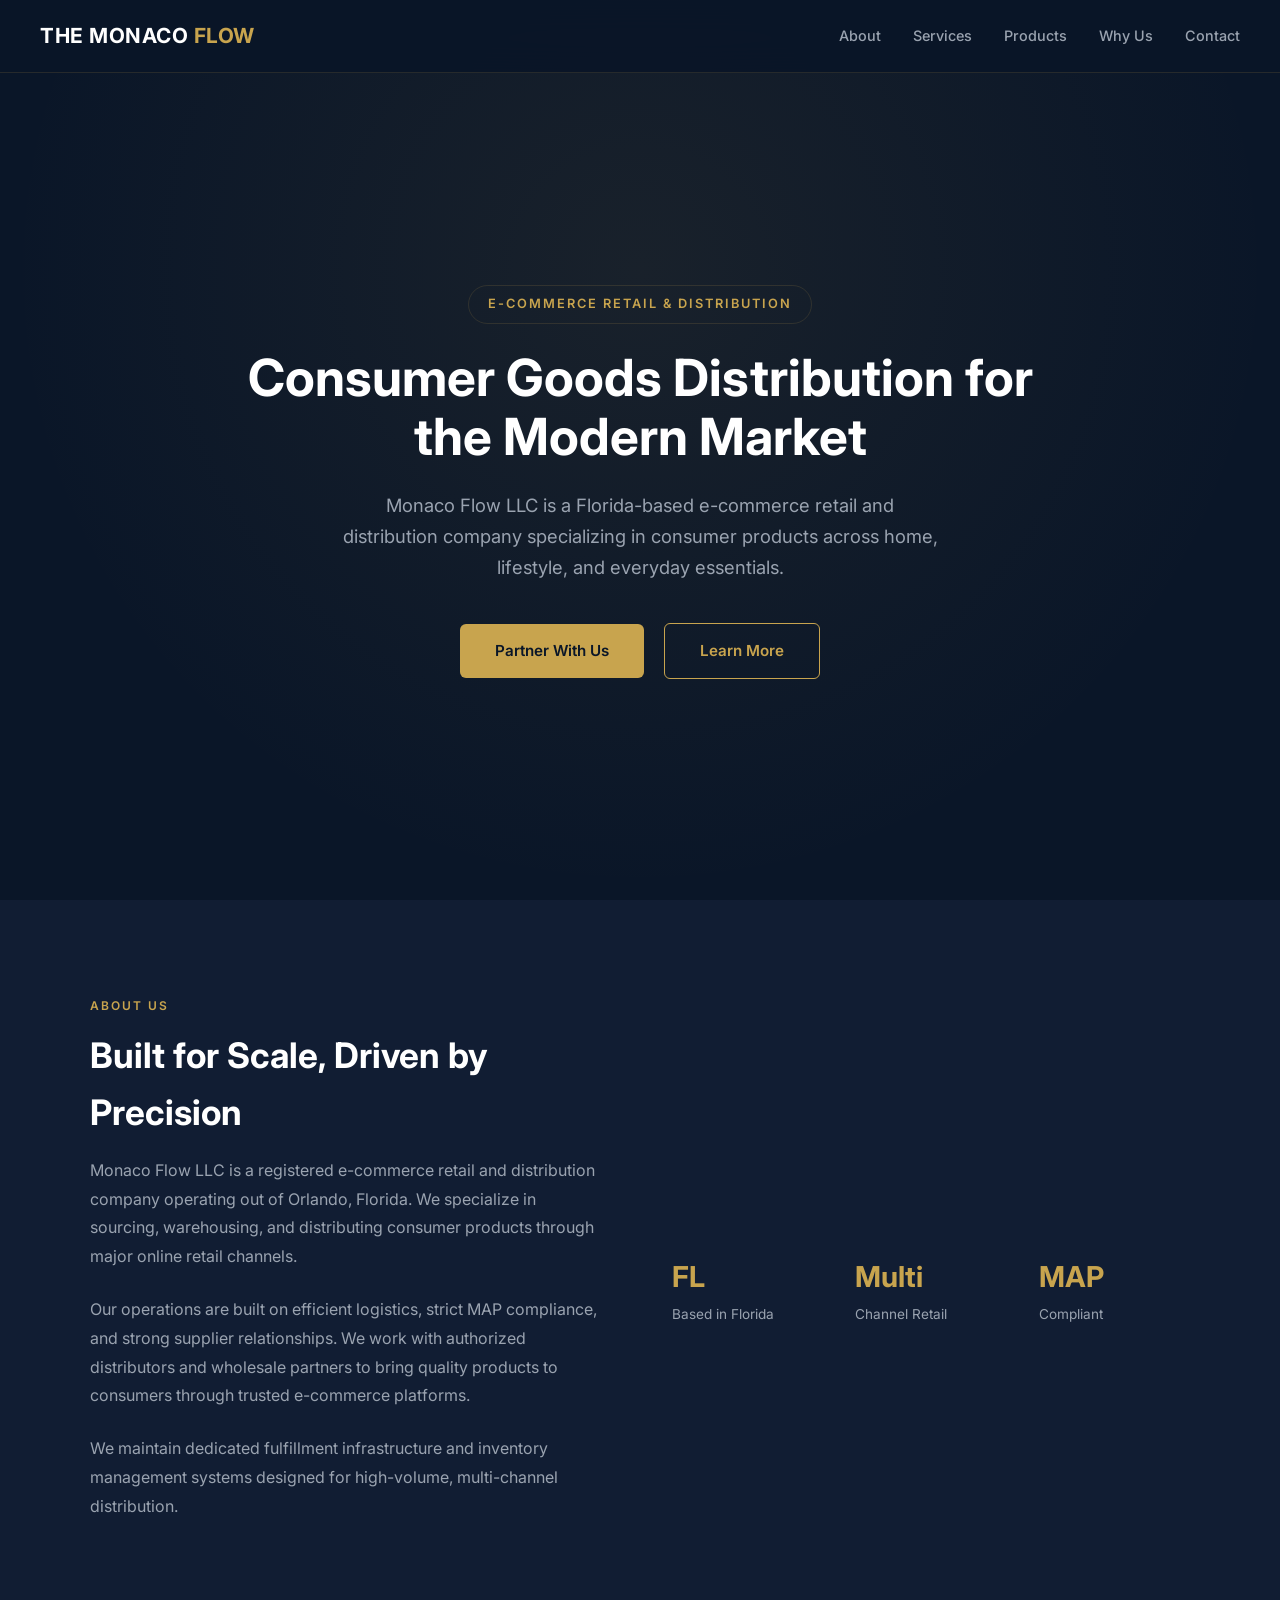
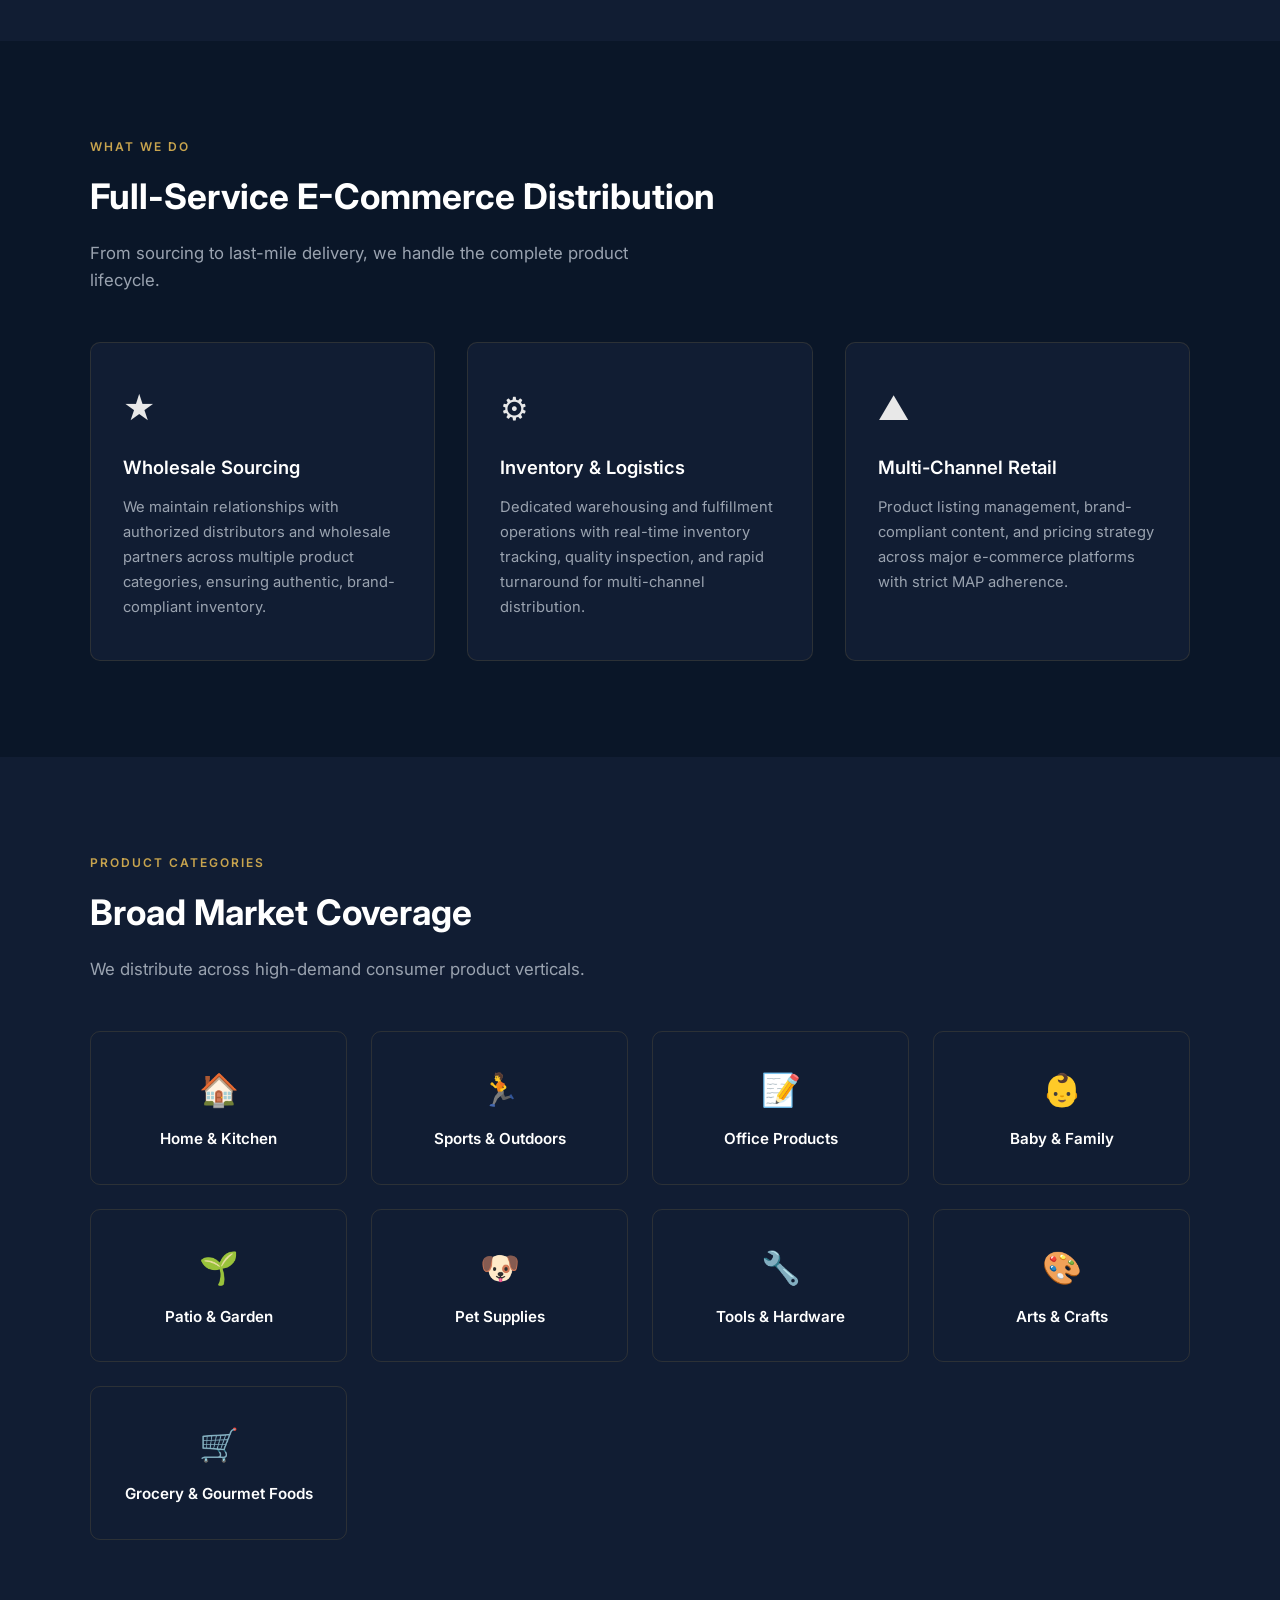
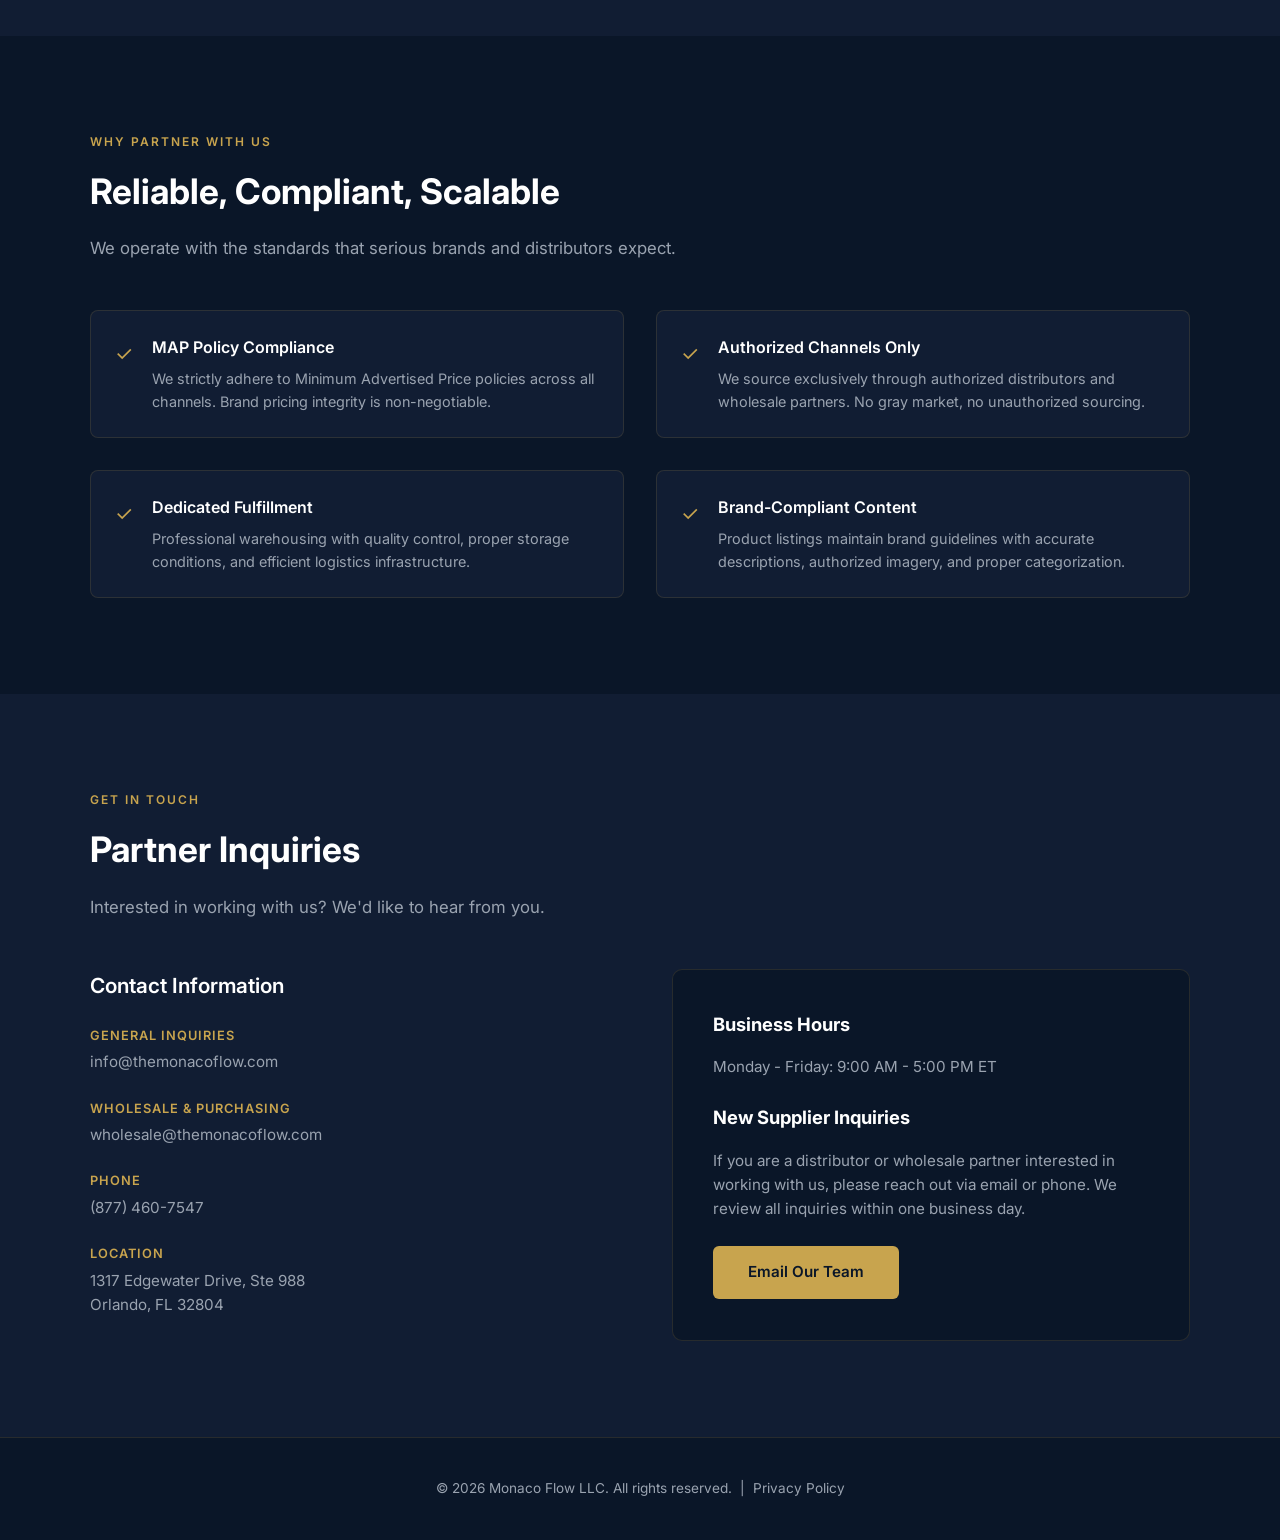
==== index.html @ a870e6dc "Remove entity block from contact section" ====
<!DOCTYPE html>
<html lang="en">
<head>
    <meta charset="UTF-8">
    <meta name="viewport" content="width=device-width, initial-scale=1.0">
    <title>The Monaco Flow | E-Commerce Retail & Distribution</title>
    <meta name="description" content="Monaco Flow LLC - Authorized e-commerce retail and distribution of consumer goods. Based in Florida.">
    <link rel="icon" type="image/svg+xml" href="favicon.svg">
    <meta property="og:title" content="The Monaco Flow | E-Commerce Retail & Distribution">
    <meta property="og:description" content="Monaco Flow LLC - Authorized e-commerce retail and distribution of consumer goods across home, lifestyle, and everyday essentials.">
    <meta property="og:type" content="website">
    <meta property="og:url" content="https://themonacoflow.com">
    <meta property="og:image" content="https://themonacoflow.com/hero.jpg">
    <link rel="preconnect" href="https://fonts.googleapis.com">
    <link rel="preconnect" href="https://fonts.gstatic.com" crossorigin>
    <link href="https://fonts.googleapis.com/css2?family=Inter:wght@300;400;500;600;700&display=swap" rel="stylesheet">
    <style>
        *, *::before, *::after { margin: 0; padding: 0; box-sizing: border-box; }

        :root {
            --navy: #0a1628;
            --dark-blue: #111d33;
            --accent: #c8a44e;
            --accent-light: #d4b86a;
            --text: #e8e8e8;
            --text-muted: #9aa3b0;
            --white: #ffffff;
            --border: rgba(200, 164, 78, 0.15);
        }

        body {
            font-family: 'Inter', -apple-system, BlinkMacSystemFont, sans-serif;
            background: var(--navy);
            color: var(--text);
            line-height: 1.6;
            -webkit-font-smoothing: antialiased;
        }

        /* Navigation */
        nav {
            position: fixed;
            top: 0;
            width: 100%;
            background: rgba(10, 22, 40, 0.95);
            backdrop-filter: blur(20px);
            border-bottom: 1px solid var(--border);
            z-index: 100;
            padding: 0 2rem;
        }

        .nav-inner {
            max-width: 1200px;
            margin: 0 auto;
            display: flex;
            justify-content: space-between;
            align-items: center;
            height: 72px;
        }

        .logo {
            font-size: 1.3rem;
            font-weight: 700;
            color: var(--white);
            text-decoration: none;
            letter-spacing: 0.5px;
        }

        .logo span {
            color: var(--accent);
        }

        .nav-links {
            display: flex;
            gap: 2rem;
            list-style: none;
        }

        .nav-links a {
            color: var(--text-muted);
            text-decoration: none;
            font-size: 0.9rem;
            font-weight: 500;
            transition: color 0.2s;
        }

        .nav-links a:hover {
            color: var(--accent);
        }

        .nav-toggle {
            display: none;
            background: none;
            border: none;
            color: var(--white);
            font-size: 1.5rem;
            cursor: pointer;
        }

        /* Hero */
        .hero {
            min-height: 100vh;
            display: flex;
            align-items: center;
            justify-content: center;
            text-align: center;
            padding: 8rem 2rem 4rem;
            background: linear-gradient(rgba(10, 22, 40, 0.7), rgba(10, 22, 40, 0.85)),
                        url('hero.jpg') center/cover no-repeat;
            position: relative;
        }

        .hero::before {
            content: '';
            position: absolute;
            top: 0;
            left: 0;
            right: 0;
            bottom: 0;
            background: radial-gradient(ellipse at 50% 30%, rgba(200, 164, 78, 0.08) 0%, transparent 70%);
        }

        .hero-content {
            position: relative;
            max-width: 800px;
        }

        .hero-tag {
            display: inline-block;
            font-size: 0.8rem;
            font-weight: 600;
            letter-spacing: 2px;
            text-transform: uppercase;
            color: var(--accent);
            margin-bottom: 1.5rem;
            border: 1px solid var(--border);
            padding: 0.5rem 1.2rem;
            border-radius: 50px;
        }

        .hero h1 {
            font-size: 3.2rem;
            font-weight: 700;
            line-height: 1.15;
            margin-bottom: 1.5rem;
            color: var(--white);
        }

        .hero p {
            font-size: 1.15rem;
            color: var(--text-muted);
            max-width: 600px;
            margin: 0 auto 2.5rem;
            line-height: 1.7;
        }

        .btn {
            display: inline-block;
            padding: 0.9rem 2.2rem;
            background: var(--accent);
            color: var(--navy);
            text-decoration: none;
            font-weight: 600;
            font-size: 0.95rem;
            border-radius: 6px;
            transition: all 0.2s;
        }

        .btn:hover {
            background: var(--accent-light);
            transform: translateY(-1px);
        }

        .btn-outline {
            background: transparent;
            color: var(--accent);
            border: 1px solid var(--accent);
            margin-left: 1rem;
        }

        .btn-outline:hover {
            background: rgba(200, 164, 78, 0.1);
        }

        /* Sections */
        section {
            padding: 6rem 2rem;
        }

        .section-inner {
            max-width: 1100px;
            margin: 0 auto;
        }

        .section-label {
            font-size: 0.75rem;
            font-weight: 600;
            letter-spacing: 2px;
            text-transform: uppercase;
            color: var(--accent);
            margin-bottom: 0.75rem;
        }

        .section-title {
            font-size: 2.2rem;
            font-weight: 700;
            color: var(--white);
            margin-bottom: 1rem;
        }

        .section-subtitle {
            font-size: 1.05rem;
            color: var(--text-muted);
            max-width: 600px;
            margin-bottom: 3rem;
        }

        /* About */
        .about {
            background: var(--dark-blue);
        }

        .about-grid {
            display: grid;
            grid-template-columns: 1fr 1fr;
            gap: 4rem;
            align-items: center;
        }

        .about-text p {
            color: var(--text-muted);
            margin-bottom: 1.5rem;
            line-height: 1.8;
        }

        .stats-row {
            display: grid;
            grid-template-columns: repeat(3, 1fr);
            gap: 2rem;
            margin-top: 2.5rem;
        }

        .stat h3 {
            font-size: 1.8rem;
            font-weight: 700;
            color: var(--accent);
        }

        .stat p {
            font-size: 0.85rem;
            color: var(--text-muted);
            margin-top: 0.25rem;
        }

        /* Services / What We Do */
        .services-grid {
            display: grid;
            grid-template-columns: repeat(3, 1fr);
            gap: 2rem;
        }

        .service-card {
            background: var(--dark-blue);
            border: 1px solid var(--border);
            border-radius: 10px;
            padding: 2.5rem 2rem;
            transition: border-color 0.3s;
        }

        .service-card:hover {
            border-color: var(--accent);
        }

        .service-icon {
            font-size: 2rem;
            margin-bottom: 1.2rem;
        }

        .service-card h3 {
            font-size: 1.15rem;
            font-weight: 600;
            color: var(--white);
            margin-bottom: 0.75rem;
        }

        .service-card p {
            font-size: 0.92rem;
            color: var(--text-muted);
            line-height: 1.7;
        }

        /* Categories */
        .categories {
            background: var(--dark-blue);
        }

        .cat-grid {
            display: grid;
            grid-template-columns: repeat(4, 1fr);
            gap: 1.5rem;
        }

        .cat-item {
            text-align: center;
            padding: 2rem 1.5rem;
            border: 1px solid var(--border);
            border-radius: 10px;
            transition: all 0.3s;
        }

        .cat-item:hover {
            border-color: var(--accent);
            background: rgba(200, 164, 78, 0.03);
        }

        .cat-item .icon {
            font-size: 2rem;
            margin-bottom: 0.75rem;
        }

        .cat-item h4 {
            font-size: 0.95rem;
            font-weight: 600;
            color: var(--white);
        }

        /* Why Us */
        .why-grid {
            display: grid;
            grid-template-columns: repeat(2, 1fr);
            gap: 2rem;
        }

        .why-item {
            display: flex;
            gap: 1.2rem;
            padding: 1.5rem;
            border-radius: 8px;
            background: var(--dark-blue);
            border: 1px solid var(--border);
        }

        .why-item .check {
            color: var(--accent);
            font-size: 1.3rem;
            flex-shrink: 0;
            margin-top: 2px;
        }

        .why-item h4 {
            font-size: 1rem;
            font-weight: 600;
            color: var(--white);
            margin-bottom: 0.4rem;
        }

        .why-item p {
            font-size: 0.9rem;
            color: var(--text-muted);
            line-height: 1.6;
        }

        /* Contact */
        .contact {
            background: var(--dark-blue);
        }

        .contact-grid {
            display: grid;
            grid-template-columns: 1fr 1fr;
            gap: 4rem;
        }

        .contact-info h3 {
            font-size: 1.3rem;
            font-weight: 600;
            color: var(--white);
            margin-bottom: 1.5rem;
        }

        .contact-item {
            display: flex;
            align-items: flex-start;
            gap: 1rem;
            margin-bottom: 1.5rem;
        }

        .contact-item .label {
            font-size: 0.8rem;
            font-weight: 600;
            text-transform: uppercase;
            letter-spacing: 1px;
            color: var(--accent);
            margin-bottom: 0.25rem;
        }

        .contact-item .value {
            color: var(--text-muted);
            font-size: 0.95rem;
        }

        .contact-item .value a {
            color: var(--text-muted);
            text-decoration: none;
        }

        .contact-item .value a:hover {
            color: var(--accent);
        }

        /* Footer */
        footer {
            padding: 2.5rem 2rem;
            border-top: 1px solid var(--border);
            text-align: center;
        }

        footer p {
            font-size: 0.85rem;
            color: var(--text-muted);
        }

        /* Responsive */
        @media (max-width: 768px) {
            .nav-links { display: none; }
            .nav-toggle { display: block; }
            .nav-links.active {
                display: flex;
                flex-direction: column;
                position: absolute;
                top: 72px;
                left: 0;
                right: 0;
                background: rgba(10, 22, 40, 0.98);
                padding: 2rem;
                gap: 1.2rem;
                border-bottom: 1px solid var(--border);
            }
            .hero h1 { font-size: 2.2rem; }
            .hero { padding: 6rem 1.5rem 3rem; }
            .about-grid { grid-template-columns: 1fr; gap: 2rem; }
            .services-grid { grid-template-columns: 1fr; }
            .cat-grid { grid-template-columns: repeat(2, 1fr); }
            .why-grid { grid-template-columns: 1fr; }
            .contact-grid { grid-template-columns: 1fr; gap: 2rem; }
            .stats-row { grid-template-columns: repeat(3, 1fr); gap: 1rem; }
            .stat h3 { font-size: 1.4rem; }
            .btn-outline { margin-left: 0; margin-top: 0.75rem; }
        }
    </style>
</head>
<body>

    <!-- Navigation -->
    <nav>
        <div class="nav-inner">
            <a href="#" class="logo">THE MONACO <span>FLOW</span></a>
            <button class="nav-toggle" onclick="document.querySelector('.nav-links').classList.toggle('active')">&#9776;</button>
            <ul class="nav-links">
                <li><a href="#about">About</a></li>
                <li><a href="#services">Services</a></li>
                <li><a href="#categories">Products</a></li>
                <li><a href="#why">Why Us</a></li>
                <li><a href="#contact">Contact</a></li>
            </ul>
        </div>
    </nav>

    <!-- Hero -->
    <section class="hero">
        <div class="hero-content">
            <div class="hero-tag">E-Commerce Retail & Distribution</div>
            <h1>Consumer Goods Distribution for the Modern Market</h1>
            <p>Monaco Flow LLC is a Florida-based e-commerce retail and distribution company specializing in consumer products across home, lifestyle, and everyday essentials.</p>
            <a href="#contact" class="btn">Partner With Us</a>
            <a href="#about" class="btn btn-outline">Learn More</a>
        </div>
    </section>

    <!-- About -->
    <section class="about" id="about">
        <div class="section-inner">
            <div class="about-grid">
                <div class="about-text">
                    <div class="section-label">About Us</div>
                    <h2 class="section-title">Built for Scale, Driven by Precision</h2>
                    <p>Monaco Flow LLC is a registered e-commerce retail and distribution company operating out of Orlando, Florida. We specialize in sourcing, warehousing, and distributing consumer products through major online retail channels.</p>
                    <p>Our operations are built on efficient logistics, strict MAP compliance, and strong supplier relationships. We work with authorized distributors and wholesale partners to bring quality products to consumers through trusted e-commerce platforms.</p>
                    <p>We maintain dedicated fulfillment infrastructure and inventory management systems designed for high-volume, multi-channel distribution.</p>
                </div>
                <div>
                    <div class="stats-row">
                        <div class="stat">
                            <h3>FL</h3>
                            <p>Based in Florida</p>
                        </div>
                        <div class="stat">
                            <h3>Multi</h3>
                            <p>Channel Retail</p>
                        </div>
                        <div class="stat">
                            <h3>MAP</h3>
                            <p>Compliant</p>
                        </div>
                    </div>
                </div>
            </div>
        </div>
    </section>

    <!-- Services -->
    <section id="services">
        <div class="section-inner">
            <div class="section-label">What We Do</div>
            <h2 class="section-title">Full-Service E-Commerce Distribution</h2>
            <p class="section-subtitle">From sourcing to last-mile delivery, we handle the complete product lifecycle.</p>
            <div class="services-grid">
                <div class="service-card">
                    <div class="service-icon">&#9733;</div>
                    <h3>Wholesale Sourcing</h3>
                    <p>We maintain relationships with authorized distributors and wholesale partners across multiple product categories, ensuring authentic, brand-compliant inventory.</p>
                </div>
                <div class="service-card">
                    <div class="service-icon">&#9881;</div>
                    <h3>Inventory & Logistics</h3>
                    <p>Dedicated warehousing and fulfillment operations with real-time inventory tracking, quality inspection, and rapid turnaround for multi-channel distribution.</p>
                </div>
                <div class="service-card">
                    <div class="service-icon">&#9650;</div>
                    <h3>Multi-Channel Retail</h3>
                    <p>Product listing management, brand-compliant content, and pricing strategy across major e-commerce platforms with strict MAP adherence.</p>
                </div>
            </div>
        </div>
    </section>

    <!-- Categories -->
    <section class="categories" id="categories">
        <div class="section-inner">
            <div class="section-label">Product Categories</div>
            <h2 class="section-title">Broad Market Coverage</h2>
            <p class="section-subtitle">We distribute across high-demand consumer product verticals.</p>
            <div class="cat-grid">
                <div class="cat-item">
                    <div class="icon">&#127968;</div>
                    <h4>Home & Kitchen</h4>
                </div>
                <div class="cat-item">
                    <div class="icon">&#127939;</div>
                    <h4>Sports & Outdoors</h4>
                </div>
                <div class="cat-item">
                    <div class="icon">&#128221;</div>
                    <h4>Office Products</h4>
                </div>
                <div class="cat-item">
                    <div class="icon">&#128118;</div>
                    <h4>Baby & Family</h4>
                </div>
                <div class="cat-item">
                    <div class="icon">&#127793;</div>
                    <h4>Patio & Garden</h4>
                </div>
                <div class="cat-item">
                    <div class="icon">&#128054;</div>
                    <h4>Pet Supplies</h4>
                </div>
                <div class="cat-item">
                    <div class="icon">&#128295;</div>
                    <h4>Tools & Hardware</h4>
                </div>
                <div class="cat-item">
                    <div class="icon">&#127912;</div>
                    <h4>Arts & Crafts</h4>
                </div>
                <div class="cat-item">
                    <div class="icon">&#128722;</div>
                    <h4>Grocery & Gourmet Foods</h4>
                </div>
            </div>
        </div>
    </section>

    <!-- Why Us -->
    <section id="why">
        <div class="section-inner">
            <div class="section-label">Why Partner With Us</div>
            <h2 class="section-title">Reliable, Compliant, Scalable</h2>
            <p class="section-subtitle">We operate with the standards that serious brands and distributors expect.</p>
            <div class="why-grid">
                <div class="why-item">
                    <div class="check">&#10003;</div>
                    <div>
                        <h4>MAP Policy Compliance</h4>
                        <p>We strictly adhere to Minimum Advertised Price policies across all channels. Brand pricing integrity is non-negotiable.</p>
                    </div>
                </div>
                <div class="why-item">
                    <div class="check">&#10003;</div>
                    <div>
                        <h4>Authorized Channels Only</h4>
                        <p>We source exclusively through authorized distributors and wholesale partners. No gray market, no unauthorized sourcing.</p>
                    </div>
                </div>
                <div class="why-item">
                    <div class="check">&#10003;</div>
                    <div>
                        <h4>Dedicated Fulfillment</h4>
                        <p>Professional warehousing with quality control, proper storage conditions, and efficient logistics infrastructure.</p>
                    </div>
                </div>
                <div class="why-item">
                    <div class="check">&#10003;</div>
                    <div>
                        <h4>Brand-Compliant Content</h4>
                        <p>Product listings maintain brand guidelines with accurate descriptions, authorized imagery, and proper categorization.</p>
                    </div>
                </div>
            </div>
        </div>
    </section>

    <!-- Contact -->
    <section class="contact" id="contact">
        <div class="section-inner">
            <div class="section-label">Get In Touch</div>
            <h2 class="section-title">Partner Inquiries</h2>
            <p class="section-subtitle">Interested in working with us? We'd like to hear from you.</p>
            <div class="contact-grid">
                <div class="contact-info">
                    <h3>Contact Information</h3>
                    <div class="contact-item">
                        <div>
                            <div class="label">General Inquiries</div>
                            <div class="value"><a href="mailto:info@themonacoflow.com">info@themonacoflow.com</a></div>
                        </div>
                    </div>
                    <div class="contact-item">
                        <div>
                            <div class="label">Wholesale & Purchasing</div>
                            <div class="value"><a href="mailto:wholesale@themonacoflow.com">wholesale@themonacoflow.com</a></div>
                        </div>
                    </div>
                    <div class="contact-item">
                        <div>
                            <div class="label">Phone</div>
                            <div class="value"><a href="tel:+18774607547">(877) 460-7547</a></div>
                        </div>
                    </div>
                    <div class="contact-item">
                        <div>
                            <div class="label">Location</div>
                            <div class="value">1317 Edgewater Drive, Ste 988<br>Orlando, FL 32804</div>
                        </div>
                    </div>
                </div>
                <div style="border: 1px solid var(--border); border-radius: 10px; padding: 2.5rem; background: var(--navy);">
                    <h3 style="color: var(--white); font-size: 1.15rem; margin-bottom: 1rem;">Business Hours</h3>
                    <p style="color: var(--text-muted); font-size: 0.95rem; margin-bottom: 1.5rem;">Monday - Friday: 9:00 AM - 5:00 PM ET</p>
                    <h3 style="color: var(--white); font-size: 1.15rem; margin-bottom: 1rem;">New Supplier Inquiries</h3>
                    <p style="color: var(--text-muted); font-size: 0.95rem; margin-bottom: 1.5rem;">If you are a distributor or wholesale partner interested in working with us, please reach out via email or phone. We review all inquiries within one business day.</p>
                    <a href="mailto:wholesale@themonacoflow.com" class="btn">Email Our Team</a>
                </div>
            </div>
        </div>
    </section>

    <!-- Footer -->
    <footer>
        <p>&copy; 2026 Monaco Flow LLC. All rights reserved. &nbsp;|&nbsp; <a href="privacy.html" style="color: var(--text-muted); text-decoration: none;">Privacy Policy</a></p>
    </footer>

</body>
</html>
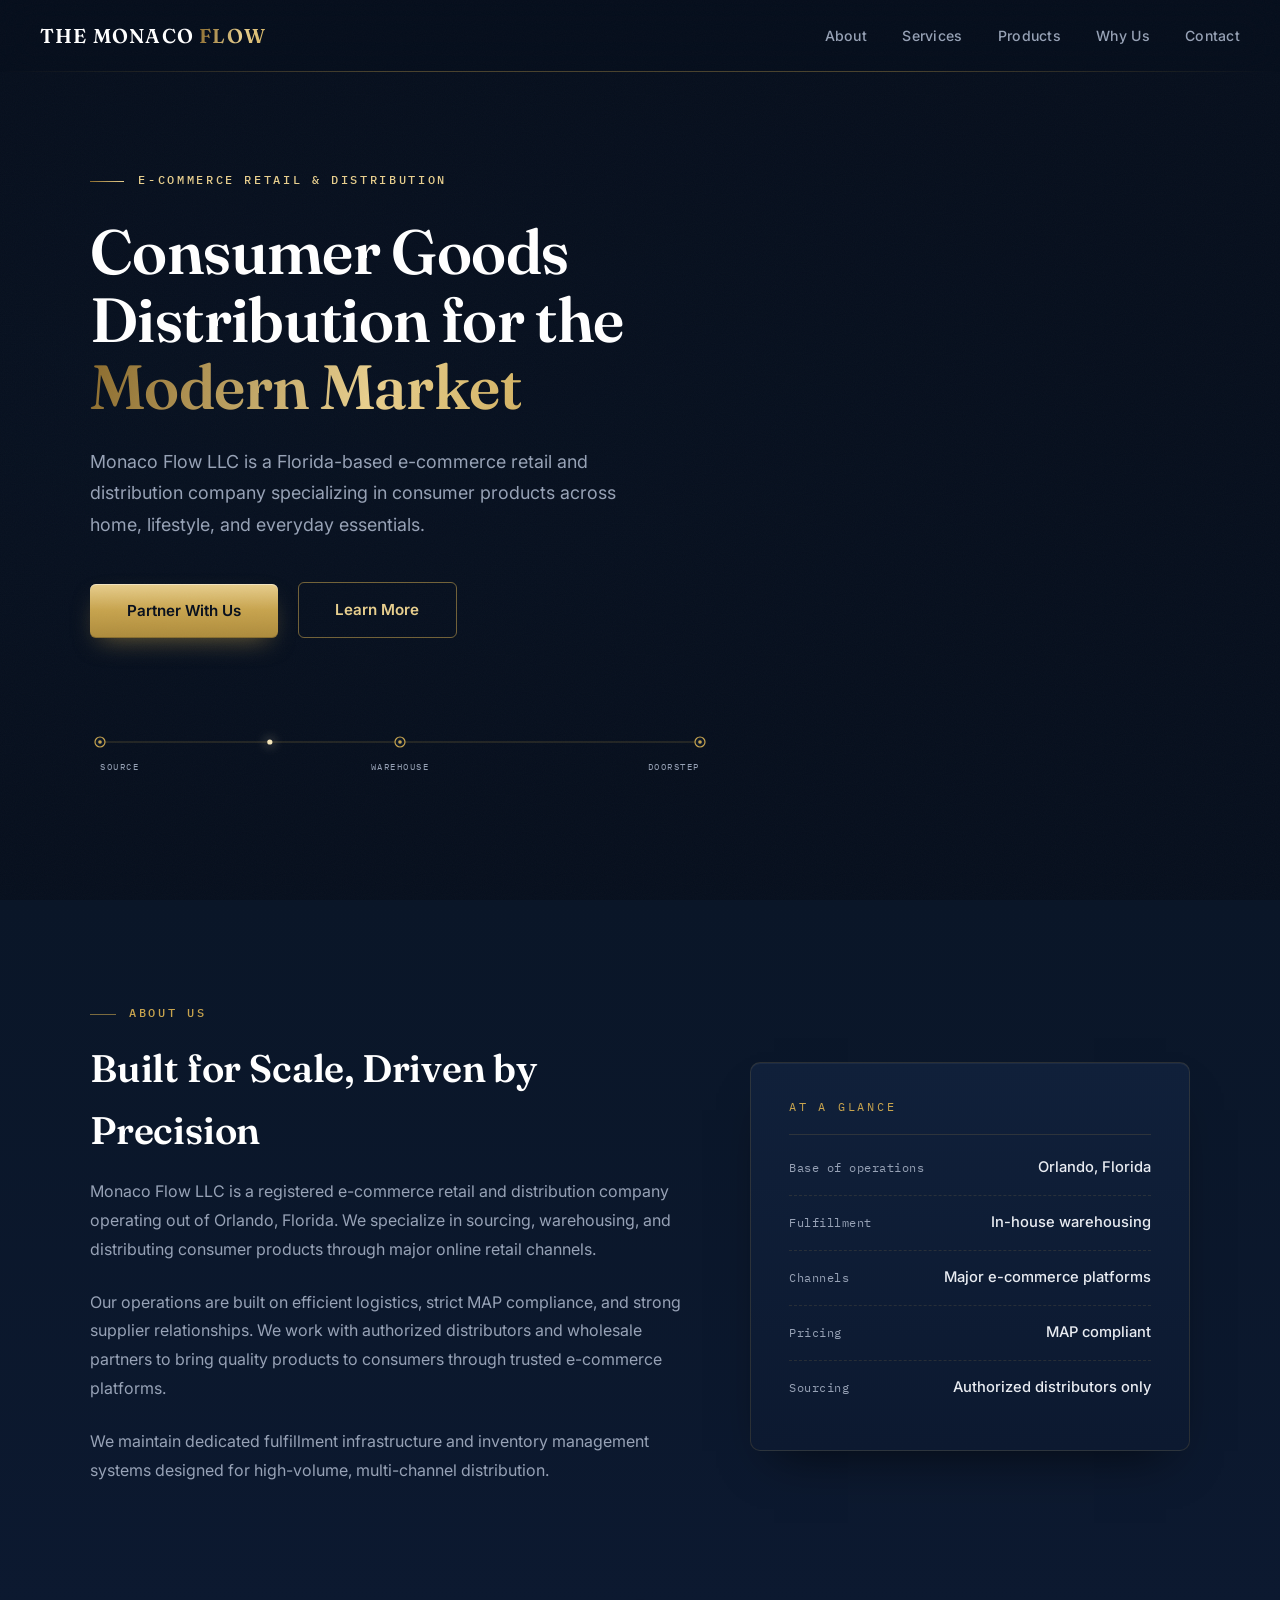
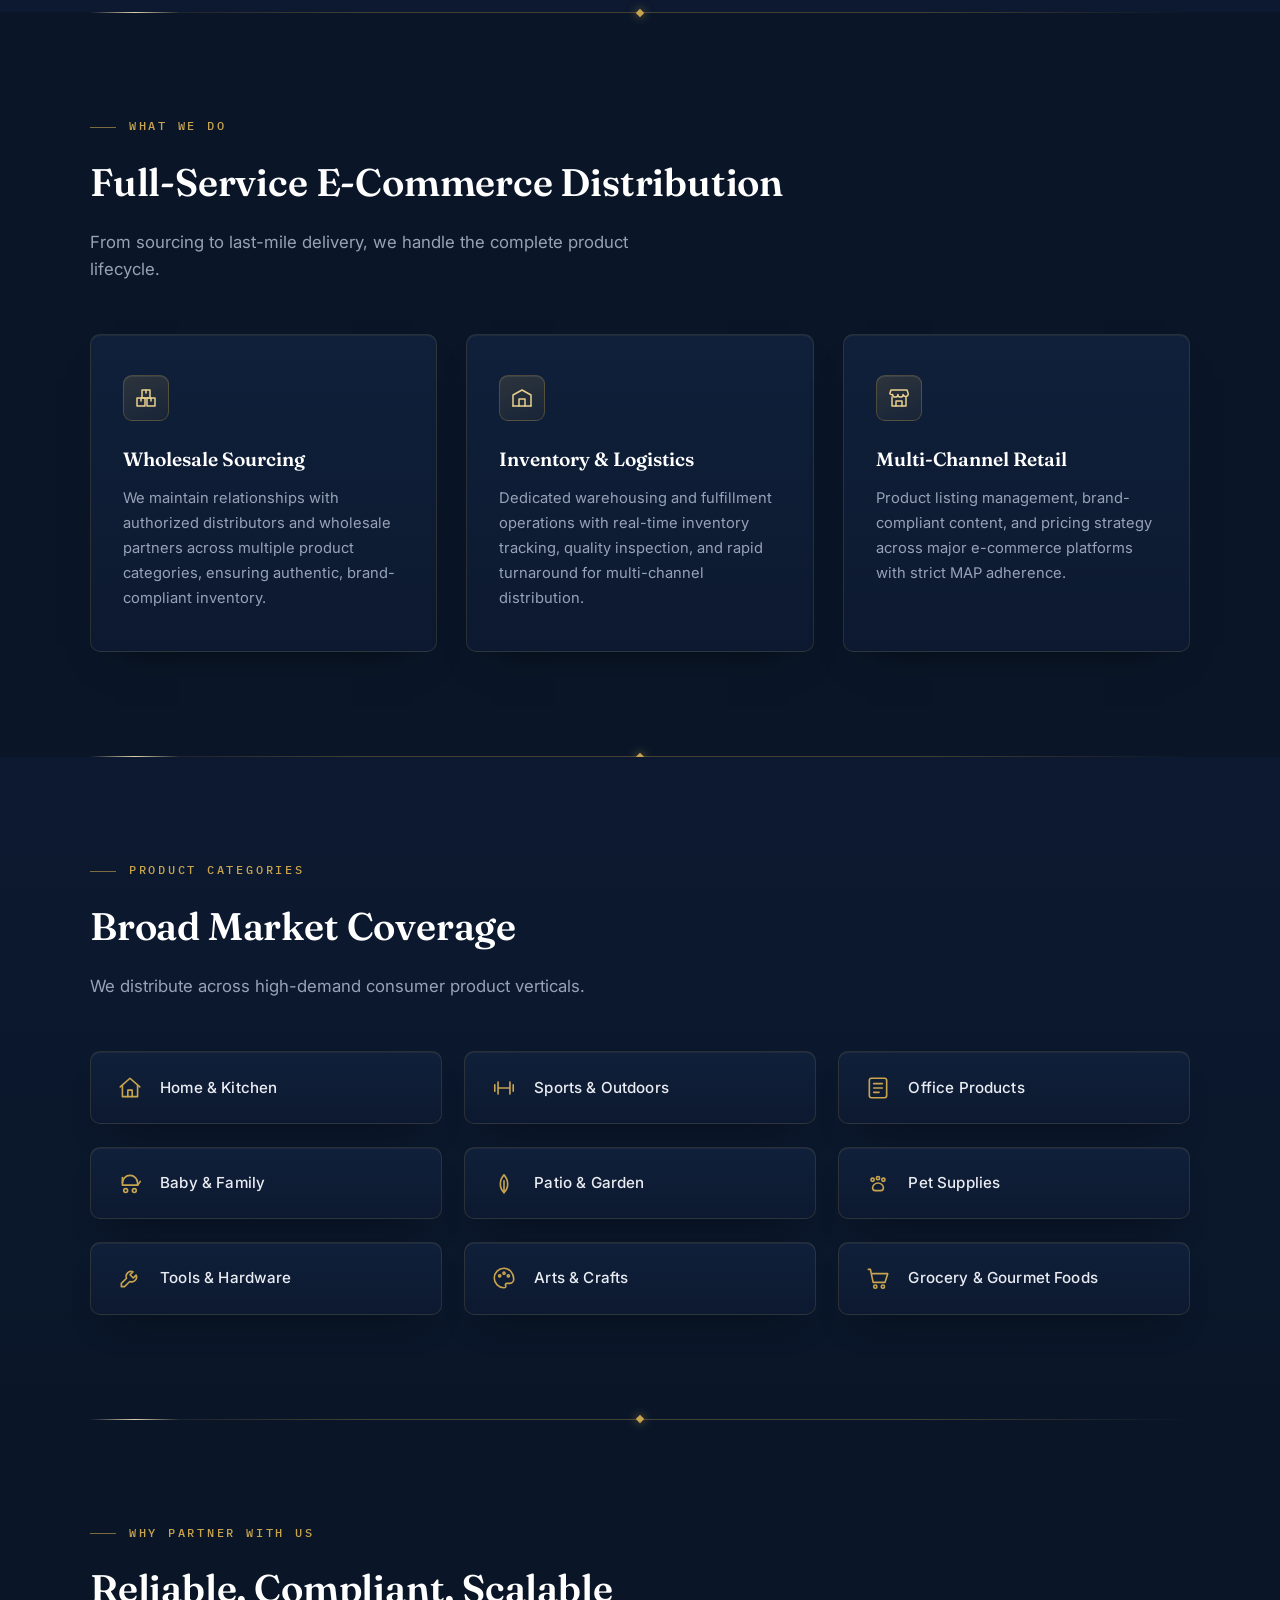
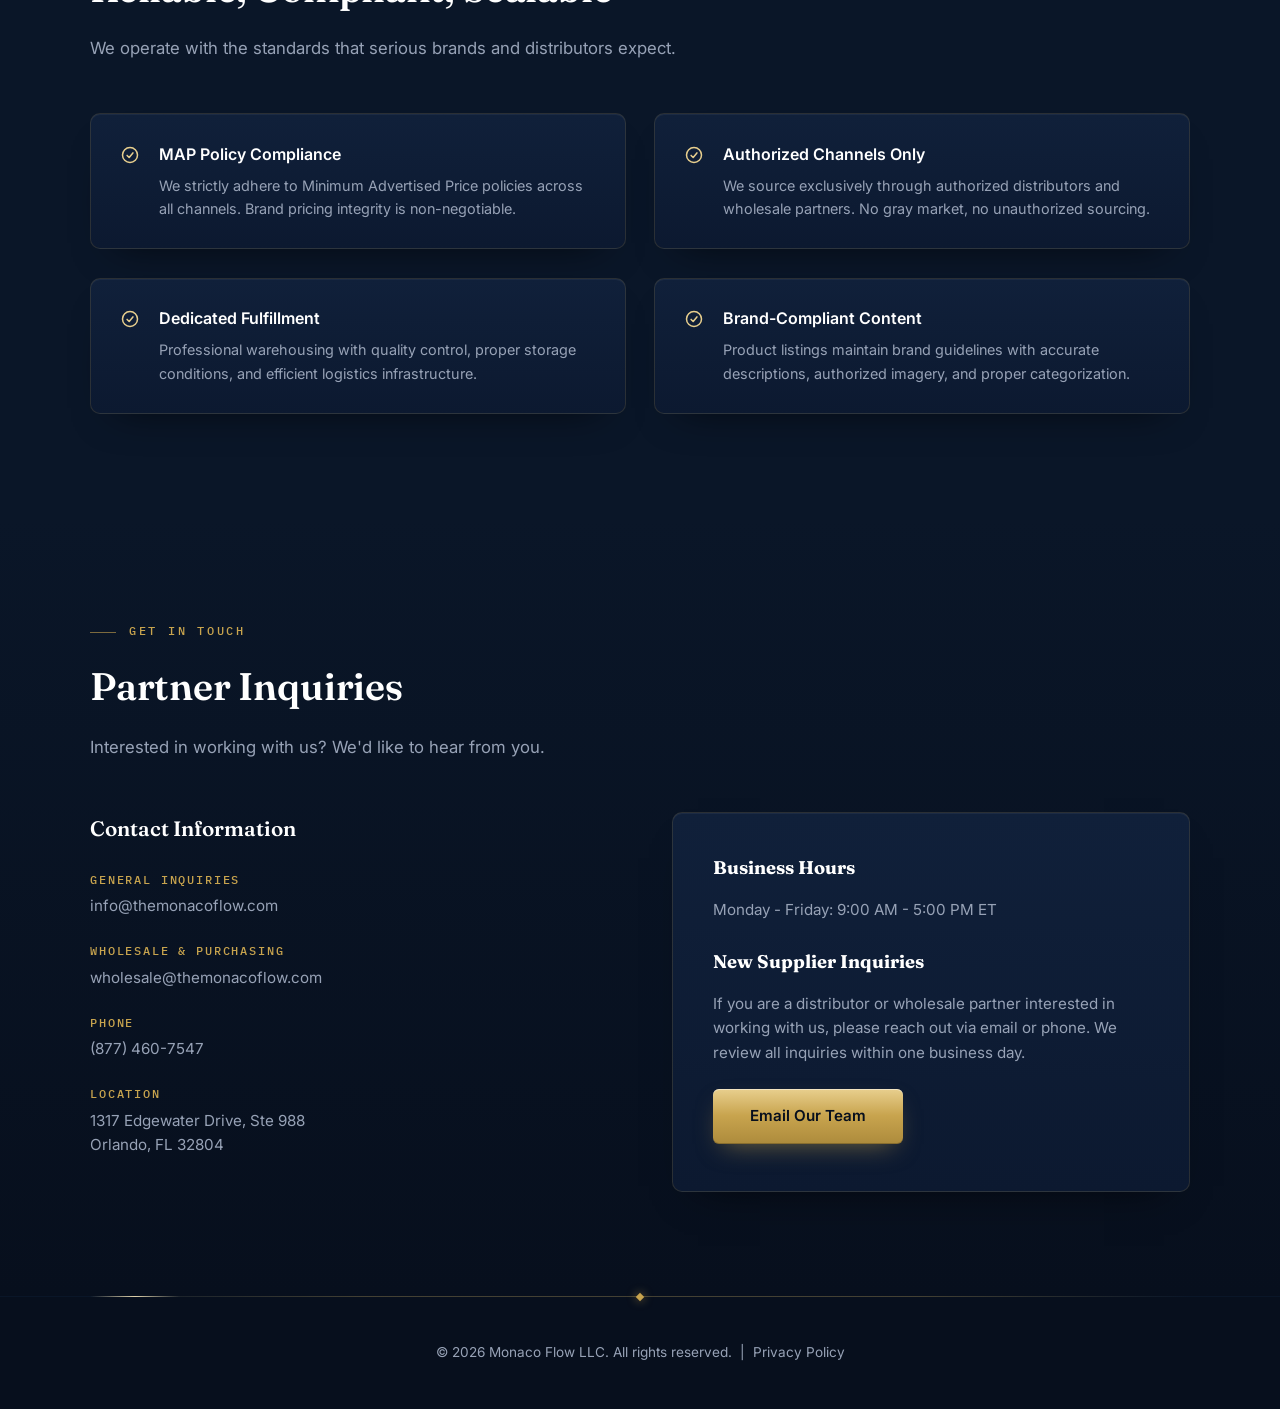
==== commit efbce7c1: "Design pass: metallic gold, Fraunces display, route-line signature, depth and motion" ====
--- a/index.html
+++ b/index.html
@@ -13,27 +13,64 @@
     <meta property="og:image" content="https://themonacoflow.com/hero.jpg">
     <link rel="preconnect" href="https://fonts.googleapis.com">
     <link rel="preconnect" href="https://fonts.gstatic.com" crossorigin>
-    <link href="https://fonts.googleapis.com/css2?family=Inter:wght@300;400;500;600;700&display=swap" rel="stylesheet">
+    <link href="https://fonts.googleapis.com/css2?family=Fraunces:opsz,wght@9..144,500;9..144,600&family=Inter:wght@400;500;600&family=IBM+Plex+Mono:wght@400;500&display=swap" rel="stylesheet">
     <style>
         *, *::before, *::after { margin: 0; padding: 0; box-sizing: border-box; }
 
         :root {
+            --ink: #070f1d;
             --navy: #0a1628;
-            --dark-blue: #111d33;
-            --accent: #c8a44e;
-            --accent-light: #d4b86a;
-            --text: #e8e8e8;
-            --text-muted: #9aa3b0;
+            --navy-2: #10203a;
+            --navy-3: #0c1930;
+            --gold-deep: #8a6a2c;
+            --gold: #c8a44e;
+            --gold-bright: #e8cf8e;
+            --gold-glint: #f6e7bb;
+            --text: #e9ecf2;
+            --text-muted: #97a2b6;
             --white: #ffffff;
-            --border: rgba(200, 164, 78, 0.15);
-        }
+            --border: rgba(200, 164, 78, 0.16);
+            --font-display: 'Fraunces', Georgia, serif;
+            --font-body: 'Inter', -apple-system, BlinkMacSystemFont, sans-serif;
+            --font-mono: 'IBM Plex Mono', ui-monospace, SFMono-Regular, monospace;
+        }
+
+        html { scroll-behavior: smooth; }
 
         body {
-            font-family: 'Inter', -apple-system, BlinkMacSystemFont, sans-serif;
+            font-family: var(--font-body);
             background: var(--navy);
             color: var(--text);
             line-height: 1.6;
             -webkit-font-smoothing: antialiased;
+        }
+
+        /* Film grain — kills the flat digital feel */
+        body::after {
+            content: '';
+            position: fixed;
+            inset: 0;
+            background-image: url("data:image/svg+xml,%3Csvg xmlns='http://www.w3.org/2000/svg' width='140' height='140'%3E%3Cfilter id='n'%3E%3CfeTurbulence type='fractalNoise' baseFrequency='0.9' numOctaves='2'/%3E%3C/filter%3E%3Crect width='140' height='140' filter='url(%23n)' opacity='0.5'/%3E%3C/svg%3E");
+            opacity: 0.05;
+            pointer-events: none;
+            z-index: 9999;
+        }
+
+        ::selection { background: rgba(200, 164, 78, 0.35); color: var(--white); }
+
+        /* Gilded text — gold as light, not paint */
+        .gilt {
+            background: linear-gradient(105deg, var(--gold-deep) 0%, var(--gold-bright) 30%, var(--gold) 55%, var(--gold-glint) 80%, var(--gold) 100%);
+            background-size: 220% 100%;
+            -webkit-background-clip: text;
+            background-clip: text;
+            color: transparent;
+            animation: gilt-drift 7s ease-in-out infinite alternate;
+        }
+
+        @keyframes gilt-drift {
+            from { background-position: 0% 50%; }
+            to   { background-position: 100% 50%; }
         }
 
         /* Navigation */
@@ -41,11 +78,19 @@
             position: fixed;
             top: 0;
             width: 100%;
-            background: rgba(10, 22, 40, 0.95);
+            background: rgba(7, 15, 29, 0.85);
             backdrop-filter: blur(20px);
-            border-bottom: 1px solid var(--border);
+            -webkit-backdrop-filter: blur(20px);
             z-index: 100;
             padding: 0 2rem;
+        }
+
+        nav::after {
+            content: '';
+            position: absolute;
+            left: 0; right: 0; bottom: 0;
+            height: 1px;
+            background: linear-gradient(90deg, transparent, rgba(200,164,78,0.35) 30%, rgba(200,164,78,0.35) 70%, transparent);
         }
 
         .nav-inner {
@@ -58,34 +103,30 @@
         }
 
         .logo {
-            font-size: 1.3rem;
-            font-weight: 700;
+            font-family: var(--font-display);
+            font-size: 1.25rem;
+            font-weight: 600;
             color: var(--white);
             text-decoration: none;
-            letter-spacing: 0.5px;
-        }
-
-        .logo span {
-            color: var(--accent);
+            letter-spacing: 0.06em;
         }
 
         .nav-links {
             display: flex;
-            gap: 2rem;
+            gap: 2.2rem;
             list-style: none;
         }
 
         .nav-links a {
             color: var(--text-muted);
             text-decoration: none;
-            font-size: 0.9rem;
+            font-size: 0.88rem;
             font-weight: 500;
+            letter-spacing: 0.02em;
             transition: color 0.2s;
         }
 
-        .nav-links a:hover {
-            color: var(--accent);
-        }
+        .nav-links a:hover, .nav-links a:focus-visible { color: var(--gold-bright); }
 
         .nav-toggle {
             display: none;
@@ -101,127 +142,247 @@
             min-height: 100vh;
             display: flex;
             align-items: center;
-            justify-content: center;
-            text-align: center;
-            padding: 8rem 2rem 4rem;
-            background: linear-gradient(rgba(10, 22, 40, 0.7), rgba(10, 22, 40, 0.85)),
-                        url('hero.jpg') center/cover no-repeat;
+            padding: 8rem 2rem 5rem;
             position: relative;
+            overflow: hidden;
+            isolation: isolate;
         }
 
         .hero::before {
+            content: '';
+            position: absolute;
+            inset: 0;
+            background: url('hero.jpg') center/cover no-repeat;
+            filter: saturate(0.45) contrast(1.05) brightness(0.9);
+            z-index: -2;
+        }
+
+        .hero::after {
+            content: '';
+            position: absolute;
+            inset: 0;
+            background:
+                radial-gradient(ellipse 90% 70% at 20% 40%, rgba(7, 15, 29, 0.55) 0%, rgba(7, 15, 29, 0.92) 75%),
+                linear-gradient(180deg, rgba(7, 15, 29, 0.72) 0%, rgba(10, 22, 40, 0.88) 60%, var(--navy) 100%);
+            z-index: -1;
+        }
+
+        .hero-inner {
+            max-width: 1100px;
+            margin: 0 auto;
+            width: 100%;
+        }
+
+        .hero-content { max-width: 680px; }
+
+        .hero-tag {
+            font-family: var(--font-mono);
+            display: inline-block;
+            font-size: 0.75rem;
+            font-weight: 500;
+            letter-spacing: 0.22em;
+            text-transform: uppercase;
+            color: var(--gold-bright);
+            margin-bottom: 1.8rem;
+        }
+
+        .hero-tag::before {
+            content: '';
+            display: inline-block;
+            width: 34px;
+            height: 1px;
+            background: linear-gradient(90deg, var(--gold-deep), var(--gold-bright));
+            vertical-align: middle;
+            margin-right: 0.9rem;
+        }
+
+        .hero h1 {
+            font-family: var(--font-display);
+            font-size: clamp(2.5rem, 5.4vw, 3.9rem);
+            font-weight: 600;
+            line-height: 1.08;
+            letter-spacing: -0.01em;
+            margin-bottom: 1.6rem;
+            color: var(--white);
+        }
+
+        .hero p {
+            font-size: 1.12rem;
+            color: var(--text-muted);
+            max-width: 560px;
+            margin-bottom: 2.6rem;
+            line-height: 1.75;
+        }
+
+        /* Buttons — gold as material */
+        .btn {
+            position: relative;
+            display: inline-block;
+            padding: 0.95rem 2.3rem;
+            background: linear-gradient(180deg, var(--gold-bright) 0%, var(--gold) 48%, #ad8b3c 100%);
+            color: var(--ink);
+            text-decoration: none;
+            font-weight: 600;
+            font-size: 0.95rem;
+            border-radius: 6px;
+            overflow: hidden;
+            box-shadow:
+                inset 0 1px 0 rgba(255, 255, 255, 0.45),
+                inset 0 -1px 0 rgba(0, 0, 0, 0.22),
+                0 10px 26px -10px rgba(200, 164, 78, 0.55);
+            transition: transform 0.2s, box-shadow 0.2s;
+        }
+
+        .btn::after {
+            content: '';
+            position: absolute;
+            top: 0; bottom: 0;
+            left: -70%;
+            width: 45%;
+            background: linear-gradient(100deg, transparent, rgba(255, 255, 255, 0.5), transparent);
+            transform: skewX(-18deg);
+            transition: left 0.55s ease;
+        }
+
+        .btn:hover, .btn:focus-visible {
+            transform: translateY(-2px);
+            box-shadow:
+                inset 0 1px 0 rgba(255, 255, 255, 0.45),
+                inset 0 -1px 0 rgba(0, 0, 0, 0.22),
+                0 16px 34px -12px rgba(200, 164, 78, 0.7);
+        }
+
+        .btn:hover::after { left: 125%; }
+
+        .btn-outline {
+            background: transparent;
+            color: var(--gold-bright);
+            border: 1px solid rgba(200, 164, 78, 0.55);
+            box-shadow: none;
+            margin-left: 1rem;
+        }
+
+        .btn-outline::after { display: none; }
+
+        .btn-outline:hover, .btn-outline:focus-visible {
+            background: rgba(200, 164, 78, 0.09);
+            border-color: var(--gold-bright);
+            box-shadow: 0 0 24px -8px rgba(200, 164, 78, 0.45);
+        }
+
+        /* Signature: the route line */
+        .route {
+            margin-top: 4.5rem;
+            max-width: 620px;
+        }
+
+        .route svg { width: 100%; height: auto; display: block; overflow: visible; }
+
+        .route .track { stroke: rgba(200, 164, 78, 0.28); stroke-width: 1; }
+        .route .node { fill: var(--navy); stroke: var(--gold); stroke-width: 1.2; }
+        .route .node-core { fill: var(--gold); }
+
+        .route .pulse {
+            fill: var(--gold-glint);
+            filter: drop-shadow(0 0 6px rgba(246, 231, 187, 0.9));
+        }
+
+        .route text {
+            font-family: var(--font-mono);
+            font-size: 8.5px;
+            letter-spacing: 0.18em;
+            fill: var(--text-muted);
+        }
+
+        /* Sections */
+        section { padding: 6.5rem 2rem; position: relative; }
+
+        .section-inner { max-width: 1100px; margin: 0 auto; }
+
+        .section-label {
+            font-family: var(--font-mono);
+            font-size: 0.72rem;
+            font-weight: 500;
+            letter-spacing: 0.24em;
+            text-transform: uppercase;
+            color: var(--gold);
+            margin-bottom: 1rem;
+        }
+
+        .section-label::before {
+            content: '';
+            display: inline-block;
+            width: 26px;
+            height: 1px;
+            background: var(--gold);
+            opacity: 0.6;
+            vertical-align: middle;
+            margin-right: 0.8rem;
+        }
+
+        .section-title {
+            font-family: var(--font-display);
+            font-size: clamp(1.8rem, 3.2vw, 2.4rem);
+            font-weight: 600;
+            letter-spacing: -0.005em;
+            color: var(--white);
+            margin-bottom: 1rem;
+        }
+
+        .section-subtitle {
+            font-size: 1.05rem;
+            color: var(--text-muted);
+            max-width: 600px;
+            margin-bottom: 3.2rem;
+        }
+
+        /* Flow divider between sections */
+        .flowline {
+            position: relative;
+            height: 1px;
+            max-width: 1100px;
+            margin: 0 auto;
+            background: linear-gradient(90deg, transparent, rgba(200, 164, 78, 0.3) 25%, rgba(200, 164, 78, 0.3) 75%, transparent);
+            overflow: visible;
+        }
+
+        .flowline::before {
+            content: '';
+            position: absolute;
+            top: -2.5px;
+            left: 50%;
+            width: 6px;
+            height: 6px;
+            transform: translateX(-50%) rotate(45deg);
+            background: var(--gold);
+            box-shadow: 0 0 10px rgba(200, 164, 78, 0.7);
+        }
+
+        .flowline::after {
             content: '';
             position: absolute;
             top: 0;
             left: 0;
-            right: 0;
-            bottom: 0;
-            background: radial-gradient(ellipse at 50% 30%, rgba(200, 164, 78, 0.08) 0%, transparent 70%);
-        }
-
-        .hero-content {
-            position: relative;
-            max-width: 800px;
-        }
-
-        .hero-tag {
-            display: inline-block;
-            font-size: 0.8rem;
-            font-weight: 600;
-            letter-spacing: 2px;
-            text-transform: uppercase;
-            color: var(--accent);
-            margin-bottom: 1.5rem;
-            border: 1px solid var(--border);
-            padding: 0.5rem 1.2rem;
-            border-radius: 50px;
-        }
-
-        .hero h1 {
-            font-size: 3.2rem;
-            font-weight: 700;
-            line-height: 1.15;
-            margin-bottom: 1.5rem;
-            color: var(--white);
-        }
-
-        .hero p {
-            font-size: 1.15rem;
-            color: var(--text-muted);
-            max-width: 600px;
-            margin: 0 auto 2.5rem;
-            line-height: 1.7;
-        }
-
-        .btn {
-            display: inline-block;
-            padding: 0.9rem 2.2rem;
-            background: var(--accent);
-            color: var(--navy);
-            text-decoration: none;
-            font-weight: 600;
-            font-size: 0.95rem;
-            border-radius: 6px;
-            transition: all 0.2s;
-        }
-
-        .btn:hover {
-            background: var(--accent-light);
-            transform: translateY(-1px);
-        }
-
-        .btn-outline {
-            background: transparent;
-            color: var(--accent);
-            border: 1px solid var(--accent);
-            margin-left: 1rem;
-        }
-
-        .btn-outline:hover {
-            background: rgba(200, 164, 78, 0.1);
-        }
-
-        /* Sections */
-        section {
-            padding: 6rem 2rem;
-        }
-
-        .section-inner {
-            max-width: 1100px;
-            margin: 0 auto;
-        }
-
-        .section-label {
-            font-size: 0.75rem;
-            font-weight: 600;
-            letter-spacing: 2px;
-            text-transform: uppercase;
-            color: var(--accent);
-            margin-bottom: 0.75rem;
-        }
-
-        .section-title {
-            font-size: 2.2rem;
-            font-weight: 700;
-            color: var(--white);
-            margin-bottom: 1rem;
-        }
-
-        .section-subtitle {
-            font-size: 1.05rem;
-            color: var(--text-muted);
-            max-width: 600px;
-            margin-bottom: 3rem;
+            height: 1px;
+            width: 90px;
+            background: linear-gradient(90deg, transparent, var(--gold-glint), transparent);
+            animation: glint-travel 6s linear infinite;
+            opacity: 0.9;
+        }
+
+        @keyframes glint-travel {
+            0%   { left: -10%; opacity: 0; }
+            12%  { opacity: 0.9; }
+            88%  { opacity: 0.9; }
+            100% { left: 100%; opacity: 0; }
         }
 
         /* About */
-        .about {
-            background: var(--dark-blue);
-        }
+        .about { background: linear-gradient(180deg, var(--navy) 0%, var(--navy-3) 100%); }
 
         .about-grid {
             display: grid;
-            grid-template-columns: 1fr 1fr;
+            grid-template-columns: 1.15fr 0.85fr;
             gap: 4rem;
             align-items: center;
         }
@@ -232,51 +393,101 @@
             line-height: 1.8;
         }
 
-        .stats-row {
-            display: grid;
-            grid-template-columns: repeat(3, 1fr);
-            gap: 2rem;
-            margin-top: 2.5rem;
-        }
-
-        .stat h3 {
-            font-size: 1.8rem;
-            font-weight: 700;
-            color: var(--accent);
-        }
-
-        .stat p {
-            font-size: 0.85rem;
+        /* Manifest panel */
+        .manifest {
+            background: linear-gradient(180deg, var(--navy-2) 0%, var(--navy-3) 100%);
+            border: 1px solid var(--border);
+            border-radius: 10px;
+            padding: 2.2rem 2.4rem;
+            box-shadow:
+                inset 0 1px 0 rgba(255, 255, 255, 0.05),
+                0 24px 48px -24px rgba(0, 0, 0, 0.65);
+        }
+
+        .manifest-title {
+            font-family: var(--font-mono);
+            font-size: 0.72rem;
+            letter-spacing: 0.24em;
+            text-transform: uppercase;
+            color: var(--gold);
+            padding-bottom: 1.1rem;
+            margin-bottom: 0.4rem;
+            border-bottom: 1px solid var(--border);
+        }
+
+        .manifest-row {
+            display: flex;
+            justify-content: space-between;
+            align-items: baseline;
+            gap: 1.5rem;
+            padding: 0.95rem 0;
+            border-bottom: 1px dashed rgba(200, 164, 78, 0.14);
+        }
+
+        .manifest-row:last-child { border-bottom: none; }
+
+        .manifest-row .k {
+            font-family: var(--font-mono);
+            font-size: 0.78rem;
             color: var(--text-muted);
-            margin-top: 0.25rem;
-        }
-
-        /* Services / What We Do */
+            letter-spacing: 0.04em;
+            white-space: nowrap;
+        }
+
+        .manifest-row .v {
+            font-size: 0.92rem;
+            font-weight: 500;
+            color: var(--text);
+            text-align: right;
+        }
+
+        /* Services */
         .services-grid {
             display: grid;
             grid-template-columns: repeat(3, 1fr);
-            gap: 2rem;
-        }
-
-        .service-card {
-            background: var(--dark-blue);
+            gap: 1.8rem;
+        }
+
+        .card {
+            background: linear-gradient(180deg, var(--navy-2) 0%, var(--navy-3) 100%);
             border: 1px solid var(--border);
             border-radius: 10px;
-            padding: 2.5rem 2rem;
-            transition: border-color 0.3s;
-        }
-
-        .service-card:hover {
-            border-color: var(--accent);
-        }
+            box-shadow:
+                inset 0 1px 0 rgba(255, 255, 255, 0.05),
+                0 20px 40px -26px rgba(0, 0, 0, 0.7);
+            transition: transform 0.3s ease, border-color 0.3s ease, box-shadow 0.3s ease;
+        }
+
+        .card:hover {
+            transform: translateY(-4px);
+            border-color: rgba(200, 164, 78, 0.45);
+            box-shadow:
+                inset 0 1px 0 rgba(255, 255, 255, 0.05),
+                0 26px 52px -26px rgba(0, 0, 0, 0.8),
+                0 0 40px -18px rgba(200, 164, 78, 0.4);
+        }
+
+        .service-card { padding: 2.5rem 2rem; }
 
         .service-icon {
-            font-size: 2rem;
-            margin-bottom: 1.2rem;
-        }
+            width: 46px;
+            height: 46px;
+            display: flex;
+            align-items: center;
+            justify-content: center;
+            border-radius: 9px;
+            margin-bottom: 1.4rem;
+            color: var(--gold-bright);
+            background: linear-gradient(160deg, rgba(200, 164, 78, 0.16), rgba(200, 164, 78, 0.05));
+            border: 1px solid rgba(200, 164, 78, 0.28);
+            box-shadow: inset 0 1px 0 rgba(255, 255, 255, 0.08);
+        }
+
+        .service-icon svg { width: 24px; height: 24px; }
 
         .service-card h3 {
-            font-size: 1.15rem;
+            font-family: var(--font-display);
+            font-size: 1.2rem;
             font-weight: 600;
             color: var(--white);
             margin-bottom: 0.75rem;
@@ -289,62 +500,59 @@
         }
 
         /* Categories */
-        .categories {
-            background: var(--dark-blue);
-        }
+        .categories { background: linear-gradient(180deg, var(--navy-3) 0%, var(--navy) 100%); }
 
         .cat-grid {
             display: grid;
-            grid-template-columns: repeat(4, 1fr);
-            gap: 1.5rem;
+            grid-template-columns: repeat(3, 1fr);
+            gap: 1.4rem;
         }
 
         .cat-item {
-            text-align: center;
-            padding: 2rem 1.5rem;
-            border: 1px solid var(--border);
-            border-radius: 10px;
-            transition: all 0.3s;
-        }
-
-        .cat-item:hover {
-            border-color: var(--accent);
-            background: rgba(200, 164, 78, 0.03);
+            display: flex;
+            align-items: center;
+            gap: 1.1rem;
+            padding: 1.4rem 1.6rem;
         }
 
         .cat-item .icon {
-            font-size: 2rem;
-            margin-bottom: 0.75rem;
-        }
+            flex-shrink: 0;
+            color: var(--gold);
+            display: flex;
+            transition: color 0.3s;
+        }
+
+        .cat-item .icon svg { width: 26px; height: 26px; }
+
+        .cat-item:hover .icon { color: var(--gold-glint); }
 
         .cat-item h4 {
             font-size: 0.95rem;
-            font-weight: 600;
-            color: var(--white);
+            font-weight: 500;
+            letter-spacing: 0.01em;
+            color: var(--text);
         }
 
         /* Why Us */
         .why-grid {
             display: grid;
             grid-template-columns: repeat(2, 1fr);
-            gap: 2rem;
+            gap: 1.8rem;
         }
 
         .why-item {
             display: flex;
             gap: 1.2rem;
-            padding: 1.5rem;
-            border-radius: 8px;
-            background: var(--dark-blue);
-            border: 1px solid var(--border);
+            padding: 1.7rem 1.8rem;
         }
 
         .why-item .check {
-            color: var(--accent);
-            font-size: 1.3rem;
+            color: var(--gold-bright);
             flex-shrink: 0;
-            margin-top: 2px;
-        }
+            margin-top: 3px;
+        }
+
+        .why-item .check svg { width: 20px; height: 20px; }
 
         .why-item h4 {
             font-size: 1rem;
@@ -356,13 +564,11 @@
         .why-item p {
             font-size: 0.9rem;
             color: var(--text-muted);
-            line-height: 1.6;
+            line-height: 1.65;
         }
 
         /* Contact */
-        .contact {
-            background: var(--dark-blue);
-        }
+        .contact { background: linear-gradient(180deg, var(--navy) 0%, var(--ink) 100%); }
 
         .contact-grid {
             display: grid;
@@ -371,55 +577,92 @@
         }
 
         .contact-info h3 {
+            font-family: var(--font-display);
             font-size: 1.3rem;
             font-weight: 600;
             color: var(--white);
-            margin-bottom: 1.5rem;
-        }
-
-        .contact-item {
-            display: flex;
-            align-items: flex-start;
-            gap: 1rem;
-            margin-bottom: 1.5rem;
-        }
+            margin-bottom: 1.6rem;
+        }
+
+        .contact-item { margin-bottom: 1.5rem; }
 
         .contact-item .label {
-            font-size: 0.8rem;
-            font-weight: 600;
+            font-family: var(--font-mono);
+            font-size: 0.72rem;
+            font-weight: 500;
             text-transform: uppercase;
-            letter-spacing: 1px;
-            color: var(--accent);
-            margin-bottom: 0.25rem;
-        }
-
-        .contact-item .value {
-            color: var(--text-muted);
-            font-size: 0.95rem;
-        }
+            letter-spacing: 0.16em;
+            color: var(--gold);
+            margin-bottom: 0.3rem;
+        }
+
+        .contact-item .value { color: var(--text-muted); font-size: 0.95rem; }
 
         .contact-item .value a {
             color: var(--text-muted);
             text-decoration: none;
-        }
-
-        .contact-item .value a:hover {
-            color: var(--accent);
+            transition: color 0.2s;
+        }
+
+        .contact-item .value a:hover { color: var(--gold-bright); }
+
+        .contact-panel { padding: 2.5rem; }
+
+        .contact-panel h3 {
+            font-family: var(--font-display);
+            color: var(--white);
+            font-size: 1.15rem;
+            margin-bottom: 1rem;
+        }
+
+        .contact-panel p {
+            color: var(--text-muted);
+            font-size: 0.95rem;
+            margin-bottom: 1.5rem;
         }
 
         /* Footer */
         footer {
-            padding: 2.5rem 2rem;
-            border-top: 1px solid var(--border);
+            padding: 2.8rem 2rem;
             text-align: center;
-        }
-
-        footer p {
-            font-size: 0.85rem;
-            color: var(--text-muted);
+            background: var(--ink);
+        }
+
+        footer p { font-size: 0.85rem; color: var(--text-muted); }
+
+        footer a { color: var(--text-muted); text-decoration: none; transition: color 0.2s; }
+        footer a:hover { color: var(--gold-bright); }
+
+        /* Scroll reveal */
+        .reveal {
+            opacity: 0;
+            transform: translateY(20px);
+            transition: opacity 0.7s cubic-bezier(0.2, 0.6, 0.2, 1), transform 0.7s cubic-bezier(0.2, 0.6, 0.2, 1);
+        }
+
+        .reveal.in { opacity: 1; transform: none; }
+
+        .services-grid > .reveal:nth-child(2), .why-grid > .reveal:nth-child(2) { transition-delay: 0.08s; }
+        .services-grid > .reveal:nth-child(3), .why-grid > .reveal:nth-child(3) { transition-delay: 0.16s; }
+        .why-grid > .reveal:nth-child(4) { transition-delay: 0.24s; }
+        .cat-grid > .reveal:nth-child(3n+2) { transition-delay: 0.07s; }
+        .cat-grid > .reveal:nth-child(3n) { transition-delay: 0.14s; }
+
+        @media (prefers-reduced-motion: reduce) {
+            html { scroll-behavior: auto; }
+            .reveal { opacity: 1; transform: none; transition: none; }
+            .gilt { animation: none; }
+            .flowline::after { animation: none; opacity: 0; }
+            .btn::after { display: none; }
+            .route .pulse { display: none; }
         }
 
         /* Responsive */
+        @media (max-width: 900px) {
+            .cat-grid { grid-template-columns: repeat(2, 1fr); }
+            .services-grid { grid-template-columns: 1fr; }
+        }
+
         @media (max-width: 768px) {
             .nav-links { display: none; }
             .nav-toggle { display: block; }
@@ -430,21 +673,20 @@
                 top: 72px;
                 left: 0;
                 right: 0;
-                background: rgba(10, 22, 40, 0.98);
+                background: rgba(7, 15, 29, 0.98);
                 padding: 2rem;
                 gap: 1.2rem;
                 border-bottom: 1px solid var(--border);
             }
-            .hero h1 { font-size: 2.2rem; }
-            .hero { padding: 6rem 1.5rem 3rem; }
-            .about-grid { grid-template-columns: 1fr; gap: 2rem; }
-            .services-grid { grid-template-columns: 1fr; }
-            .cat-grid { grid-template-columns: repeat(2, 1fr); }
+            .hero { padding: 7rem 1.5rem 4rem; }
+            .about-grid { grid-template-columns: 1fr; gap: 2.5rem; }
+            .cat-grid { grid-template-columns: 1fr; }
             .why-grid { grid-template-columns: 1fr; }
-            .contact-grid { grid-template-columns: 1fr; gap: 2rem; }
-            .stats-row { grid-template-columns: repeat(3, 1fr); gap: 1rem; }
-            .stat h3 { font-size: 1.4rem; }
-            .btn-outline { margin-left: 0; margin-top: 0.75rem; }
+            .contact-grid { grid-template-columns: 1fr; gap: 2.5rem; }
+            .btn-outline { margin-left: 0.6rem; }
+            .manifest { padding: 1.8rem 1.6rem; }
+            .manifest-row { flex-direction: column; gap: 0.15rem; }
+            .manifest-row .v { text-align: left; }
         }
     </style>
 </head>
@@ -453,8 +695,8 @@
     <!-- Navigation -->
     <nav>
         <div class="nav-inner">
-            <a href="#" class="logo">THE MONACO <span>FLOW</span></a>
-            <button class="nav-toggle" onclick="document.querySelector('.nav-links').classList.toggle('active')">&#9776;</button>
+            <a href="#" class="logo">THE MONACO <span class="gilt">FLOW</span></a>
+            <button class="nav-toggle" aria-label="Toggle navigation" onclick="document.querySelector('.nav-links').classList.toggle('active')">&#9776;</button>
             <ul class="nav-links">
                 <li><a href="#about">About</a></li>
                 <li><a href="#services">Services</a></li>
@@ -467,12 +709,31 @@
 
     <!-- Hero -->
     <section class="hero">
-        <div class="hero-content">
-            <div class="hero-tag">E-Commerce Retail & Distribution</div>
-            <h1>Consumer Goods Distribution for the Modern Market</h1>
-            <p>Monaco Flow LLC is a Florida-based e-commerce retail and distribution company specializing in consumer products across home, lifestyle, and everyday essentials.</p>
-            <a href="#contact" class="btn">Partner With Us</a>
-            <a href="#about" class="btn btn-outline">Learn More</a>
+        <div class="hero-inner">
+            <div class="hero-content">
+                <div class="hero-tag">E-Commerce Retail &amp; Distribution</div>
+                <h1>Consumer Goods Distribution for the <span class="gilt">Modern Market</span></h1>
+                <p>Monaco Flow LLC is a Florida-based e-commerce retail and distribution company specializing in consumer products across home, lifestyle, and everyday essentials.</p>
+                <a href="#contact" class="btn">Partner With Us</a>
+                <a href="#about" class="btn btn-outline">Learn More</a>
+            </div>
+            <div class="route" aria-hidden="true">
+                <svg viewBox="0 0 620 64">
+                    <line class="track" x1="10" y1="24" x2="610" y2="24"/>
+                    <circle class="node" cx="10" cy="24" r="5"/>
+                    <circle class="node-core" cx="10" cy="24" r="1.8"/>
+                    <circle class="node" cx="310" cy="24" r="5"/>
+                    <circle class="node-core" cx="310" cy="24" r="1.8"/>
+                    <circle class="node" cx="610" cy="24" r="5"/>
+                    <circle class="node-core" cx="610" cy="24" r="1.8"/>
+                    <circle class="pulse" r="2.6" cy="24">
+                        <animate attributeName="cx" values="10;310;310;610" keyTimes="0;0.45;0.55;1" dur="7s" repeatCount="indefinite"/>
+                    </circle>
+                    <text x="10" y="52" text-anchor="start">SOURCE</text>
+                    <text x="310" y="52" text-anchor="middle">WAREHOUSE</text>
+                    <text x="610" y="52" text-anchor="end">DOORSTEP</text>
+                </svg>
+            </div>
         </div>
     </section>
 
@@ -480,32 +741,43 @@
     <section class="about" id="about">
         <div class="section-inner">
             <div class="about-grid">
-                <div class="about-text">
+                <div class="about-text reveal">
                     <div class="section-label">About Us</div>
                     <h2 class="section-title">Built for Scale, Driven by Precision</h2>
                     <p>Monaco Flow LLC is a registered e-commerce retail and distribution company operating out of Orlando, Florida. We specialize in sourcing, warehousing, and distributing consumer products through major online retail channels.</p>
                     <p>Our operations are built on efficient logistics, strict MAP compliance, and strong supplier relationships. We work with authorized distributors and wholesale partners to bring quality products to consumers through trusted e-commerce platforms.</p>
                     <p>We maintain dedicated fulfillment infrastructure and inventory management systems designed for high-volume, multi-channel distribution.</p>
                 </div>
-                <div>
-                    <div class="stats-row">
-                        <div class="stat">
-                            <h3>FL</h3>
-                            <p>Based in Florida</p>
+                <div class="reveal">
+                    <div class="manifest">
+                        <div class="manifest-title">At a Glance</div>
+                        <div class="manifest-row">
+                            <span class="k">Base of operations</span>
+                            <span class="v">Orlando, Florida</span>
                         </div>
-                        <div class="stat">
-                            <h3>Multi</h3>
-                            <p>Channel Retail</p>
+                        <div class="manifest-row">
+                            <span class="k">Fulfillment</span>
+                            <span class="v">In-house warehousing</span>
                         </div>
-                        <div class="stat">
-                            <h3>MAP</h3>
-                            <p>Compliant</p>
+                        <div class="manifest-row">
+                            <span class="k">Channels</span>
+                            <span class="v">Major e-commerce platforms</span>
+                        </div>
+                        <div class="manifest-row">
+                            <span class="k">Pricing</span>
+                            <span class="v">MAP compliant</span>
+                        </div>
+                        <div class="manifest-row">
+                            <span class="k">Sourcing</span>
+                            <span class="v">Authorized distributors only</span>
                         </div>
                     </div>
                 </div>
             </div>
         </div>
     </section>
+
+    <div class="flowline" aria-hidden="true"></div>
 
     <!-- Services -->
     <section id="services">
@@ -514,24 +786,32 @@
             <h2 class="section-title">Full-Service E-Commerce Distribution</h2>
             <p class="section-subtitle">From sourcing to last-mile delivery, we handle the complete product lifecycle.</p>
             <div class="services-grid">
-                <div class="service-card">
-                    <div class="service-icon">&#9733;</div>
+                <div class="card service-card reveal">
+                    <div class="service-icon">
+                        <svg viewBox="0 0 24 24" fill="none" stroke="currentColor" stroke-width="1.5" stroke-linecap="round" stroke-linejoin="round"><path d="M8 4h8v8H8z"/><path d="M3 12h8v8H3z"/><path d="M13 12h8v8h-8z"/><path d="M12 4v3M7 12v3M17 12v3"/></svg>
+                    </div>
                     <h3>Wholesale Sourcing</h3>
                     <p>We maintain relationships with authorized distributors and wholesale partners across multiple product categories, ensuring authentic, brand-compliant inventory.</p>
                 </div>
-                <div class="service-card">
-                    <div class="service-icon">&#9881;</div>
-                    <h3>Inventory & Logistics</h3>
+                <div class="card service-card reveal">
+                    <div class="service-icon">
+                        <svg viewBox="0 0 24 24" fill="none" stroke="currentColor" stroke-width="1.5" stroke-linecap="round" stroke-linejoin="round"><path d="M3 20V9l9-5 9 5v11"/><path d="M9 20v-7h6v7"/><path d="M3 20h18"/></svg>
+                    </div>
+                    <h3>Inventory &amp; Logistics</h3>
                     <p>Dedicated warehousing and fulfillment operations with real-time inventory tracking, quality inspection, and rapid turnaround for multi-channel distribution.</p>
                 </div>
-                <div class="service-card">
-                    <div class="service-icon">&#9650;</div>
+                <div class="card service-card reveal">
+                    <div class="service-icon">
+                        <svg viewBox="0 0 24 24" fill="none" stroke="currentColor" stroke-width="1.5" stroke-linecap="round" stroke-linejoin="round"><path d="M4 4h16l1.2 3.6a2.6 2.6 0 0 1-5.1.9 2.6 2.6 0 0 1-5.2 0 2.6 2.6 0 0 1-5.2 0A2.6 2.6 0 0 1 2.8 7.6L4 4z"/><path d="M5 11v9h14v-9"/><path d="M9 20v-5h6v5"/></svg>
+                    </div>
                     <h3>Multi-Channel Retail</h3>
                     <p>Product listing management, brand-compliant content, and pricing strategy across major e-commerce platforms with strict MAP adherence.</p>
                 </div>
             </div>
         </div>
     </section>
+
+    <div class="flowline" aria-hidden="true"></div>
 
     <!-- Categories -->
     <section class="categories" id="categories">
@@ -540,45 +820,47 @@
             <h2 class="section-title">Broad Market Coverage</h2>
             <p class="section-subtitle">We distribute across high-demand consumer product verticals.</p>
             <div class="cat-grid">
-                <div class="cat-item">
-                    <div class="icon">&#127968;</div>
-                    <h4>Home & Kitchen</h4>
-                </div>
-                <div class="cat-item">
-                    <div class="icon">&#127939;</div>
-                    <h4>Sports & Outdoors</h4>
-                </div>
-                <div class="cat-item">
-                    <div class="icon">&#128221;</div>
+                <div class="card cat-item reveal">
+                    <div class="icon"><svg viewBox="0 0 24 24" fill="none" stroke="currentColor" stroke-width="1.5" stroke-linecap="round" stroke-linejoin="round"><path d="M3 11l9-8 9 8"/><path d="M5 9.5V20h14V9.5"/><path d="M10 20v-6h4v6"/></svg></div>
+                    <h4>Home &amp; Kitchen</h4>
+                </div>
+                <div class="card cat-item reveal">
+                    <div class="icon"><svg viewBox="0 0 24 24" fill="none" stroke="currentColor" stroke-width="1.5" stroke-linecap="round" stroke-linejoin="round"><path d="M6.5 6.5v11M17.5 6.5v11M3.5 9v6M20.5 9v6M6.5 12h11"/></svg></div>
+                    <h4>Sports &amp; Outdoors</h4>
+                </div>
+                <div class="card cat-item reveal">
+                    <div class="icon"><svg viewBox="0 0 24 24" fill="none" stroke="currentColor" stroke-width="1.5" stroke-linecap="round" stroke-linejoin="round"><rect x="4" y="3" width="16" height="18" rx="2"/><path d="M8 8h8M8 12h8M8 16h5"/></svg></div>
                     <h4>Office Products</h4>
                 </div>
-                <div class="cat-item">
-                    <div class="icon">&#128118;</div>
-                    <h4>Baby & Family</h4>
-                </div>
-                <div class="cat-item">
-                    <div class="icon">&#127793;</div>
-                    <h4>Patio & Garden</h4>
-                </div>
-                <div class="cat-item">
-                    <div class="icon">&#128054;</div>
+                <div class="card cat-item reveal">
+                    <div class="icon"><svg viewBox="0 0 24 24" fill="none" stroke="currentColor" stroke-width="1.5" stroke-linecap="round" stroke-linejoin="round"><path d="M5 12a7 7 0 0 1 14 0v2H5v-2z"/><path d="M5 12V7M19 14l2.5-3.5"/><circle cx="8" cy="19" r="1.8"/><circle cx="16" cy="19" r="1.8"/></svg></div>
+                    <h4>Baby &amp; Family</h4>
+                </div>
+                <div class="card cat-item reveal">
+                    <div class="icon"><svg viewBox="0 0 24 24" fill="none" stroke="currentColor" stroke-width="1.5" stroke-linecap="round" stroke-linejoin="round"><path d="M12 21c-4.5-4.5-4.5-11.5 0-16.5 4.5 5 4.5 12 0 16.5z"/><path d="M12 21V10"/></svg></div>
+                    <h4>Patio &amp; Garden</h4>
+                </div>
+                <div class="card cat-item reveal">
+                    <div class="icon"><svg viewBox="0 0 24 24" fill="none" stroke="currentColor" stroke-width="1.5" stroke-linecap="round" stroke-linejoin="round"><circle cx="7" cy="9" r="1.5"/><circle cx="12" cy="7.5" r="1.5"/><circle cx="17" cy="9" r="1.5"/><path d="M12 12c-2.8 0-5 2.2-5 4.4 0 1.4 1.1 2.6 2.5 2.6h5c1.4 0 2.5-1.2 2.5-2.6 0-2.2-2.2-4.4-5-4.4z"/></svg></div>
                     <h4>Pet Supplies</h4>
                 </div>
-                <div class="cat-item">
-                    <div class="icon">&#128295;</div>
-                    <h4>Tools & Hardware</h4>
-                </div>
-                <div class="cat-item">
-                    <div class="icon">&#127912;</div>
-                    <h4>Arts & Crafts</h4>
-                </div>
-                <div class="cat-item">
-                    <div class="icon">&#128722;</div>
-                    <h4>Grocery & Gourmet Foods</h4>
+                <div class="card cat-item reveal">
+                    <div class="icon"><svg viewBox="0 0 24 24" fill="none" stroke="currentColor" stroke-width="1.5" stroke-linecap="round" stroke-linejoin="round"><path d="M14.7 6.3a4.5 4.5 0 0 0-5.9 5.9L4 17v3h3l4.8-4.8a4.5 4.5 0 0 0 5.9-5.9L15 12l-3-3 2.7-2.7z"/></svg></div>
+                    <h4>Tools &amp; Hardware</h4>
+                </div>
+                <div class="card cat-item reveal">
+                    <div class="icon"><svg viewBox="0 0 24 24" fill="none" stroke="currentColor" stroke-width="1.5" stroke-linecap="round" stroke-linejoin="round"><path d="M12 3a9 9 0 1 0 0 18c1.4 0 2-.9 1.5-1.9s-.1-2.1 1.4-2.1H17a4 4 0 0 0 4-4c0-5.5-4-10-9-10z"/><circle cx="8" cy="10" r="1"/><circle cx="12" cy="7.5" r="1"/><circle cx="16" cy="10" r="1"/></svg></div>
+                    <h4>Arts &amp; Crafts</h4>
+                </div>
+                <div class="card cat-item reveal">
+                    <div class="icon"><svg viewBox="0 0 24 24" fill="none" stroke="currentColor" stroke-width="1.5" stroke-linecap="round" stroke-linejoin="round"><path d="M3 4h2l2.5 12h11L21 8H7"/><circle cx="9.5" cy="20" r="1.5"/><circle cx="16.5" cy="20" r="1.5"/></svg></div>
+                    <h4>Grocery &amp; Gourmet Foods</h4>
                 </div>
             </div>
         </div>
     </section>
+
+    <div class="flowline" aria-hidden="true"></div>
 
     <!-- Why Us -->
     <section id="why">
@@ -587,29 +869,29 @@
             <h2 class="section-title">Reliable, Compliant, Scalable</h2>
             <p class="section-subtitle">We operate with the standards that serious brands and distributors expect.</p>
             <div class="why-grid">
-                <div class="why-item">
-                    <div class="check">&#10003;</div>
+                <div class="card why-item reveal">
+                    <div class="check"><svg viewBox="0 0 24 24" fill="none" stroke="currentColor" stroke-width="1.8" stroke-linecap="round" stroke-linejoin="round"><circle cx="12" cy="12" r="9"/><path d="M8.5 12.5l2.5 2.5 4.5-5.5"/></svg></div>
                     <div>
                         <h4>MAP Policy Compliance</h4>
                         <p>We strictly adhere to Minimum Advertised Price policies across all channels. Brand pricing integrity is non-negotiable.</p>
                     </div>
                 </div>
-                <div class="why-item">
-                    <div class="check">&#10003;</div>
+                <div class="card why-item reveal">
+                    <div class="check"><svg viewBox="0 0 24 24" fill="none" stroke="currentColor" stroke-width="1.8" stroke-linecap="round" stroke-linejoin="round"><circle cx="12" cy="12" r="9"/><path d="M8.5 12.5l2.5 2.5 4.5-5.5"/></svg></div>
                     <div>
                         <h4>Authorized Channels Only</h4>
                         <p>We source exclusively through authorized distributors and wholesale partners. No gray market, no unauthorized sourcing.</p>
                     </div>
                 </div>
-                <div class="why-item">
-                    <div class="check">&#10003;</div>
+                <div class="card why-item reveal">
+                    <div class="check"><svg viewBox="0 0 24 24" fill="none" stroke="currentColor" stroke-width="1.8" stroke-linecap="round" stroke-linejoin="round"><circle cx="12" cy="12" r="9"/><path d="M8.5 12.5l2.5 2.5 4.5-5.5"/></svg></div>
                     <div>
                         <h4>Dedicated Fulfillment</h4>
                         <p>Professional warehousing with quality control, proper storage conditions, and efficient logistics infrastructure.</p>
                     </div>
                 </div>
-                <div class="why-item">
-                    <div class="check">&#10003;</div>
+                <div class="card why-item reveal">
+                    <div class="check"><svg viewBox="0 0 24 24" fill="none" stroke="currentColor" stroke-width="1.8" stroke-linecap="round" stroke-linejoin="round"><circle cx="12" cy="12" r="9"/><path d="M8.5 12.5l2.5 2.5 4.5-5.5"/></svg></div>
                     <div>
                         <h4>Brand-Compliant Content</h4>
                         <p>Product listings maintain brand guidelines with accurate descriptions, authorized imagery, and proper categorization.</p>
@@ -626,7 +908,7 @@
             <h2 class="section-title">Partner Inquiries</h2>
             <p class="section-subtitle">Interested in working with us? We'd like to hear from you.</p>
             <div class="contact-grid">
-                <div class="contact-info">
+                <div class="contact-info reveal">
                     <h3>Contact Information</h3>
                     <div class="contact-item">
                         <div>
@@ -636,7 +918,7 @@
                     </div>
                     <div class="contact-item">
                         <div>
-                            <div class="label">Wholesale & Purchasing</div>
+                            <div class="label">Wholesale &amp; Purchasing</div>
                             <div class="value"><a href="mailto:wholesale@themonacoflow.com">wholesale@themonacoflow.com</a></div>
                         </div>
                     </div>
@@ -653,11 +935,11 @@
                         </div>
                     </div>
                 </div>
-                <div style="border: 1px solid var(--border); border-radius: 10px; padding: 2.5rem; background: var(--navy);">
-                    <h3 style="color: var(--white); font-size: 1.15rem; margin-bottom: 1rem;">Business Hours</h3>
-                    <p style="color: var(--text-muted); font-size: 0.95rem; margin-bottom: 1.5rem;">Monday - Friday: 9:00 AM - 5:00 PM ET</p>
-                    <h3 style="color: var(--white); font-size: 1.15rem; margin-bottom: 1rem;">New Supplier Inquiries</h3>
-                    <p style="color: var(--text-muted); font-size: 0.95rem; margin-bottom: 1.5rem;">If you are a distributor or wholesale partner interested in working with us, please reach out via email or phone. We review all inquiries within one business day.</p>
+                <div class="card contact-panel reveal">
+                    <h3>Business Hours</h3>
+                    <p>Monday - Friday: 9:00 AM - 5:00 PM ET</p>
+                    <h3>New Supplier Inquiries</h3>
+                    <p>If you are a distributor or wholesale partner interested in working with us, please reach out via email or phone. We review all inquiries within one business day.</p>
                     <a href="mailto:wholesale@themonacoflow.com" class="btn">Email Our Team</a>
                 </div>
             </div>
@@ -665,9 +947,30 @@
     </section>
 
     <!-- Footer -->
+    <div class="flowline" aria-hidden="true"></div>
     <footer>
-        <p>&copy; 2026 Monaco Flow LLC. All rights reserved. &nbsp;|&nbsp; <a href="privacy.html" style="color: var(--text-muted); text-decoration: none;">Privacy Policy</a></p>
+        <p>&copy; 2026 Monaco Flow LLC. All rights reserved. &nbsp;|&nbsp; <a href="privacy.html">Privacy Policy</a></p>
     </footer>
+
+    <script>
+        (function () {
+            var reduced = window.matchMedia('(prefers-reduced-motion: reduce)').matches;
+            var items = document.querySelectorAll('.reveal');
+            if (reduced || !('IntersectionObserver' in window)) {
+                items.forEach(function (el) { el.classList.add('in'); });
+                return;
+            }
+            var io = new IntersectionObserver(function (entries) {
+                entries.forEach(function (entry) {
+                    if (entry.isIntersecting) {
+                        entry.target.classList.add('in');
+                        io.unobserve(entry.target);
+                    }
+                });
+            }, { threshold: 0.15, rootMargin: '0px 0px -40px 0px' });
+            items.forEach(function (el) { io.observe(el); });
+        })();
+    </script>
 
 </body>
 </html>
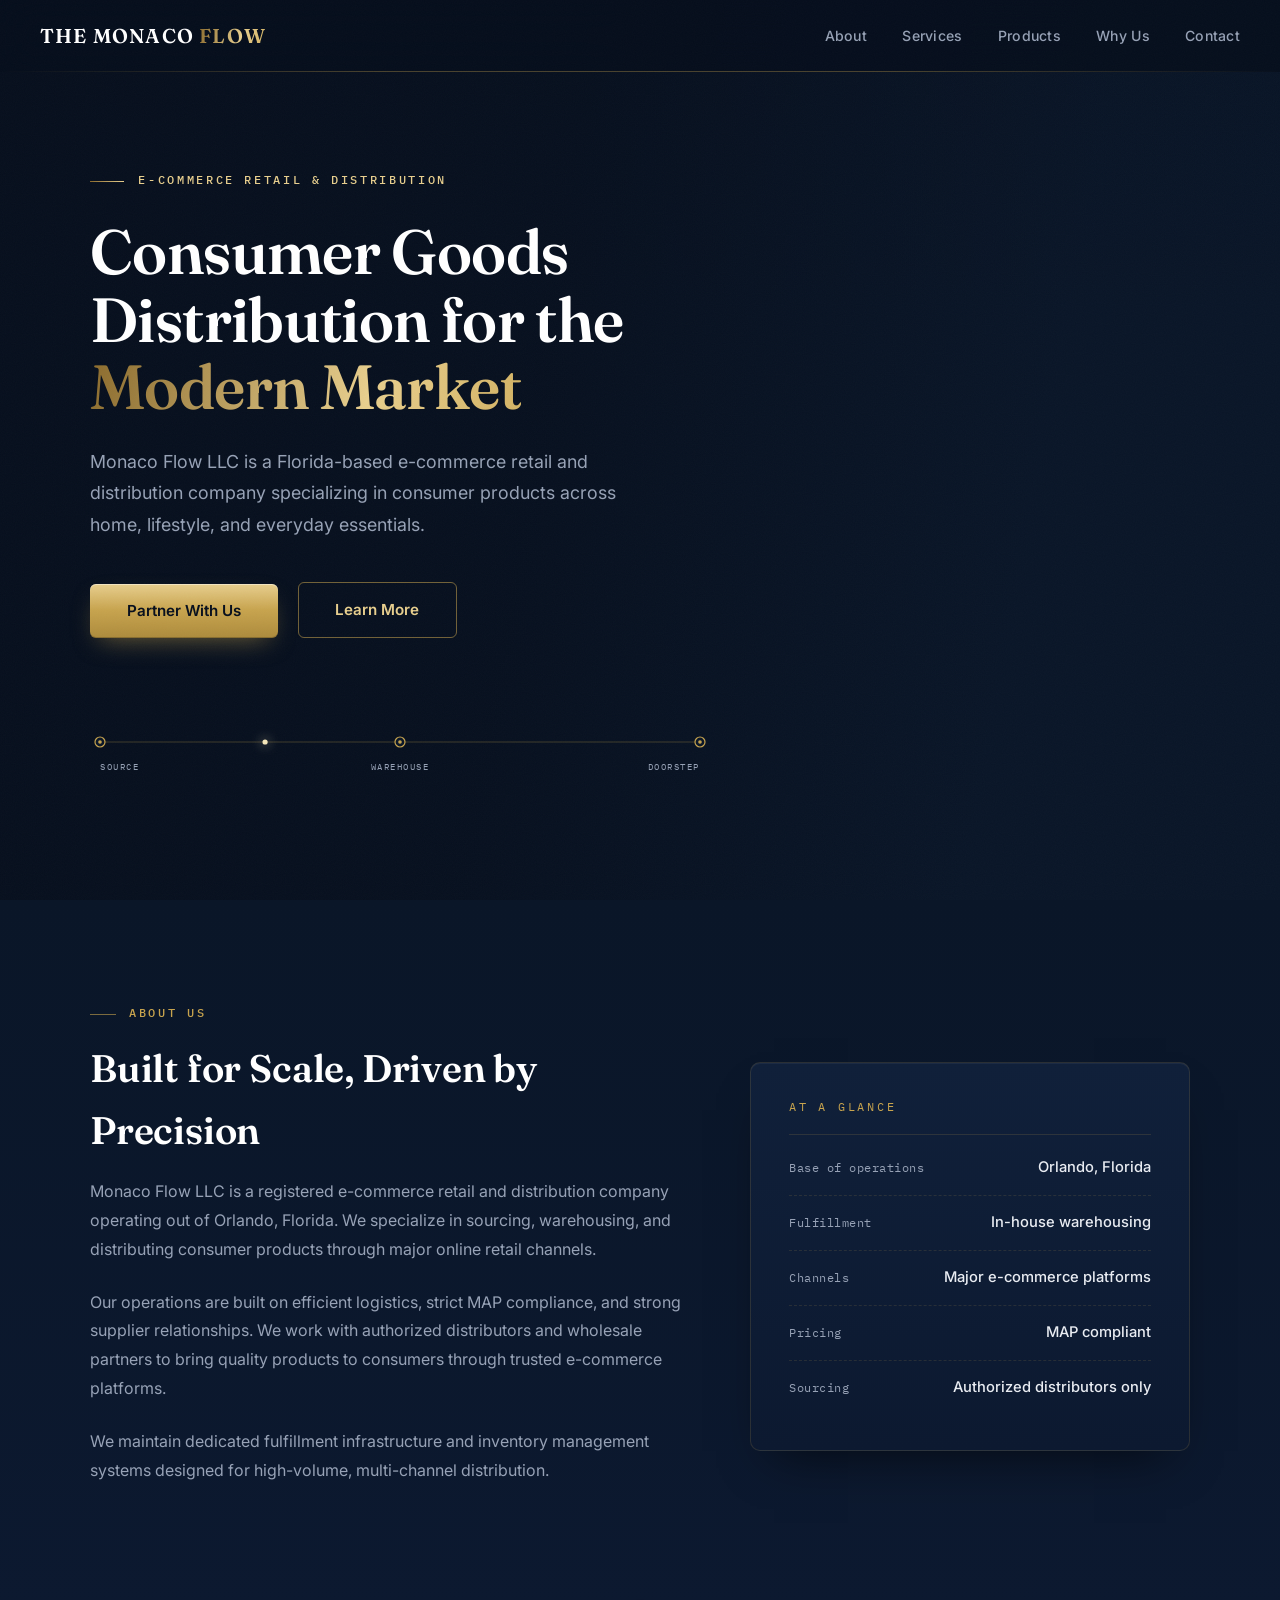
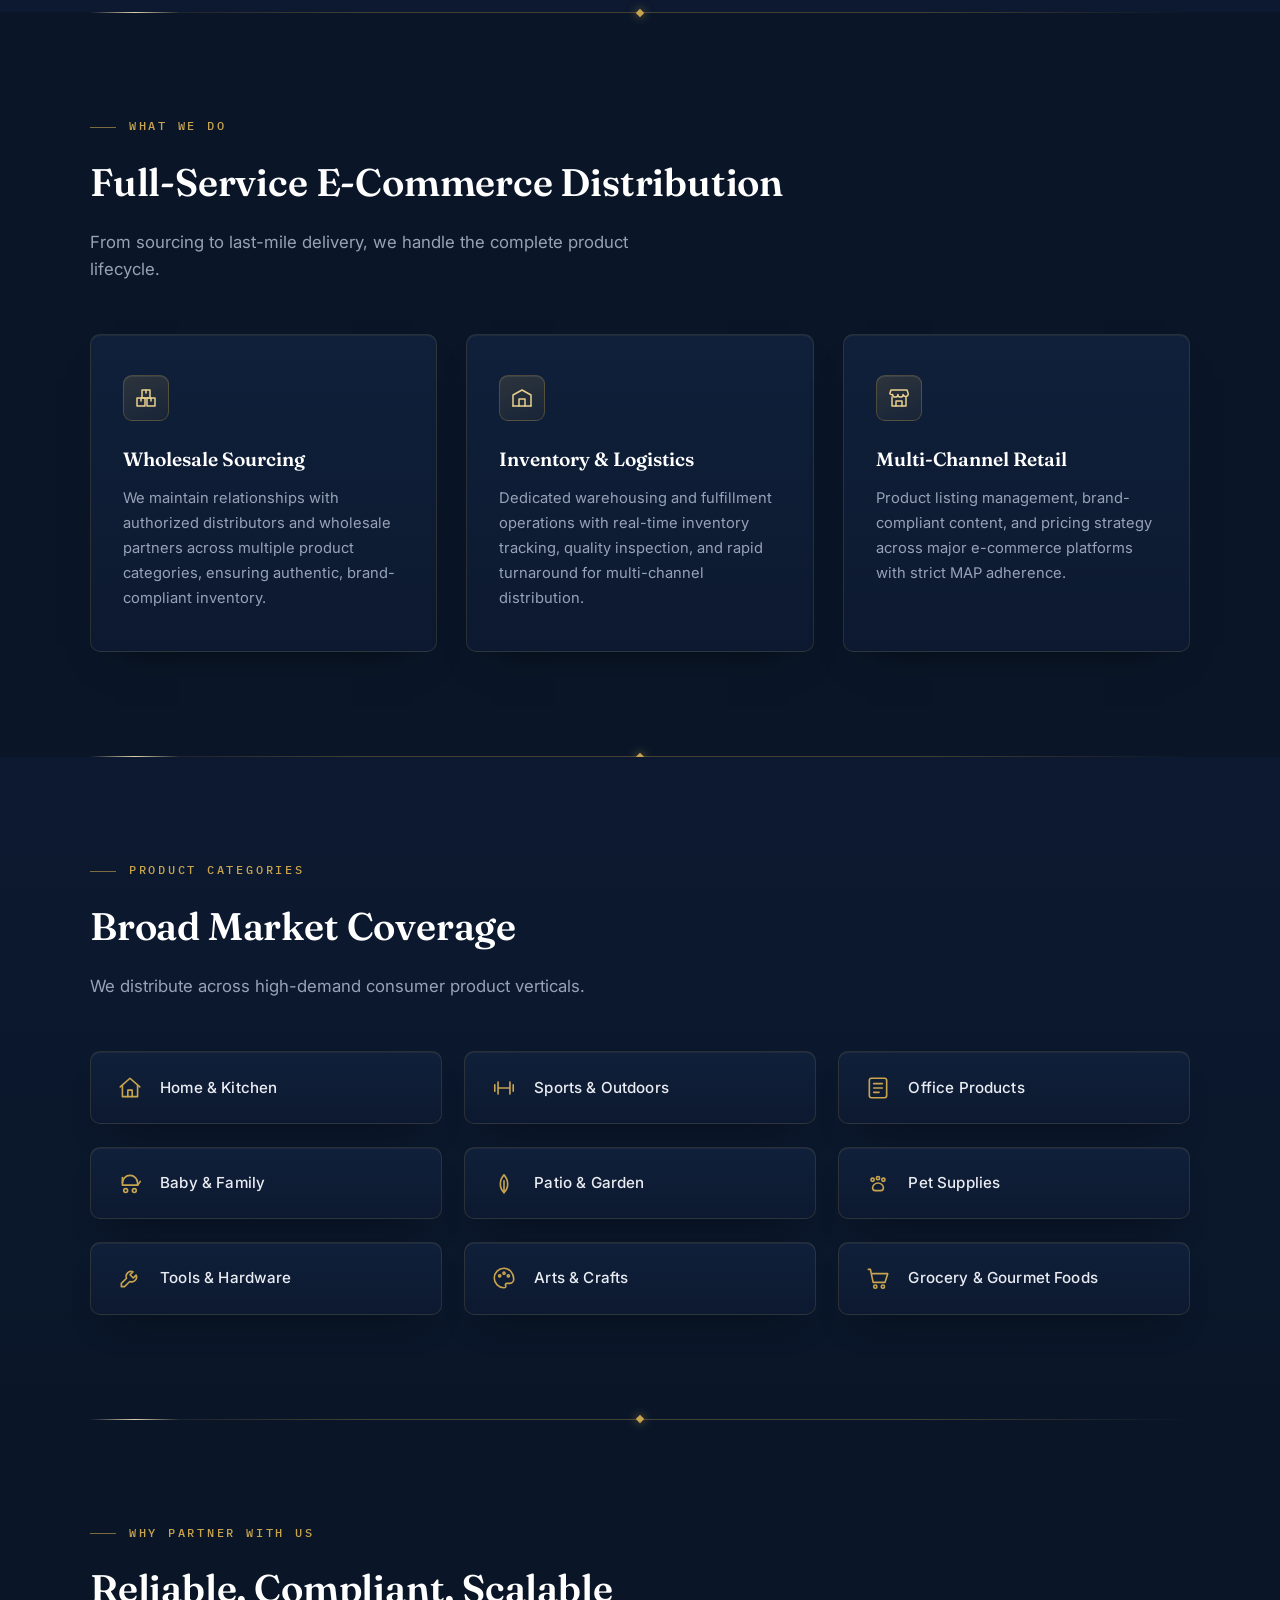
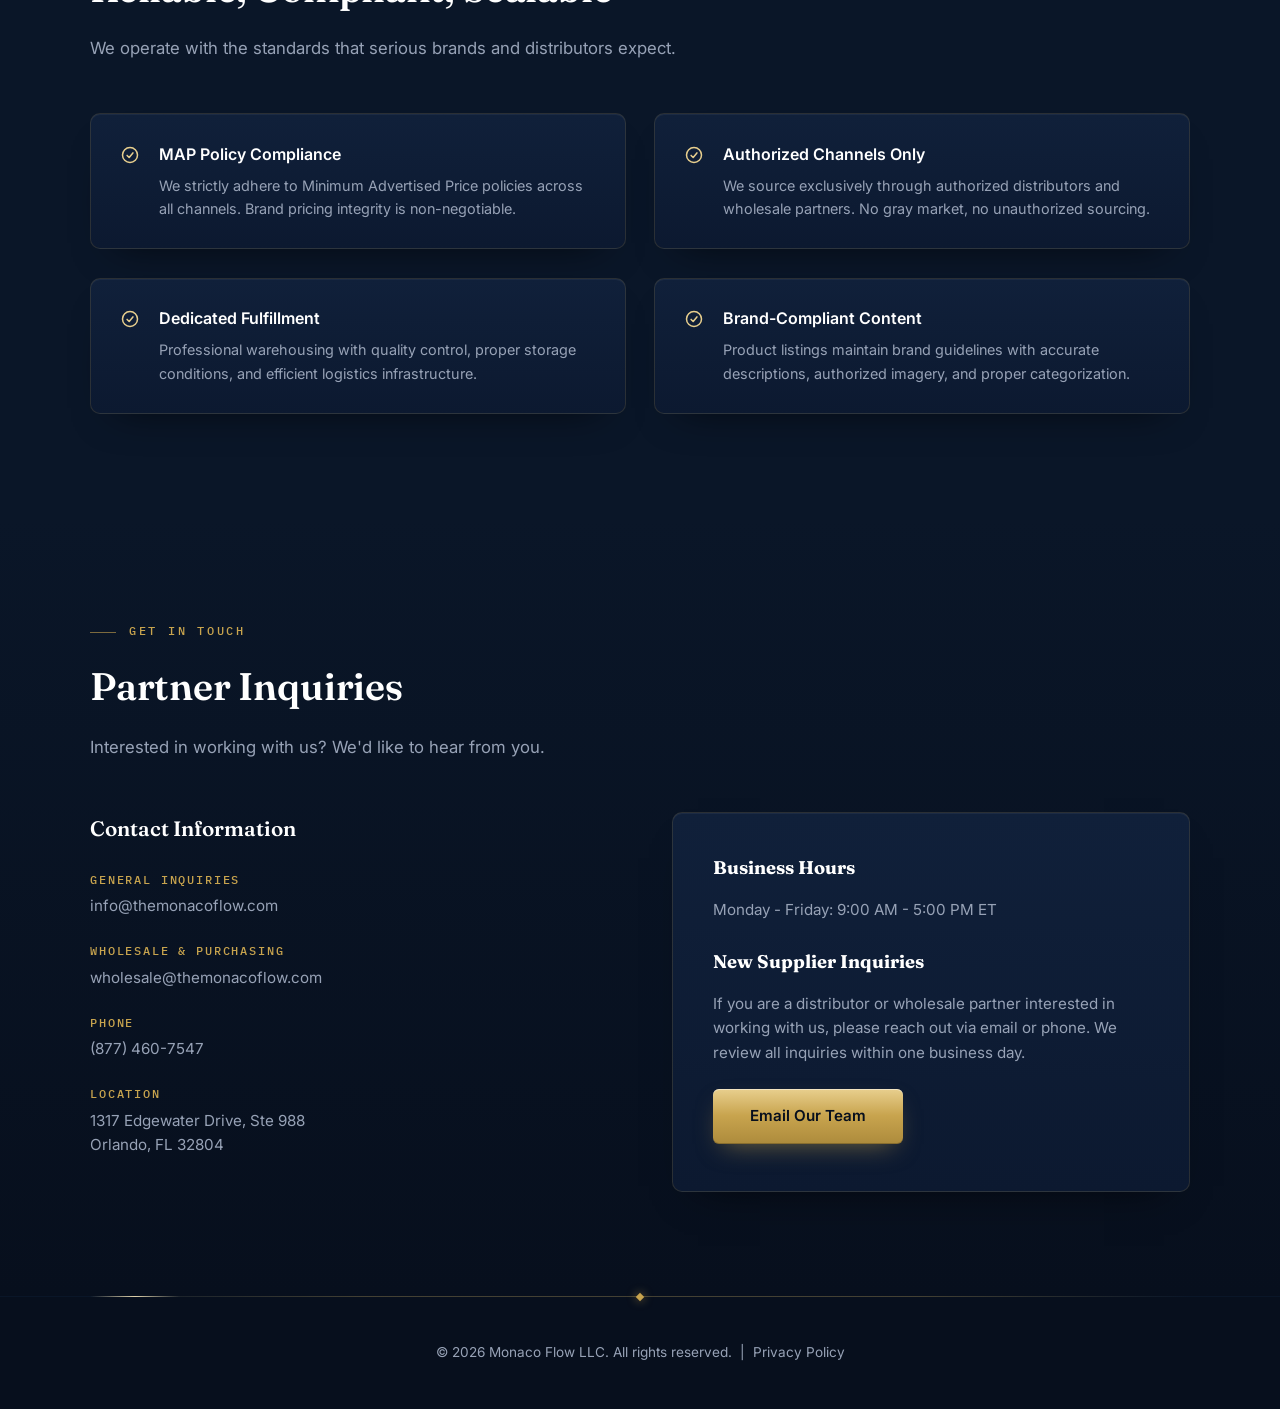
==== commit fb5df974: "Lighten hero overlay so warehouse photo reads" ====
--- a/index.html
+++ b/index.html
@@ -153,7 +153,7 @@
             position: absolute;
             inset: 0;
             background: url('hero.jpg') center/cover no-repeat;
-            filter: saturate(0.45) contrast(1.05) brightness(0.9);
+            filter: saturate(0.6) contrast(1.05);
             z-index: -2;
         }
 
@@ -162,8 +162,8 @@
             position: absolute;
             inset: 0;
             background:
-                radial-gradient(ellipse 90% 70% at 20% 40%, rgba(7, 15, 29, 0.55) 0%, rgba(7, 15, 29, 0.92) 75%),
-                linear-gradient(180deg, rgba(7, 15, 29, 0.72) 0%, rgba(10, 22, 40, 0.88) 60%, var(--navy) 100%);
+                linear-gradient(100deg, rgba(7, 15, 29, 0.93) 0%, rgba(7, 15, 29, 0.78) 42%, rgba(10, 22, 40, 0.42) 78%, rgba(10, 22, 40, 0.3) 100%),
+                linear-gradient(180deg, rgba(7, 15, 29, 0.3) 0%, transparent 35%, rgba(10, 22, 40, 0.55) 78%, var(--navy) 100%);
             z-index: -1;
         }
 
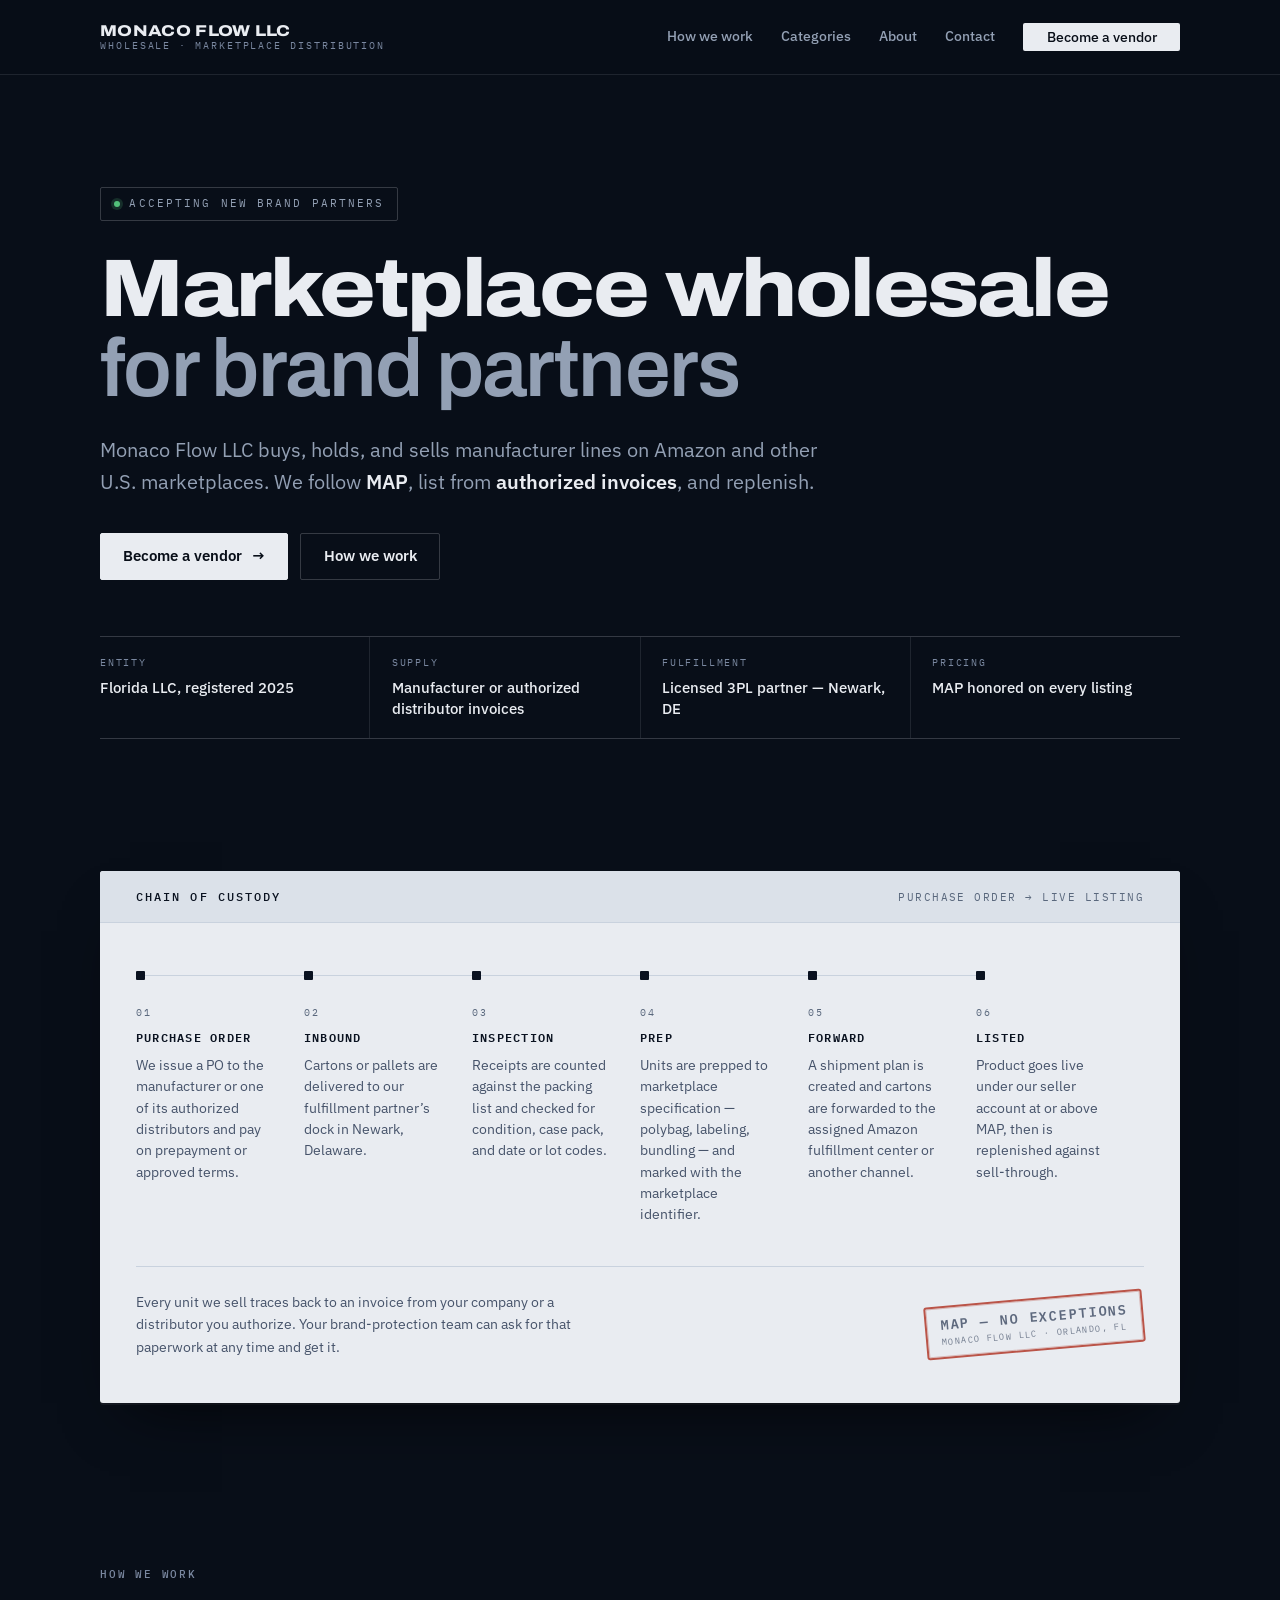
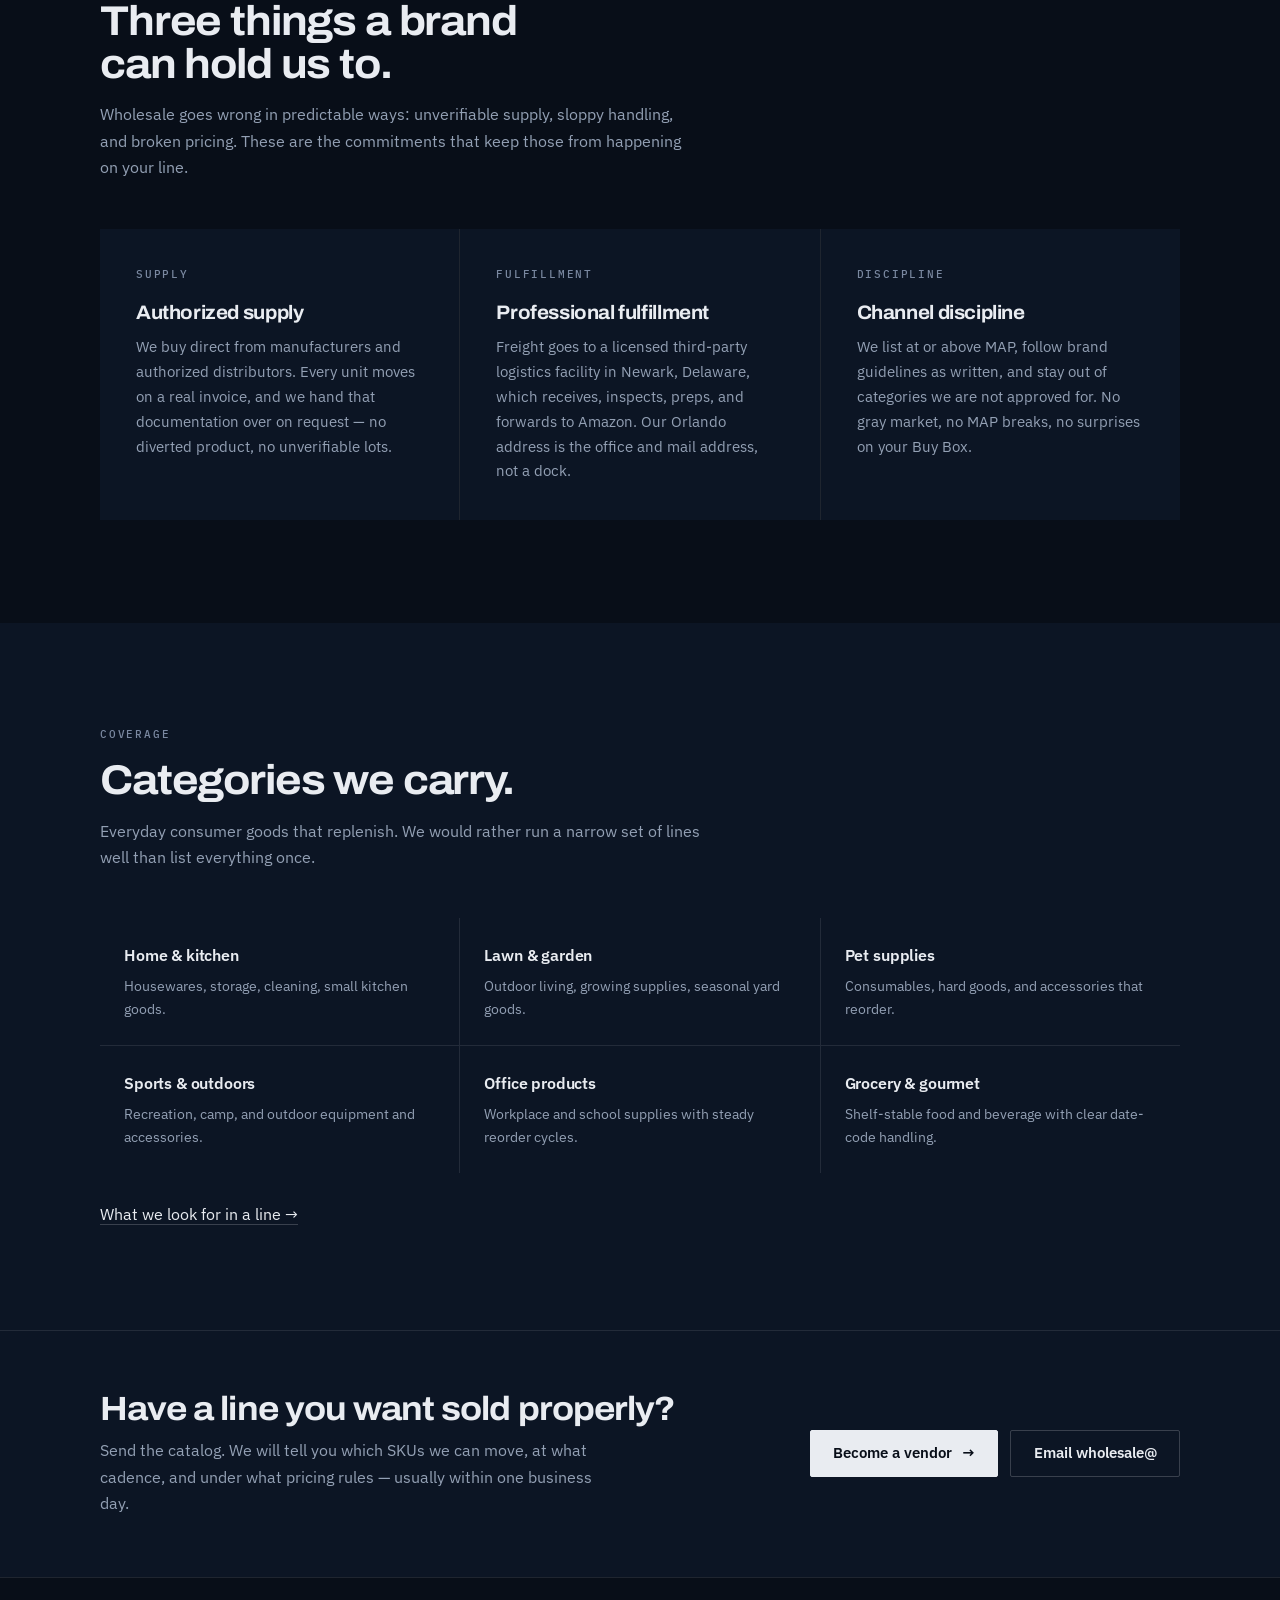
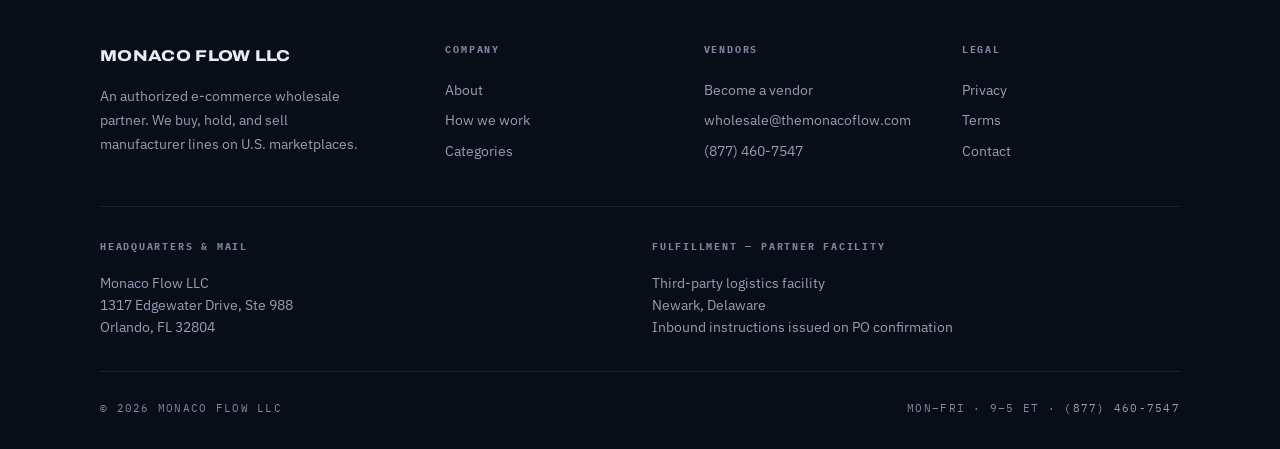
==== commit ec417244: "Rebuild site as brand-facing marketplace wholesale positioning Replaces the single-page site with a " ====
--- a/index.html
+++ b/index.html
@@ -1,976 +1,317 @@
 <!DOCTYPE html>
 <html lang="en">
 <head>
-    <meta charset="UTF-8">
-    <meta name="viewport" content="width=device-width, initial-scale=1.0">
-    <title>The Monaco Flow | E-Commerce Retail & Distribution</title>
-    <meta name="description" content="Monaco Flow LLC - Authorized e-commerce retail and distribution of consumer goods. Based in Florida.">
-    <link rel="icon" type="image/svg+xml" href="favicon.svg">
-    <meta property="og:title" content="The Monaco Flow | E-Commerce Retail & Distribution">
-    <meta property="og:description" content="Monaco Flow LLC - Authorized e-commerce retail and distribution of consumer goods across home, lifestyle, and everyday essentials.">
-    <meta property="og:type" content="website">
-    <meta property="og:url" content="https://themonacoflow.com">
-    <meta property="og:image" content="https://themonacoflow.com/hero.jpg">
-    <link rel="preconnect" href="https://fonts.googleapis.com">
-    <link rel="preconnect" href="https://fonts.gstatic.com" crossorigin>
-    <link href="https://fonts.googleapis.com/css2?family=Fraunces:opsz,wght@9..144,500;9..144,600&family=Inter:wght@400;500;600&family=IBM+Plex+Mono:wght@400;500&display=swap" rel="stylesheet">
-    <style>
-        *, *::before, *::after { margin: 0; padding: 0; box-sizing: border-box; }
-
-        :root {
-            --ink: #070f1d;
-            --navy: #0a1628;
-            --navy-2: #10203a;
-            --navy-3: #0c1930;
-            --gold-deep: #8a6a2c;
-            --gold: #c8a44e;
-            --gold-bright: #e8cf8e;
-            --gold-glint: #f6e7bb;
-            --text: #e9ecf2;
-            --text-muted: #97a2b6;
-            --white: #ffffff;
-            --border: rgba(200, 164, 78, 0.16);
-            --font-display: 'Fraunces', Georgia, serif;
-            --font-body: 'Inter', -apple-system, BlinkMacSystemFont, sans-serif;
-            --font-mono: 'IBM Plex Mono', ui-monospace, SFMono-Regular, monospace;
-        }
-
-        html { scroll-behavior: smooth; }
-
-        body {
-            font-family: var(--font-body);
-            background: var(--navy);
-            color: var(--text);
-            line-height: 1.6;
-            -webkit-font-smoothing: antialiased;
-        }
-
-        /* Film grain — kills the flat digital feel */
-        body::after {
-            content: '';
-            position: fixed;
-            inset: 0;
-            background-image: url("data:image/svg+xml,%3Csvg xmlns='http://www.w3.org/2000/svg' width='140' height='140'%3E%3Cfilter id='n'%3E%3CfeTurbulence type='fractalNoise' baseFrequency='0.9' numOctaves='2'/%3E%3C/filter%3E%3Crect width='140' height='140' filter='url(%23n)' opacity='0.5'/%3E%3C/svg%3E");
-            opacity: 0.05;
-            pointer-events: none;
-            z-index: 9999;
-        }
-
-        ::selection { background: rgba(200, 164, 78, 0.35); color: var(--white); }
-
-        /* Gilded text — gold as light, not paint */
-        .gilt {
-            background: linear-gradient(105deg, var(--gold-deep) 0%, var(--gold-bright) 30%, var(--gold) 55%, var(--gold-glint) 80%, var(--gold) 100%);
-            background-size: 220% 100%;
-            -webkit-background-clip: text;
-            background-clip: text;
-            color: transparent;
-            animation: gilt-drift 7s ease-in-out infinite alternate;
-        }
-
-        @keyframes gilt-drift {
-            from { background-position: 0% 50%; }
-            to   { background-position: 100% 50%; }
-        }
-
-        /* Navigation */
-        nav {
-            position: fixed;
-            top: 0;
-            width: 100%;
-            background: rgba(7, 15, 29, 0.85);
-            backdrop-filter: blur(20px);
-            -webkit-backdrop-filter: blur(20px);
-            z-index: 100;
-            padding: 0 2rem;
-        }
-
-        nav::after {
-            content: '';
-            position: absolute;
-            left: 0; right: 0; bottom: 0;
-            height: 1px;
-            background: linear-gradient(90deg, transparent, rgba(200,164,78,0.35) 30%, rgba(200,164,78,0.35) 70%, transparent);
-        }
-
-        .nav-inner {
-            max-width: 1200px;
-            margin: 0 auto;
-            display: flex;
-            justify-content: space-between;
-            align-items: center;
-            height: 72px;
-        }
-
-        .logo {
-            font-family: var(--font-display);
-            font-size: 1.25rem;
-            font-weight: 600;
-            color: var(--white);
-            text-decoration: none;
-            letter-spacing: 0.06em;
-        }
-
-        .nav-links {
-            display: flex;
-            gap: 2.2rem;
-            list-style: none;
-        }
-
-        .nav-links a {
-            color: var(--text-muted);
-            text-decoration: none;
-            font-size: 0.88rem;
-            font-weight: 500;
-            letter-spacing: 0.02em;
-            transition: color 0.2s;
-        }
-
-        .nav-links a:hover, .nav-links a:focus-visible { color: var(--gold-bright); }
-
-        .nav-toggle {
-            display: none;
-            background: none;
-            border: none;
-            color: var(--white);
-            font-size: 1.5rem;
-            cursor: pointer;
-        }
-
-        /* Hero */
-        .hero {
-            min-height: 100vh;
-            display: flex;
-            align-items: center;
-            padding: 8rem 2rem 5rem;
-            position: relative;
-            overflow: hidden;
-            isolation: isolate;
-        }
-
-        .hero::before {
-            content: '';
-            position: absolute;
-            inset: 0;
-            background: url('hero.jpg') center/cover no-repeat;
-            filter: saturate(0.6) contrast(1.05);
-            z-index: -2;
-        }
-
-        .hero::after {
-            content: '';
-            position: absolute;
-            inset: 0;
-            background:
-                linear-gradient(100deg, rgba(7, 15, 29, 0.93) 0%, rgba(7, 15, 29, 0.78) 42%, rgba(10, 22, 40, 0.42) 78%, rgba(10, 22, 40, 0.3) 100%),
-                linear-gradient(180deg, rgba(7, 15, 29, 0.3) 0%, transparent 35%, rgba(10, 22, 40, 0.55) 78%, var(--navy) 100%);
-            z-index: -1;
-        }
-
-        .hero-inner {
-            max-width: 1100px;
-            margin: 0 auto;
-            width: 100%;
-        }
-
-        .hero-content { max-width: 680px; }
-
-        .hero-tag {
-            font-family: var(--font-mono);
-            display: inline-block;
-            font-size: 0.75rem;
-            font-weight: 500;
-            letter-spacing: 0.22em;
-            text-transform: uppercase;
-            color: var(--gold-bright);
-            margin-bottom: 1.8rem;
-        }
-
-        .hero-tag::before {
-            content: '';
-            display: inline-block;
-            width: 34px;
-            height: 1px;
-            background: linear-gradient(90deg, var(--gold-deep), var(--gold-bright));
-            vertical-align: middle;
-            margin-right: 0.9rem;
-        }
-
-        .hero h1 {
-            font-family: var(--font-display);
-            font-size: clamp(2.5rem, 5.4vw, 3.9rem);
-            font-weight: 600;
-            line-height: 1.08;
-            letter-spacing: -0.01em;
-            margin-bottom: 1.6rem;
-            color: var(--white);
-        }
-
-        .hero p {
-            font-size: 1.12rem;
-            color: var(--text-muted);
-            max-width: 560px;
-            margin-bottom: 2.6rem;
-            line-height: 1.75;
-        }
-
-        /* Buttons — gold as material */
-        .btn {
-            position: relative;
-            display: inline-block;
-            padding: 0.95rem 2.3rem;
-            background: linear-gradient(180deg, var(--gold-bright) 0%, var(--gold) 48%, #ad8b3c 100%);
-            color: var(--ink);
-            text-decoration: none;
-            font-weight: 600;
-            font-size: 0.95rem;
-            border-radius: 6px;
-            overflow: hidden;
-            box-shadow:
-                inset 0 1px 0 rgba(255, 255, 255, 0.45),
-                inset 0 -1px 0 rgba(0, 0, 0, 0.22),
-                0 10px 26px -10px rgba(200, 164, 78, 0.55);
-            transition: transform 0.2s, box-shadow 0.2s;
-        }
-
-        .btn::after {
-            content: '';
-            position: absolute;
-            top: 0; bottom: 0;
-            left: -70%;
-            width: 45%;
-            background: linear-gradient(100deg, transparent, rgba(255, 255, 255, 0.5), transparent);
-            transform: skewX(-18deg);
-            transition: left 0.55s ease;
-        }
-
-        .btn:hover, .btn:focus-visible {
-            transform: translateY(-2px);
-            box-shadow:
-                inset 0 1px 0 rgba(255, 255, 255, 0.45),
-                inset 0 -1px 0 rgba(0, 0, 0, 0.22),
-                0 16px 34px -12px rgba(200, 164, 78, 0.7);
-        }
-
-        .btn:hover::after { left: 125%; }
-
-        .btn-outline {
-            background: transparent;
-            color: var(--gold-bright);
-            border: 1px solid rgba(200, 164, 78, 0.55);
-            box-shadow: none;
-            margin-left: 1rem;
-        }
-
-        .btn-outline::after { display: none; }
-
-        .btn-outline:hover, .btn-outline:focus-visible {
-            background: rgba(200, 164, 78, 0.09);
-            border-color: var(--gold-bright);
-            box-shadow: 0 0 24px -8px rgba(200, 164, 78, 0.45);
-        }
-
-        /* Signature: the route line */
-        .route {
-            margin-top: 4.5rem;
-            max-width: 620px;
-        }
-
-        .route svg { width: 100%; height: auto; display: block; overflow: visible; }
-
-        .route .track { stroke: rgba(200, 164, 78, 0.28); stroke-width: 1; }
-        .route .node { fill: var(--navy); stroke: var(--gold); stroke-width: 1.2; }
-        .route .node-core { fill: var(--gold); }
-
-        .route .pulse {
-            fill: var(--gold-glint);
-            filter: drop-shadow(0 0 6px rgba(246, 231, 187, 0.9));
-        }
-
-        .route text {
-            font-family: var(--font-mono);
-            font-size: 8.5px;
-            letter-spacing: 0.18em;
-            fill: var(--text-muted);
-        }
-
-        /* Sections */
-        section { padding: 6.5rem 2rem; position: relative; }
-
-        .section-inner { max-width: 1100px; margin: 0 auto; }
-
-        .section-label {
-            font-family: var(--font-mono);
-            font-size: 0.72rem;
-            font-weight: 500;
-            letter-spacing: 0.24em;
-            text-transform: uppercase;
-            color: var(--gold);
-            margin-bottom: 1rem;
-        }
-
-        .section-label::before {
-            content: '';
-            display: inline-block;
-            width: 26px;
-            height: 1px;
-            background: var(--gold);
-            opacity: 0.6;
-            vertical-align: middle;
-            margin-right: 0.8rem;
-        }
-
-        .section-title {
-            font-family: var(--font-display);
-            font-size: clamp(1.8rem, 3.2vw, 2.4rem);
-            font-weight: 600;
-            letter-spacing: -0.005em;
-            color: var(--white);
-            margin-bottom: 1rem;
-        }
-
-        .section-subtitle {
-            font-size: 1.05rem;
-            color: var(--text-muted);
-            max-width: 600px;
-            margin-bottom: 3.2rem;
-        }
-
-        /* Flow divider between sections */
-        .flowline {
-            position: relative;
-            height: 1px;
-            max-width: 1100px;
-            margin: 0 auto;
-            background: linear-gradient(90deg, transparent, rgba(200, 164, 78, 0.3) 25%, rgba(200, 164, 78, 0.3) 75%, transparent);
-            overflow: visible;
-        }
-
-        .flowline::before {
-            content: '';
-            position: absolute;
-            top: -2.5px;
-            left: 50%;
-            width: 6px;
-            height: 6px;
-            transform: translateX(-50%) rotate(45deg);
-            background: var(--gold);
-            box-shadow: 0 0 10px rgba(200, 164, 78, 0.7);
-        }
-
-        .flowline::after {
-            content: '';
-            position: absolute;
-            top: 0;
-            left: 0;
-            height: 1px;
-            width: 90px;
-            background: linear-gradient(90deg, transparent, var(--gold-glint), transparent);
-            animation: glint-travel 6s linear infinite;
-            opacity: 0.9;
-        }
-
-        @keyframes glint-travel {
-            0%   { left: -10%; opacity: 0; }
-            12%  { opacity: 0.9; }
-            88%  { opacity: 0.9; }
-            100% { left: 100%; opacity: 0; }
-        }
-
-        /* About */
-        .about { background: linear-gradient(180deg, var(--navy) 0%, var(--navy-3) 100%); }
-
-        .about-grid {
-            display: grid;
-            grid-template-columns: 1.15fr 0.85fr;
-            gap: 4rem;
-            align-items: center;
-        }
-
-        .about-text p {
-            color: var(--text-muted);
-            margin-bottom: 1.5rem;
-            line-height: 1.8;
-        }
-
-        /* Manifest panel */
-        .manifest {
-            background: linear-gradient(180deg, var(--navy-2) 0%, var(--navy-3) 100%);
-            border: 1px solid var(--border);
-            border-radius: 10px;
-            padding: 2.2rem 2.4rem;
-            box-shadow:
-                inset 0 1px 0 rgba(255, 255, 255, 0.05),
-                0 24px 48px -24px rgba(0, 0, 0, 0.65);
-        }
-
-        .manifest-title {
-            font-family: var(--font-mono);
-            font-size: 0.72rem;
-            letter-spacing: 0.24em;
-            text-transform: uppercase;
-            color: var(--gold);
-            padding-bottom: 1.1rem;
-            margin-bottom: 0.4rem;
-            border-bottom: 1px solid var(--border);
-        }
-
-        .manifest-row {
-            display: flex;
-            justify-content: space-between;
-            align-items: baseline;
-            gap: 1.5rem;
-            padding: 0.95rem 0;
-            border-bottom: 1px dashed rgba(200, 164, 78, 0.14);
-        }
-
-        .manifest-row:last-child { border-bottom: none; }
-
-        .manifest-row .k {
-            font-family: var(--font-mono);
-            font-size: 0.78rem;
-            color: var(--text-muted);
-            letter-spacing: 0.04em;
-            white-space: nowrap;
-        }
-
-        .manifest-row .v {
-            font-size: 0.92rem;
-            font-weight: 500;
-            color: var(--text);
-            text-align: right;
-        }
-
-        /* Services */
-        .services-grid {
-            display: grid;
-            grid-template-columns: repeat(3, 1fr);
-            gap: 1.8rem;
-        }
-
-        .card {
-            background: linear-gradient(180deg, var(--navy-2) 0%, var(--navy-3) 100%);
-            border: 1px solid var(--border);
-            border-radius: 10px;
-            box-shadow:
-                inset 0 1px 0 rgba(255, 255, 255, 0.05),
-                0 20px 40px -26px rgba(0, 0, 0, 0.7);
-            transition: transform 0.3s ease, border-color 0.3s ease, box-shadow 0.3s ease;
-        }
-
-        .card:hover {
-            transform: translateY(-4px);
-            border-color: rgba(200, 164, 78, 0.45);
-            box-shadow:
-                inset 0 1px 0 rgba(255, 255, 255, 0.05),
-                0 26px 52px -26px rgba(0, 0, 0, 0.8),
-                0 0 40px -18px rgba(200, 164, 78, 0.4);
-        }
-
-        .service-card { padding: 2.5rem 2rem; }
-
-        .service-icon {
-            width: 46px;
-            height: 46px;
-            display: flex;
-            align-items: center;
-            justify-content: center;
-            border-radius: 9px;
-            margin-bottom: 1.4rem;
-            color: var(--gold-bright);
-            background: linear-gradient(160deg, rgba(200, 164, 78, 0.16), rgba(200, 164, 78, 0.05));
-            border: 1px solid rgba(200, 164, 78, 0.28);
-            box-shadow: inset 0 1px 0 rgba(255, 255, 255, 0.08);
-        }
-
-        .service-icon svg { width: 24px; height: 24px; }
-
-        .service-card h3 {
-            font-family: var(--font-display);
-            font-size: 1.2rem;
-            font-weight: 600;
-            color: var(--white);
-            margin-bottom: 0.75rem;
-        }
-
-        .service-card p {
-            font-size: 0.92rem;
-            color: var(--text-muted);
-            line-height: 1.7;
-        }
-
-        /* Categories */
-        .categories { background: linear-gradient(180deg, var(--navy-3) 0%, var(--navy) 100%); }
-
-        .cat-grid {
-            display: grid;
-            grid-template-columns: repeat(3, 1fr);
-            gap: 1.4rem;
-        }
-
-        .cat-item {
-            display: flex;
-            align-items: center;
-            gap: 1.1rem;
-            padding: 1.4rem 1.6rem;
-        }
-
-        .cat-item .icon {
-            flex-shrink: 0;
-            color: var(--gold);
-            display: flex;
-            transition: color 0.3s;
-        }
-
-        .cat-item .icon svg { width: 26px; height: 26px; }
-
-        .cat-item:hover .icon { color: var(--gold-glint); }
-
-        .cat-item h4 {
-            font-size: 0.95rem;
-            font-weight: 500;
-            letter-spacing: 0.01em;
-            color: var(--text);
-        }
-
-        /* Why Us */
-        .why-grid {
-            display: grid;
-            grid-template-columns: repeat(2, 1fr);
-            gap: 1.8rem;
-        }
-
-        .why-item {
-            display: flex;
-            gap: 1.2rem;
-            padding: 1.7rem 1.8rem;
-        }
-
-        .why-item .check {
-            color: var(--gold-bright);
-            flex-shrink: 0;
-            margin-top: 3px;
-        }
-
-        .why-item .check svg { width: 20px; height: 20px; }
-
-        .why-item h4 {
-            font-size: 1rem;
-            font-weight: 600;
-            color: var(--white);
-            margin-bottom: 0.4rem;
-        }
-
-        .why-item p {
-            font-size: 0.9rem;
-            color: var(--text-muted);
-            line-height: 1.65;
-        }
-
-        /* Contact */
-        .contact { background: linear-gradient(180deg, var(--navy) 0%, var(--ink) 100%); }
-
-        .contact-grid {
-            display: grid;
-            grid-template-columns: 1fr 1fr;
-            gap: 4rem;
-        }
-
-        .contact-info h3 {
-            font-family: var(--font-display);
-            font-size: 1.3rem;
-            font-weight: 600;
-            color: var(--white);
-            margin-bottom: 1.6rem;
-        }
-
-        .contact-item { margin-bottom: 1.5rem; }
-
-        .contact-item .label {
-            font-family: var(--font-mono);
-            font-size: 0.72rem;
-            font-weight: 500;
-            text-transform: uppercase;
-            letter-spacing: 0.16em;
-            color: var(--gold);
-            margin-bottom: 0.3rem;
-        }
-
-        .contact-item .value { color: var(--text-muted); font-size: 0.95rem; }
-
-        .contact-item .value a {
-            color: var(--text-muted);
-            text-decoration: none;
-            transition: color 0.2s;
-        }
-
-        .contact-item .value a:hover { color: var(--gold-bright); }
-
-        .contact-panel { padding: 2.5rem; }
-
-        .contact-panel h3 {
-            font-family: var(--font-display);
-            color: var(--white);
-            font-size: 1.15rem;
-            margin-bottom: 1rem;
-        }
-
-        .contact-panel p {
-            color: var(--text-muted);
-            font-size: 0.95rem;
-            margin-bottom: 1.5rem;
-        }
-
-        /* Footer */
-        footer {
-            padding: 2.8rem 2rem;
-            text-align: center;
-            background: var(--ink);
-        }
-
-        footer p { font-size: 0.85rem; color: var(--text-muted); }
-
-        footer a { color: var(--text-muted); text-decoration: none; transition: color 0.2s; }
-        footer a:hover { color: var(--gold-bright); }
-
-        /* Scroll reveal */
-        .reveal {
-            opacity: 0;
-            transform: translateY(20px);
-            transition: opacity 0.7s cubic-bezier(0.2, 0.6, 0.2, 1), transform 0.7s cubic-bezier(0.2, 0.6, 0.2, 1);
-        }
-
-        .reveal.in { opacity: 1; transform: none; }
-
-        .services-grid > .reveal:nth-child(2), .why-grid > .reveal:nth-child(2) { transition-delay: 0.08s; }
-        .services-grid > .reveal:nth-child(3), .why-grid > .reveal:nth-child(3) { transition-delay: 0.16s; }
-        .why-grid > .reveal:nth-child(4) { transition-delay: 0.24s; }
-        .cat-grid > .reveal:nth-child(3n+2) { transition-delay: 0.07s; }
-        .cat-grid > .reveal:nth-child(3n) { transition-delay: 0.14s; }
-
-        @media (prefers-reduced-motion: reduce) {
-            html { scroll-behavior: auto; }
-            .reveal { opacity: 1; transform: none; transition: none; }
-            .gilt { animation: none; }
-            .flowline::after { animation: none; opacity: 0; }
-            .btn::after { display: none; }
-            .route .pulse { display: none; }
-        }
-
-        /* Responsive */
-        @media (max-width: 900px) {
-            .cat-grid { grid-template-columns: repeat(2, 1fr); }
-            .services-grid { grid-template-columns: 1fr; }
-        }
-
-        @media (max-width: 768px) {
-            .nav-links { display: none; }
-            .nav-toggle { display: block; }
-            .nav-links.active {
-                display: flex;
-                flex-direction: column;
-                position: absolute;
-                top: 72px;
-                left: 0;
-                right: 0;
-                background: rgba(7, 15, 29, 0.98);
-                padding: 2rem;
-                gap: 1.2rem;
-                border-bottom: 1px solid var(--border);
-            }
-            .hero { padding: 7rem 1.5rem 4rem; }
-            .about-grid { grid-template-columns: 1fr; gap: 2.5rem; }
-            .cat-grid { grid-template-columns: 1fr; }
-            .why-grid { grid-template-columns: 1fr; }
-            .contact-grid { grid-template-columns: 1fr; gap: 2.5rem; }
-            .btn-outline { margin-left: 0.6rem; }
-            .manifest { padding: 1.8rem 1.6rem; }
-            .manifest-row { flex-direction: column; gap: 0.15rem; }
-            .manifest-row .v { text-align: left; }
-        }
-    </style>
+<meta charset="utf-8">
+<meta name="viewport" content="width=device-width, initial-scale=1">
+<meta name="theme-color" content="#080e18">
+<meta name="color-scheme" content="dark">
+<title>Monaco Flow LLC — Wholesale &amp; Marketplace Distribution</title>
+<meta name="description" content="Monaco Flow LLC buys, holds, and sells manufacturer lines on Amazon and other U.S. marketplaces. MAP-compliant, invoice-authorized, replenished. Registered Florida LLC, Orlando.">
+<link rel="canonical" href="https://themonacoflow.com/">
+<meta name="robots" content="index, follow, max-image-preview:large">
+
+<meta property="og:type" content="website">
+<meta property="og:site_name" content="Monaco Flow LLC">
+<meta property="og:title" content="Monaco Flow LLC — Wholesale &amp; Marketplace Distribution">
+<meta property="og:description" content="We buy, hold, and sell manufacturer lines on Amazon and other U.S. marketplaces — under MAP, from authorized invoices.">
+<meta property="og:url" content="https://themonacoflow.com/">
+<meta property="og:image" content="https://themonacoflow.com/og.png">
+<meta property="og:image:width" content="1200">
+<meta property="og:image:height" content="630">
+<meta name="twitter:card" content="summary_large_image">
+<meta name="twitter:title" content="Monaco Flow LLC — Wholesale &amp; Marketplace Distribution">
+<meta name="twitter:description" content="We buy, hold, and sell manufacturer lines on Amazon and other U.S. marketplaces — under MAP, from authorized invoices.">
+<meta name="twitter:image" content="https://themonacoflow.com/og.png">
+
+<link rel="icon" type="image/svg+xml" href="favicon.svg">
+<link rel="preconnect" href="https://fonts.googleapis.com">
+<link rel="preconnect" href="https://fonts.gstatic.com" crossorigin>
+<link href="https://fonts.googleapis.com/css2?family=Archivo:wdth,wght@100..125,600..800&family=IBM+Plex+Mono:wght@400;500;600&family=IBM+Plex+Sans:wght@400;500;600&display=swap" rel="stylesheet">
+<link rel="stylesheet" href="site.css">
+
+<script type="application/ld+json">
+{
+  "@context": "https://schema.org",
+  "@type": "Organization",
+  "name": "Monaco Flow LLC",
+  "legalName": "Monaco Flow LLC",
+  "url": "https://themonacoflow.com/",
+  "logo": "https://themonacoflow.com/favicon.svg",
+  "description": "Monaco Flow LLC is a Florida wholesale company that buys, holds, and sells manufacturer lines on Amazon and other U.S. marketplaces under MAP.",
+  "foundingDate": "2025",
+  "telephone": "+1-877-460-7547",
+  "email": "wholesale@themonacoflow.com",
+  "address": {
+    "@type": "PostalAddress",
+    "streetAddress": "1317 Edgewater Drive, Ste 988",
+    "addressLocality": "Orlando",
+    "addressRegion": "FL",
+    "postalCode": "32804",
+    "addressCountry": "US"
+  },
+  "contactPoint": [{
+    "@type": "ContactPoint",
+    "contactType": "wholesale",
+    "telephone": "+1-877-460-7547",
+    "email": "wholesale@themonacoflow.com",
+    "areaServed": "US",
+    "availableLanguage": "English"
+  }]
+}
+</script>
 </head>
 <body>
 
-    <!-- Navigation -->
-    <nav>
-        <div class="nav-inner">
-            <a href="#" class="logo">THE MONACO <span class="gilt">FLOW</span></a>
-            <button class="nav-toggle" aria-label="Toggle navigation" onclick="document.querySelector('.nav-links').classList.toggle('active')">&#9776;</button>
-            <ul class="nav-links">
-                <li><a href="#about">About</a></li>
-                <li><a href="#services">Services</a></li>
-                <li><a href="#categories">Products</a></li>
-                <li><a href="#why">Why Us</a></li>
-                <li><a href="#contact">Contact</a></li>
-            </ul>
-        </div>
+<header class="masthead">
+  <div class="wrap masthead__inner">
+    <a class="wordmark" href="/">
+      <span class="wordmark__name">Monaco Flow LLC</span>
+      <span class="wordmark__sub">Wholesale &middot; Marketplace Distribution</span>
+    </a>
+    <button class="nav-toggle" type="button" aria-expanded="false" aria-controls="site-nav">Menu</button>
+    <nav class="nav" id="site-nav" aria-label="Main">
+      <a href="how-we-work.html">How we work</a>
+      <a href="categories.html">Categories</a>
+      <a href="about.html">About</a>
+      <a href="contact.html">Contact</a>
+      <a class="btn" href="vendors.html">Become a vendor</a>
     </nav>
-
-    <!-- Hero -->
-    <section class="hero">
-        <div class="hero-inner">
-            <div class="hero-content">
-                <div class="hero-tag">E-Commerce Retail &amp; Distribution</div>
-                <h1>Consumer Goods Distribution for the <span class="gilt">Modern Market</span></h1>
-                <p>Monaco Flow LLC is a Florida-based e-commerce retail and distribution company specializing in consumer products across home, lifestyle, and everyday essentials.</p>
-                <a href="#contact" class="btn">Partner With Us</a>
-                <a href="#about" class="btn btn-outline">Learn More</a>
-            </div>
-            <div class="route" aria-hidden="true">
-                <svg viewBox="0 0 620 64">
-                    <line class="track" x1="10" y1="24" x2="610" y2="24"/>
-                    <circle class="node" cx="10" cy="24" r="5"/>
-                    <circle class="node-core" cx="10" cy="24" r="1.8"/>
-                    <circle class="node" cx="310" cy="24" r="5"/>
-                    <circle class="node-core" cx="310" cy="24" r="1.8"/>
-                    <circle class="node" cx="610" cy="24" r="5"/>
-                    <circle class="node-core" cx="610" cy="24" r="1.8"/>
-                    <circle class="pulse" r="2.6" cy="24">
-                        <animate attributeName="cx" values="10;310;310;610" keyTimes="0;0.45;0.55;1" dur="7s" repeatCount="indefinite"/>
-                    </circle>
-                    <text x="10" y="52" text-anchor="start">SOURCE</text>
-                    <text x="310" y="52" text-anchor="middle">WAREHOUSE</text>
-                    <text x="610" y="52" text-anchor="end">DOORSTEP</text>
-                </svg>
-            </div>
-        </div>
-    </section>
-
-    <!-- About -->
-    <section class="about" id="about">
-        <div class="section-inner">
-            <div class="about-grid">
-                <div class="about-text reveal">
-                    <div class="section-label">About Us</div>
-                    <h2 class="section-title">Built for Scale, Driven by Precision</h2>
-                    <p>Monaco Flow LLC is a registered e-commerce retail and distribution company operating out of Orlando, Florida. We specialize in sourcing, warehousing, and distributing consumer products through major online retail channels.</p>
-                    <p>Our operations are built on efficient logistics, strict MAP compliance, and strong supplier relationships. We work with authorized distributors and wholesale partners to bring quality products to consumers through trusted e-commerce platforms.</p>
-                    <p>We maintain dedicated fulfillment infrastructure and inventory management systems designed for high-volume, multi-channel distribution.</p>
-                </div>
-                <div class="reveal">
-                    <div class="manifest">
-                        <div class="manifest-title">At a Glance</div>
-                        <div class="manifest-row">
-                            <span class="k">Base of operations</span>
-                            <span class="v">Orlando, Florida</span>
-                        </div>
-                        <div class="manifest-row">
-                            <span class="k">Fulfillment</span>
-                            <span class="v">In-house warehousing</span>
-                        </div>
-                        <div class="manifest-row">
-                            <span class="k">Channels</span>
-                            <span class="v">Major e-commerce platforms</span>
-                        </div>
-                        <div class="manifest-row">
-                            <span class="k">Pricing</span>
-                            <span class="v">MAP compliant</span>
-                        </div>
-                        <div class="manifest-row">
-                            <span class="k">Sourcing</span>
-                            <span class="v">Authorized distributors only</span>
-                        </div>
-                    </div>
-                </div>
-            </div>
-        </div>
-    </section>
-
-    <div class="flowline" aria-hidden="true"></div>
-
-    <!-- Services -->
-    <section id="services">
-        <div class="section-inner">
-            <div class="section-label">What We Do</div>
-            <h2 class="section-title">Full-Service E-Commerce Distribution</h2>
-            <p class="section-subtitle">From sourcing to last-mile delivery, we handle the complete product lifecycle.</p>
-            <div class="services-grid">
-                <div class="card service-card reveal">
-                    <div class="service-icon">
-                        <svg viewBox="0 0 24 24" fill="none" stroke="currentColor" stroke-width="1.5" stroke-linecap="round" stroke-linejoin="round"><path d="M8 4h8v8H8z"/><path d="M3 12h8v8H3z"/><path d="M13 12h8v8h-8z"/><path d="M12 4v3M7 12v3M17 12v3"/></svg>
-                    </div>
-                    <h3>Wholesale Sourcing</h3>
-                    <p>We maintain relationships with authorized distributors and wholesale partners across multiple product categories, ensuring authentic, brand-compliant inventory.</p>
-                </div>
-                <div class="card service-card reveal">
-                    <div class="service-icon">
-                        <svg viewBox="0 0 24 24" fill="none" stroke="currentColor" stroke-width="1.5" stroke-linecap="round" stroke-linejoin="round"><path d="M3 20V9l9-5 9 5v11"/><path d="M9 20v-7h6v7"/><path d="M3 20h18"/></svg>
-                    </div>
-                    <h3>Inventory &amp; Logistics</h3>
-                    <p>Dedicated warehousing and fulfillment operations with real-time inventory tracking, quality inspection, and rapid turnaround for multi-channel distribution.</p>
-                </div>
-                <div class="card service-card reveal">
-                    <div class="service-icon">
-                        <svg viewBox="0 0 24 24" fill="none" stroke="currentColor" stroke-width="1.5" stroke-linecap="round" stroke-linejoin="round"><path d="M4 4h16l1.2 3.6a2.6 2.6 0 0 1-5.1.9 2.6 2.6 0 0 1-5.2 0 2.6 2.6 0 0 1-5.2 0A2.6 2.6 0 0 1 2.8 7.6L4 4z"/><path d="M5 11v9h14v-9"/><path d="M9 20v-5h6v5"/></svg>
-                    </div>
-                    <h3>Multi-Channel Retail</h3>
-                    <p>Product listing management, brand-compliant content, and pricing strategy across major e-commerce platforms with strict MAP adherence.</p>
-                </div>
-            </div>
-        </div>
-    </section>
-
-    <div class="flowline" aria-hidden="true"></div>
-
-    <!-- Categories -->
-    <section class="categories" id="categories">
-        <div class="section-inner">
-            <div class="section-label">Product Categories</div>
-            <h2 class="section-title">Broad Market Coverage</h2>
-            <p class="section-subtitle">We distribute across high-demand consumer product verticals.</p>
-            <div class="cat-grid">
-                <div class="card cat-item reveal">
-                    <div class="icon"><svg viewBox="0 0 24 24" fill="none" stroke="currentColor" stroke-width="1.5" stroke-linecap="round" stroke-linejoin="round"><path d="M3 11l9-8 9 8"/><path d="M5 9.5V20h14V9.5"/><path d="M10 20v-6h4v6"/></svg></div>
-                    <h4>Home &amp; Kitchen</h4>
-                </div>
-                <div class="card cat-item reveal">
-                    <div class="icon"><svg viewBox="0 0 24 24" fill="none" stroke="currentColor" stroke-width="1.5" stroke-linecap="round" stroke-linejoin="round"><path d="M6.5 6.5v11M17.5 6.5v11M3.5 9v6M20.5 9v6M6.5 12h11"/></svg></div>
-                    <h4>Sports &amp; Outdoors</h4>
-                </div>
-                <div class="card cat-item reveal">
-                    <div class="icon"><svg viewBox="0 0 24 24" fill="none" stroke="currentColor" stroke-width="1.5" stroke-linecap="round" stroke-linejoin="round"><rect x="4" y="3" width="16" height="18" rx="2"/><path d="M8 8h8M8 12h8M8 16h5"/></svg></div>
-                    <h4>Office Products</h4>
-                </div>
-                <div class="card cat-item reveal">
-                    <div class="icon"><svg viewBox="0 0 24 24" fill="none" stroke="currentColor" stroke-width="1.5" stroke-linecap="round" stroke-linejoin="round"><path d="M5 12a7 7 0 0 1 14 0v2H5v-2z"/><path d="M5 12V7M19 14l2.5-3.5"/><circle cx="8" cy="19" r="1.8"/><circle cx="16" cy="19" r="1.8"/></svg></div>
-                    <h4>Baby &amp; Family</h4>
-                </div>
-                <div class="card cat-item reveal">
-                    <div class="icon"><svg viewBox="0 0 24 24" fill="none" stroke="currentColor" stroke-width="1.5" stroke-linecap="round" stroke-linejoin="round"><path d="M12 21c-4.5-4.5-4.5-11.5 0-16.5 4.5 5 4.5 12 0 16.5z"/><path d="M12 21V10"/></svg></div>
-                    <h4>Patio &amp; Garden</h4>
-                </div>
-                <div class="card cat-item reveal">
-                    <div class="icon"><svg viewBox="0 0 24 24" fill="none" stroke="currentColor" stroke-width="1.5" stroke-linecap="round" stroke-linejoin="round"><circle cx="7" cy="9" r="1.5"/><circle cx="12" cy="7.5" r="1.5"/><circle cx="17" cy="9" r="1.5"/><path d="M12 12c-2.8 0-5 2.2-5 4.4 0 1.4 1.1 2.6 2.5 2.6h5c1.4 0 2.5-1.2 2.5-2.6 0-2.2-2.2-4.4-5-4.4z"/></svg></div>
-                    <h4>Pet Supplies</h4>
-                </div>
-                <div class="card cat-item reveal">
-                    <div class="icon"><svg viewBox="0 0 24 24" fill="none" stroke="currentColor" stroke-width="1.5" stroke-linecap="round" stroke-linejoin="round"><path d="M14.7 6.3a4.5 4.5 0 0 0-5.9 5.9L4 17v3h3l4.8-4.8a4.5 4.5 0 0 0 5.9-5.9L15 12l-3-3 2.7-2.7z"/></svg></div>
-                    <h4>Tools &amp; Hardware</h4>
-                </div>
-                <div class="card cat-item reveal">
-                    <div class="icon"><svg viewBox="0 0 24 24" fill="none" stroke="currentColor" stroke-width="1.5" stroke-linecap="round" stroke-linejoin="round"><path d="M12 3a9 9 0 1 0 0 18c1.4 0 2-.9 1.5-1.9s-.1-2.1 1.4-2.1H17a4 4 0 0 0 4-4c0-5.5-4-10-9-10z"/><circle cx="8" cy="10" r="1"/><circle cx="12" cy="7.5" r="1"/><circle cx="16" cy="10" r="1"/></svg></div>
-                    <h4>Arts &amp; Crafts</h4>
-                </div>
-                <div class="card cat-item reveal">
-                    <div class="icon"><svg viewBox="0 0 24 24" fill="none" stroke="currentColor" stroke-width="1.5" stroke-linecap="round" stroke-linejoin="round"><path d="M3 4h2l2.5 12h11L21 8H7"/><circle cx="9.5" cy="20" r="1.5"/><circle cx="16.5" cy="20" r="1.5"/></svg></div>
-                    <h4>Grocery &amp; Gourmet Foods</h4>
-                </div>
-            </div>
-        </div>
-    </section>
-
-    <div class="flowline" aria-hidden="true"></div>
-
-    <!-- Why Us -->
-    <section id="why">
-        <div class="section-inner">
-            <div class="section-label">Why Partner With Us</div>
-            <h2 class="section-title">Reliable, Compliant, Scalable</h2>
-            <p class="section-subtitle">We operate with the standards that serious brands and distributors expect.</p>
-            <div class="why-grid">
-                <div class="card why-item reveal">
-                    <div class="check"><svg viewBox="0 0 24 24" fill="none" stroke="currentColor" stroke-width="1.8" stroke-linecap="round" stroke-linejoin="round"><circle cx="12" cy="12" r="9"/><path d="M8.5 12.5l2.5 2.5 4.5-5.5"/></svg></div>
-                    <div>
-                        <h4>MAP Policy Compliance</h4>
-                        <p>We strictly adhere to Minimum Advertised Price policies across all channels. Brand pricing integrity is non-negotiable.</p>
-                    </div>
-                </div>
-                <div class="card why-item reveal">
-                    <div class="check"><svg viewBox="0 0 24 24" fill="none" stroke="currentColor" stroke-width="1.8" stroke-linecap="round" stroke-linejoin="round"><circle cx="12" cy="12" r="9"/><path d="M8.5 12.5l2.5 2.5 4.5-5.5"/></svg></div>
-                    <div>
-                        <h4>Authorized Channels Only</h4>
-                        <p>We source exclusively through authorized distributors and wholesale partners. No gray market, no unauthorized sourcing.</p>
-                    </div>
-                </div>
-                <div class="card why-item reveal">
-                    <div class="check"><svg viewBox="0 0 24 24" fill="none" stroke="currentColor" stroke-width="1.8" stroke-linecap="round" stroke-linejoin="round"><circle cx="12" cy="12" r="9"/><path d="M8.5 12.5l2.5 2.5 4.5-5.5"/></svg></div>
-                    <div>
-                        <h4>Dedicated Fulfillment</h4>
-                        <p>Professional warehousing with quality control, proper storage conditions, and efficient logistics infrastructure.</p>
-                    </div>
-                </div>
-                <div class="card why-item reveal">
-                    <div class="check"><svg viewBox="0 0 24 24" fill="none" stroke="currentColor" stroke-width="1.8" stroke-linecap="round" stroke-linejoin="round"><circle cx="12" cy="12" r="9"/><path d="M8.5 12.5l2.5 2.5 4.5-5.5"/></svg></div>
-                    <div>
-                        <h4>Brand-Compliant Content</h4>
-                        <p>Product listings maintain brand guidelines with accurate descriptions, authorized imagery, and proper categorization.</p>
-                    </div>
-                </div>
-            </div>
-        </div>
-    </section>
-
-    <!-- Contact -->
-    <section class="contact" id="contact">
-        <div class="section-inner">
-            <div class="section-label">Get In Touch</div>
-            <h2 class="section-title">Partner Inquiries</h2>
-            <p class="section-subtitle">Interested in working with us? We'd like to hear from you.</p>
-            <div class="contact-grid">
-                <div class="contact-info reveal">
-                    <h3>Contact Information</h3>
-                    <div class="contact-item">
-                        <div>
-                            <div class="label">General Inquiries</div>
-                            <div class="value"><a href="mailto:info@themonacoflow.com">info@themonacoflow.com</a></div>
-                        </div>
-                    </div>
-                    <div class="contact-item">
-                        <div>
-                            <div class="label">Wholesale &amp; Purchasing</div>
-                            <div class="value"><a href="mailto:wholesale@themonacoflow.com">wholesale@themonacoflow.com</a></div>
-                        </div>
-                    </div>
-                    <div class="contact-item">
-                        <div>
-                            <div class="label">Phone</div>
-                            <div class="value"><a href="tel:+18774607547">(877) 460-7547</a></div>
-                        </div>
-                    </div>
-                    <div class="contact-item">
-                        <div>
-                            <div class="label">Location</div>
-                            <div class="value">1317 Edgewater Drive, Ste 988<br>Orlando, FL 32804</div>
-                        </div>
-                    </div>
-                </div>
-                <div class="card contact-panel reveal">
-                    <h3>Business Hours</h3>
-                    <p>Monday - Friday: 9:00 AM - 5:00 PM ET</p>
-                    <h3>New Supplier Inquiries</h3>
-                    <p>If you are a distributor or wholesale partner interested in working with us, please reach out via email or phone. We review all inquiries within one business day.</p>
-                    <a href="mailto:wholesale@themonacoflow.com" class="btn">Email Our Team</a>
-                </div>
-            </div>
-        </div>
-    </section>
-
-    <!-- Footer -->
-    <div class="flowline" aria-hidden="true"></div>
-    <footer>
-        <p>&copy; 2026 Monaco Flow LLC. All rights reserved. &nbsp;|&nbsp; <a href="privacy.html">Privacy Policy</a></p>
-    </footer>
-
-    <script>
-        (function () {
-            var reduced = window.matchMedia('(prefers-reduced-motion: reduce)').matches;
-            var items = document.querySelectorAll('.reveal');
-            if (reduced || !('IntersectionObserver' in window)) {
-                items.forEach(function (el) { el.classList.add('in'); });
-                return;
-            }
-            var io = new IntersectionObserver(function (entries) {
-                entries.forEach(function (entry) {
-                    if (entry.isIntersecting) {
-                        entry.target.classList.add('in');
-                        io.unobserve(entry.target);
-                    }
-                });
-            }, { threshold: 0.15, rootMargin: '0px 0px -40px 0px' });
-            items.forEach(function (el) { io.observe(el); });
-        })();
-    </script>
-
+  </div>
+</header>
+
+<main>
+
+  <!-- Hero -->
+  <section class="hero">
+    <div class="wrap">
+      <p class="eyebrow"><span class="dot" aria-hidden="true"></span> Accepting new brand partners</p>
+      <h1 class="display">Marketplace wholesale<span class="qual">for brand partners</span></h1>
+      <p class="lede">
+        Monaco Flow LLC buys, holds, and sells manufacturer lines on Amazon and other U.S.
+        marketplaces. We follow <strong>MAP</strong>, list from <strong>authorized invoices</strong>,
+        and replenish.
+      </p>
+      <div class="btn-row">
+        <a class="btn" href="vendors.html">Become a vendor <span class="arrow" aria-hidden="true">&rarr;</span></a>
+        <a class="btn btn--ghost" href="how-we-work.html">How we work</a>
+      </div>
+
+      <dl class="factrule">
+        <div>
+          <dt>Entity</dt>
+          <dd>Florida LLC, registered 2025</dd>
+        </div>
+        <div>
+          <dt>Supply</dt>
+          <dd>Manufacturer or authorized distributor invoices</dd>
+        </div>
+        <div>
+          <dt>Fulfillment</dt>
+          <dd>Licensed 3PL partner &mdash; Newark, DE</dd>
+        </div>
+        <div>
+          <dt>Pricing</dt>
+          <dd>MAP honored on every listing</dd>
+        </div>
+      </dl>
+    </div>
+  </section>
+
+  <!-- Signature: the chain of custody, as the document it actually is -->
+  <section class="band band--tight" aria-labelledby="custody-title">
+    <div class="wrap">
+      <article class="doc">
+        <div class="doc__head">
+          <h2 class="doc__title" id="custody-title">Chain of custody</h2>
+          <p class="doc__meta">Purchase order &rarr; live listing</p>
+        </div>
+        <div class="doc__body">
+          <ol class="rail">
+            <li class="rail__stop">
+              <span class="rail__n">01</span>
+              <h3>Purchase order</h3>
+              <p>We issue a PO to the manufacturer or one of its authorized distributors and pay on prepayment or approved terms.</p>
+            </li>
+            <li class="rail__stop">
+              <span class="rail__n">02</span>
+              <h3>Inbound</h3>
+              <p>Cartons or pallets are delivered to our fulfillment partner&rsquo;s dock in Newark, Delaware.</p>
+            </li>
+            <li class="rail__stop">
+              <span class="rail__n">03</span>
+              <h3>Inspection</h3>
+              <p>Receipts are counted against the packing list and checked for condition, case pack, and date or lot codes.</p>
+            </li>
+            <li class="rail__stop">
+              <span class="rail__n">04</span>
+              <h3>Prep</h3>
+              <p>Units are prepped to marketplace specification &mdash; polybag, labeling, bundling &mdash; and marked with the marketplace identifier.</p>
+            </li>
+            <li class="rail__stop">
+              <span class="rail__n">05</span>
+              <h3>Forward</h3>
+              <p>A shipment plan is created and cartons are forwarded to the assigned Amazon fulfillment center or another channel.</p>
+            </li>
+            <li class="rail__stop">
+              <span class="rail__n">06</span>
+              <h3>Listed</h3>
+              <p>Product goes live under our seller account at or above MAP, then is replenished against sell-through.</p>
+            </li>
+          </ol>
+
+          <div class="doc__foot">
+            <p>
+              Every unit we sell traces back to an invoice from your company or a distributor you
+              authorize. Your brand-protection team can ask for that paperwork at any time and get it.
+            </p>
+            <p class="stamp">
+              <b>MAP &mdash; no exceptions</b>
+              <span>Monaco Flow LLC &middot; Orlando, FL</span>
+            </p>
+          </div>
+        </div>
+      </article>
+    </div>
+  </section>
+
+  <!-- Three commitments -->
+  <section class="band" aria-labelledby="commitments-title">
+    <div class="wrap">
+      <div class="band-head">
+        <span class="mono">How we work</span>
+        <h2 id="commitments-title">Three things a brand can hold us to.</h2>
+        <p>Wholesale goes wrong in predictable ways: unverifiable supply, sloppy handling, and broken pricing. These are the commitments that keep those from happening on your line.</p>
+      </div>
+
+      <div class="cols">
+        <div class="commit">
+          <span class="mono">Supply</span>
+          <h3>Authorized supply</h3>
+          <p>We buy direct from manufacturers and authorized distributors. Every unit moves on a real invoice, and we hand that documentation over on request &mdash; no diverted product, no unverifiable lots.</p>
+        </div>
+        <div class="commit">
+          <span class="mono">Fulfillment</span>
+          <h3>Professional fulfillment</h3>
+          <p>Freight goes to a licensed third-party logistics facility in Newark, Delaware, which receives, inspects, preps, and forwards to Amazon. Our Orlando address is the office and mail address, not a dock.</p>
+        </div>
+        <div class="commit">
+          <span class="mono">Discipline</span>
+          <h3>Channel discipline</h3>
+          <p>We list at or above MAP, follow brand guidelines as written, and stay out of categories we are not approved for. No gray market, no MAP breaks, no surprises on your Buy Box.</p>
+        </div>
+      </div>
+    </div>
+  </section>
+
+  <!-- Categories -->
+  <section class="band band--raise" aria-labelledby="categories-title">
+    <div class="wrap">
+      <div class="band-head">
+        <span class="mono">Coverage</span>
+        <h2 id="categories-title">Categories we carry.</h2>
+        <p>Everyday consumer goods that replenish. We would rather run a narrow set of lines well than list everything once.</p>
+      </div>
+
+      <div class="cats">
+        <div class="cat">
+          <h3>Home &amp; kitchen</h3>
+          <p>Housewares, storage, cleaning, small kitchen goods.</p>
+        </div>
+        <div class="cat">
+          <h3>Lawn &amp; garden</h3>
+          <p>Outdoor living, growing supplies, seasonal yard goods.</p>
+        </div>
+        <div class="cat">
+          <h3>Pet supplies</h3>
+          <p>Consumables, hard goods, and accessories that reorder.</p>
+        </div>
+        <div class="cat">
+          <h3>Sports &amp; outdoors</h3>
+          <p>Recreation, camp, and outdoor equipment and accessories.</p>
+        </div>
+        <div class="cat">
+          <h3>Office products</h3>
+          <p>Workplace and school supplies with steady reorder cycles.</p>
+        </div>
+        <div class="cat">
+          <h3>Grocery &amp; gourmet</h3>
+          <p>Shelf-stable food and beverage with clear date-code handling.</p>
+        </div>
+      </div>
+
+      <p style="margin-top:1.75rem;"><a class="textlink" href="categories.html">What we look for in a line &rarr;</a></p>
+    </div>
+  </section>
+
+  <!-- Closing CTA -->
+  <section class="band band--tight cta-band">
+    <div class="wrap cta-band__inner">
+      <div>
+        <h2>Have a line you want sold properly?</h2>
+        <p>Send the catalog. We will tell you which SKUs we can move, at what cadence, and under what pricing rules &mdash; usually within one business day.</p>
+      </div>
+      <div class="btn-row">
+        <a class="btn" href="vendors.html">Become a vendor <span class="arrow" aria-hidden="true">&rarr;</span></a>
+        <a class="btn btn--ghost" href="mailto:wholesale@themonacoflow.com?subject=Vendor%20inquiry%20%E2%80%94%20%5BBrand%20name%5D">Email wholesale@</a>
+      </div>
+    </div>
+  </section>
+
+</main>
+
+<footer class="footer">
+  <div class="wrap">
+    <div class="footer__grid">
+      <div class="footer__brand">
+        <span class="wordmark__name">Monaco Flow LLC</span>
+        <p>An authorized e-commerce wholesale partner. We buy, hold, and sell manufacturer lines on U.S. marketplaces.</p>
+      </div>
+      <div>
+        <h4>Company</h4>
+        <a href="about.html">About</a>
+        <a href="how-we-work.html">How we work</a>
+        <a href="categories.html">Categories</a>
+      </div>
+      <div>
+        <h4>Vendors</h4>
+        <a href="vendors.html">Become a vendor</a>
+        <a href="mailto:wholesale@themonacoflow.com">wholesale@themonacoflow.com</a>
+        <a href="tel:+18774607547">(877) 460-7547</a>
+      </div>
+      <div>
+        <h4>Legal</h4>
+        <a href="privacy.html">Privacy</a>
+        <a href="terms.html">Terms</a>
+        <a href="contact.html">Contact</a>
+      </div>
+    </div>
+
+    <div class="footer__addresses addresses">
+      <div>
+        <h4>Headquarters &amp; mail</h4>
+        <address>
+          Monaco Flow LLC<br>
+          1317 Edgewater Drive, Ste 988<br>
+          Orlando, FL 32804
+        </address>
+      </div>
+      <div>
+        <h4>Fulfillment &mdash; partner facility</h4>
+        <address>
+          Third-party logistics facility<br>
+          Newark, Delaware<br>
+          Inbound instructions issued on PO confirmation
+        </address>
+      </div>
+    </div>
+
+    <div class="footer__base">
+      <p>&copy; 2026 Monaco Flow LLC</p>
+      <p>Mon&ndash;Fri &middot; 9&ndash;5 ET &middot; <a href="tel:+18774607547">(877) 460-7547</a></p>
+    </div>
+  </div>
+</footer>
+
+<script src="site.js"></script>
 </body>
 </html>
--- a/site.css
+++ b/site.css
@@ -0,0 +1,731 @@
+/* ==========================================================================
+   Monaco Flow LLC — themonacoflow.com
+   Design system: navy ink shell, paper documents inset.
+   The paperwork is the product.
+   ========================================================================== */
+
+*, *::before, *::after { margin: 0; padding: 0; box-sizing: border-box; }
+
+:root {
+    /* Ink — the operator shell */
+    --ink:        #080e18;
+    --ink-1:      #0c1524;
+    --ink-2:      #121d30;
+
+    /* Paper — documents laid on the shell */
+    --paper:      #e9ecf1;
+    --paper-2:    #dbe1e9;
+    --paper-3:    #c9d2de;
+    --paper-ink:  #0a1220;
+
+    /* Type on ink */
+    --slate:      #93a0b4;
+    --slate-dim:  #7a88a0;
+
+    /* Rules */
+    --hair:       rgba(233, 236, 241, 0.10);
+    --hair-2:     rgba(233, 236, 241, 0.20);
+
+    /* The one flourish: a rubber stamp, only ever on paper */
+    --stamp:      #b23a2b;
+
+    --font-display: 'Archivo', 'Helvetica Neue', Helvetica, Arial, sans-serif;
+    --font-body:    'IBM Plex Sans', -apple-system, BlinkMacSystemFont, 'Segoe UI', system-ui, sans-serif;
+    --font-mono:    'IBM Plex Mono', ui-monospace, SFMono-Regular, Menlo, monospace;
+
+    --wrap: 1160px;
+    --pad:  clamp(1.25rem, 4vw, 2.5rem);
+}
+
+html { scroll-behavior: smooth; -webkit-text-size-adjust: 100%; }
+
+body {
+    font-family: var(--font-body);
+    background: var(--ink);
+    color: var(--paper);
+    font-size: 1rem;
+    line-height: 1.65;
+    overflow-wrap: break-word;
+    -webkit-font-smoothing: antialiased;
+    -moz-osx-font-smoothing: grayscale;
+}
+
+/* Grid and flex children shrink instead of forcing the page sideways. */
+.cols > *, .cats > *, .factrule > div, .rail__stop, .row, .addresses > * { min-width: 0; }
+
+a { color: inherit; text-decoration: none; }
+img, svg { display: block; max-width: 100%; }
+
+::selection { background: var(--paper); color: var(--ink); }
+
+:focus-visible {
+    outline: 2px solid var(--paper);
+    outline-offset: 3px;
+    border-radius: 2px;
+}
+
+/* --------------------------------------------------------------------------
+   Type roles
+   -------------------------------------------------------------------------- */
+
+.display {
+    font-family: var(--font-display);
+    font-weight: 800;
+    font-stretch: 112%;
+    letter-spacing: -0.03em;
+    line-height: 0.98;
+    text-wrap: balance;
+}
+
+/* The typographic device: heavy+wide subject, lighter+narrower qualifier. */
+.display .qual {
+    display: block;
+    font-weight: 600;
+    font-stretch: 100%;
+    color: var(--slate);
+    letter-spacing: -0.02em;
+}
+
+.mono {
+    font-family: var(--font-mono);
+    font-size: 0.7rem;
+    letter-spacing: 0.16em;
+    text-transform: uppercase;
+    font-weight: 500;
+}
+
+.lede {
+    font-size: clamp(1.05rem, 1.6vw, 1.22rem);
+    line-height: 1.6;
+    color: var(--slate);
+    max-width: 62ch;
+}
+.lede strong { color: var(--paper); font-weight: 600; }
+
+/* --------------------------------------------------------------------------
+   Layout
+   -------------------------------------------------------------------------- */
+
+.wrap { max-width: var(--wrap); margin-inline: auto; padding-inline: var(--pad); }
+
+.band { padding-block: clamp(3.5rem, 8vw, 6.5rem); }
+.band--tight { padding-block: clamp(2.5rem, 5vw, 3.75rem); }
+.band--rule { border-top: 1px solid var(--hair); }
+.band--raise { background: var(--ink-1); }
+
+.band-head { max-width: 68ch; margin-bottom: clamp(2rem, 4vw, 3rem); }
+.band-head .mono { color: var(--slate-dim); display: block; margin-bottom: 1rem; }
+.band-head h2 {
+    font-family: var(--font-display);
+    font-weight: 700;
+    font-stretch: 108%;
+    font-size: clamp(1.7rem, 3.4vw, 2.6rem);
+    letter-spacing: -0.028em;
+    line-height: 1.05;
+    margin-bottom: 0.9rem;
+    text-wrap: balance;
+}
+.band-head p { color: var(--slate); max-width: 60ch; }
+
+/* --------------------------------------------------------------------------
+   Masthead
+   -------------------------------------------------------------------------- */
+
+.masthead {
+    position: sticky;
+    top: 0;
+    z-index: 50;
+    background: rgba(8, 14, 24, 0.9);
+    backdrop-filter: saturate(150%) blur(14px);
+    -webkit-backdrop-filter: saturate(150%) blur(14px);
+    border-bottom: 1px solid var(--hair);
+}
+.masthead__inner {
+    display: flex;
+    align-items: center;
+    justify-content: space-between;
+    gap: 1.5rem;
+    min-height: 74px;
+}
+
+.wordmark { display: flex; flex-direction: column; gap: 0.15rem; padding-block: 0.9rem; }
+.wordmark__name {
+    font-family: var(--font-display);
+    font-weight: 800;
+    font-stretch: 118%;
+    font-size: 0.98rem;
+    letter-spacing: 0.02em;
+    text-transform: uppercase;
+    line-height: 1;
+    color: var(--paper);
+}
+.wordmark__sub {
+    font-family: var(--font-mono);
+    font-size: 0.6rem;
+    letter-spacing: 0.2em;
+    text-transform: uppercase;
+    color: var(--slate-dim);
+    line-height: 1;
+}
+
+.nav { display: flex; align-items: center; gap: 1.75rem; }
+.nav a {
+    font-size: 0.88rem;
+    font-weight: 500;
+    color: var(--slate);
+    padding-block: 0.35rem;
+    border-bottom: 1px solid transparent;
+    transition: color 0.15s, border-color 0.15s;
+}
+.nav a:hover { color: var(--paper); border-bottom-color: var(--paper); }
+.nav a[aria-current="page"] { color: var(--paper); border-bottom-color: var(--hair-2); }
+
+/* The nav CTA is a button first: keep link styling from overriding it. */
+.nav a.btn,
+.nav a.btn:hover,
+.nav a.btn[aria-current="page"] { color: var(--ink); border-bottom-color: transparent; }
+
+.nav-toggle {
+    display: none;
+    background: none;
+    border: 1px solid var(--hair-2);
+    border-radius: 2px;
+    color: var(--paper);
+    font-family: var(--font-mono);
+    font-size: 0.66rem;
+    letter-spacing: 0.14em;
+    text-transform: uppercase;
+    padding: 0.55rem 0.7rem;
+    cursor: pointer;
+}
+
+/* --------------------------------------------------------------------------
+   Buttons
+   -------------------------------------------------------------------------- */
+
+.btn {
+    display: inline-flex;
+    align-items: center;
+    gap: 0.6rem;
+    font-family: var(--font-body);
+    font-size: 0.92rem;
+    font-weight: 600;
+    line-height: 1;
+    padding: 0.95rem 1.4rem;
+    border: 1px solid var(--paper);
+    border-radius: 2px;
+    background: var(--paper);
+    color: var(--ink);
+    cursor: pointer;
+    transition: background 0.15s, color 0.15s, border-color 0.15s, transform 0.15s;
+}
+.btn:hover { background: #fff; border-color: #fff; transform: translateY(-1px); }
+.btn .arrow { transition: transform 0.15s; }
+.btn:hover .arrow { transform: translateX(3px); }
+
+.btn--ghost { background: transparent; color: var(--paper); border-color: var(--hair-2); }
+.btn--ghost:hover { background: transparent; color: var(--paper); border-color: var(--paper); }
+
+.btn--ink { background: var(--paper-ink); color: var(--paper); border-color: var(--paper-ink); }
+.btn--ink:hover { background: #16233b; border-color: #16233b; }
+
+.btn-row { display: flex; flex-wrap: wrap; gap: 0.75rem; }
+
+.textlink {
+    color: var(--paper);
+    border-bottom: 1px solid var(--hair-2);
+    transition: border-color 0.15s;
+}
+.textlink:hover { border-bottom-color: var(--paper); }
+
+/* --------------------------------------------------------------------------
+   Hero
+   -------------------------------------------------------------------------- */
+
+.hero { padding-block: clamp(3.5rem, 9vw, 7rem) clamp(3rem, 6vw, 4.5rem); }
+
+.eyebrow {
+    display: inline-flex;
+    align-items: center;
+    gap: 0.6rem;
+    font-family: var(--font-mono);
+    font-size: 0.66rem;
+    letter-spacing: 0.2em;
+    text-transform: uppercase;
+    color: var(--slate);
+    border: 1px solid var(--hair-2);
+    border-radius: 2px;
+    padding: 0.45rem 0.8rem;
+    margin-bottom: 1.75rem;
+}
+.eyebrow .dot {
+    width: 6px; height: 6px; border-radius: 50%;
+    background: #52c07a;
+    box-shadow: 0 0 0 3px rgba(82, 192, 122, 0.18);
+}
+
+.hero h1 {
+    font-size: clamp(2.5rem, 7.2vw, 5.1rem);
+    margin-bottom: 1.6rem;
+}
+.hero .lede { margin-bottom: 2.25rem; }
+
+/* Fact rule — verifiable claims only, set as a manifest header */
+.factrule {
+    display: grid;
+    grid-template-columns: repeat(4, 1fr);
+    gap: 1px;
+    margin-top: clamp(2.5rem, 5vw, 3.5rem);
+    background: var(--hair);
+    border-block: 1px solid var(--hair);
+}
+.factrule > div { background: var(--ink); padding: 1.15rem 1.35rem; }
+.factrule > div:first-child { padding-left: 0; }
+.factrule dt {
+    font-family: var(--font-mono);
+    font-size: 0.62rem;
+    letter-spacing: 0.18em;
+    text-transform: uppercase;
+    color: var(--slate-dim);
+    margin-bottom: 0.4rem;
+}
+.factrule dd { font-size: 0.92rem; font-weight: 500; color: var(--paper); line-height: 1.4; }
+
+/* --------------------------------------------------------------------------
+   Paper document — the signature surface
+   -------------------------------------------------------------------------- */
+
+.doc {
+    background: var(--paper);
+    color: var(--paper-ink);
+    border-radius: 3px;
+    box-shadow: 0 30px 60px -30px rgba(0, 0, 0, 0.75), 0 2px 0 0 rgba(255, 255, 255, 0.06);
+    overflow: hidden;
+}
+.doc__head {
+    display: flex;
+    flex-wrap: wrap;
+    align-items: baseline;
+    justify-content: space-between;
+    gap: 0.75rem 1.5rem;
+    padding: 1rem clamp(1.25rem, 3vw, 2.25rem);
+    border-bottom: 1px solid var(--paper-3);
+    background: var(--paper-2);
+}
+.doc__title {
+    font-family: var(--font-mono);
+    font-size: 0.72rem;
+    font-weight: 500;
+    letter-spacing: 0.18em;
+    text-transform: uppercase;
+    color: var(--paper-ink);
+}
+.doc__meta {
+    font-family: var(--font-mono);
+    font-size: 0.66rem;
+    letter-spacing: 0.14em;
+    text-transform: uppercase;
+    color: #5a687d;
+}
+.doc__body { padding: clamp(1.5rem, 4vw, 2.75rem) clamp(1.25rem, 3vw, 2.25rem); position: relative; }
+
+/* Rubber stamp — the single flourish */
+.stamp {
+    display: inline-block;
+    border: 2px solid var(--stamp);
+    border-radius: 3px;
+    padding: 0.5rem 0.85rem;
+    color: var(--stamp);
+    transform: rotate(-5deg);
+    opacity: 0.85;
+    box-shadow: inset 0 0 0 1px rgba(178, 58, 43, 0.35);
+}
+.stamp b {
+    display: block;
+    font-family: var(--font-mono);
+    font-weight: 600;
+    font-size: 0.85rem;
+    letter-spacing: 0.14em;
+    text-transform: uppercase;
+    line-height: 1.2;
+}
+.stamp span {
+    display: block;
+    font-family: var(--font-mono);
+    font-size: 0.55rem;
+    letter-spacing: 0.16em;
+    text-transform: uppercase;
+    opacity: 0.85;
+    margin-top: 0.15rem;
+}
+
+/* --------------------------------------------------------------------------
+   Custody rail — a real sequence, so it is numbered
+   -------------------------------------------------------------------------- */
+
+.rail {
+    display: grid;
+    grid-template-columns: repeat(6, 1fr);
+    gap: 0;
+    list-style: none;
+}
+.rail__stop { position: relative; padding: 2.35rem 1rem 0 0; }
+.rail__stop::before {
+    content: '';
+    position: absolute;
+    top: 8px; left: 0; right: 0;
+    height: 1px;
+    background: var(--paper-3);
+}
+.rail__stop:last-child::before { right: calc(100% - 9px); }
+.rail__stop::after {
+    content: '';
+    position: absolute;
+    top: 4px; left: 0;
+    width: 9px; height: 9px;
+    background: var(--paper-ink);
+    border-radius: 1px;
+}
+.rail__n {
+    font-family: var(--font-mono);
+    font-size: 0.62rem;
+    letter-spacing: 0.16em;
+    color: #5a687d;
+    display: block;
+    margin-bottom: 0.35rem;
+}
+.rail__stop h3 {
+    font-family: var(--font-mono);
+    font-size: 0.78rem;
+    font-weight: 600;
+    letter-spacing: 0.1em;
+    text-transform: uppercase;
+    margin-bottom: 0.5rem;
+    color: var(--paper-ink);
+}
+.rail__stop p { font-size: 0.86rem; line-height: 1.55; color: #46536a; padding-right: 0.75rem; }
+
+/* Rows set on paper rather than ink */
+.doc .rows { border-top-color: var(--paper-3); }
+.doc .row { border-bottom-color: var(--paper-3); grid-template-columns: 190px 1fr; }
+.doc .row dt { color: #5a687d; }
+.doc .row dd { color: var(--paper-ink); }
+.doc .row dd p { color: #46536a; }
+.doc .row dd strong { font-weight: 600; }
+.doc .row:last-child { border-bottom: none; padding-bottom: 0; }
+
+.doc__foot {
+    display: flex;
+    flex-wrap: wrap;
+    align-items: center;
+    justify-content: space-between;
+    gap: 1.5rem;
+    margin-top: clamp(1.75rem, 4vw, 2.5rem);
+    padding-top: 1.5rem;
+    border-top: 1px solid var(--paper-3);
+}
+.doc__foot p { font-size: 0.86rem; color: #46536a; max-width: 56ch; }
+
+/* --------------------------------------------------------------------------
+   Commitments — principles, not a sequence: labelled, not numbered
+   -------------------------------------------------------------------------- */
+
+.cols { display: grid; grid-template-columns: repeat(3, 1fr); gap: 1px; background: var(--hair); }
+.cols > * { background: var(--ink-1); padding: clamp(1.5rem, 3vw, 2.25rem); }
+
+.commit .mono { color: var(--slate-dim); display: block; margin-bottom: 1.1rem; }
+.commit h3 {
+    font-family: var(--font-display);
+    font-weight: 700;
+    font-stretch: 105%;
+    font-size: 1.22rem;
+    letter-spacing: -0.02em;
+    line-height: 1.2;
+    margin-bottom: 0.7rem;
+}
+.commit p { color: var(--slate); font-size: 0.94rem; }
+
+/* --------------------------------------------------------------------------
+   Category list
+   -------------------------------------------------------------------------- */
+
+.cats { display: grid; grid-template-columns: repeat(3, 1fr); gap: 1px; background: var(--hair); }
+.cat { background: var(--ink); padding: 1.5rem; }
+.band--raise .cat { background: var(--ink-1); }
+.cat h3 { font-size: 1.02rem; font-weight: 600; letter-spacing: -0.01em; margin-bottom: 0.35rem; }
+.cat p { font-size: 0.88rem; color: var(--slate); }
+.cat ul { list-style: none; margin-top: 0.75rem; }
+.cat li {
+    font-family: var(--font-mono);
+    font-size: 0.66rem;
+    letter-spacing: 0.1em;
+    text-transform: uppercase;
+    color: var(--slate-dim);
+    padding-block: 0.2rem;
+}
+
+/* --------------------------------------------------------------------------
+   Definition rows — used for specs, contact blocks, policy facts
+   -------------------------------------------------------------------------- */
+
+.rows { border-top: 1px solid var(--hair); }
+.row {
+    display: grid;
+    grid-template-columns: 220px 1fr;
+    gap: 1.5rem;
+    padding: 1.35rem 0;
+    border-bottom: 1px solid var(--hair);
+}
+.row dt {
+    font-family: var(--font-mono);
+    font-size: 0.66rem;
+    letter-spacing: 0.16em;
+    text-transform: uppercase;
+    color: var(--slate-dim);
+    padding-top: 0.2rem;
+}
+.row dd { color: var(--paper); }
+.row dd p { color: var(--slate); }
+.row dd p + p { margin-top: 0.6rem; }
+.row dd a { border-bottom: 1px solid var(--hair-2); }
+.row dd a:hover { border-bottom-color: var(--paper); }
+
+/* --------------------------------------------------------------------------
+   Prose — policy and long-form pages
+   -------------------------------------------------------------------------- */
+
+.prose { max-width: 68ch; }
+.prose h2 {
+    font-family: var(--font-display);
+    font-weight: 700;
+    font-stretch: 105%;
+    font-size: 1.2rem;
+    letter-spacing: -0.015em;
+    margin: 2.5rem 0 0.75rem;
+}
+.prose h2:first-child { margin-top: 0; }
+.prose h3 { font-size: 1rem; font-weight: 600; margin: 1.75rem 0 0.5rem; }
+.prose p, .prose li { color: var(--slate); }
+.prose p { margin-bottom: 1rem; }
+.prose ul, .prose ol { margin: 0 0 1rem 1.25rem; }
+.prose li { margin-bottom: 0.4rem; }
+.prose a { color: var(--paper); border-bottom: 1px solid var(--hair-2); }
+.prose a:hover { border-bottom-color: var(--paper); }
+.prose strong { color: var(--paper); font-weight: 600; }
+
+.pagehead { padding-block: clamp(3rem, 6vw, 4.5rem) clamp(1.5rem, 3vw, 2.25rem); }
+.pagehead .mono { color: var(--slate-dim); display: block; margin-bottom: 1rem; }
+.pagehead h1 {
+    font-family: var(--font-display);
+    font-weight: 800;
+    font-stretch: 110%;
+    font-size: clamp(2.1rem, 5.2vw, 3.4rem);
+    letter-spacing: -0.03em;
+    line-height: 1.02;
+    margin-bottom: 1.1rem;
+    text-wrap: balance;
+}
+.pagehead .lede { margin-bottom: 0; }
+
+/* --------------------------------------------------------------------------
+   Vendor form — a paper application
+   -------------------------------------------------------------------------- */
+
+.form-grid { display: grid; grid-template-columns: repeat(2, 1fr); gap: 1.1rem 1.25rem; }
+.field { display: flex; flex-direction: column; gap: 0.4rem; }
+.field--full { grid-column: 1 / -1; }
+.field label {
+    font-family: var(--font-mono);
+    font-size: 0.64rem;
+    letter-spacing: 0.14em;
+    text-transform: uppercase;
+    color: #46536a;
+}
+.field .req { color: var(--stamp); }
+.field input, .field select, .field textarea {
+    font-family: var(--font-body);
+    font-size: 0.95rem;
+    color: var(--paper-ink);
+    background: #fff;
+    border: 1px solid var(--paper-3);
+    border-radius: 2px;
+    padding: 0.7rem 0.8rem;
+    width: 100%;
+    transition: border-color 0.15s, box-shadow 0.15s;
+}
+.field input::placeholder, .field textarea::placeholder { color: #64748d; }
+.field input:focus, .field select:focus, .field textarea:focus {
+    outline: none;
+    border-color: var(--paper-ink);
+    box-shadow: 0 0 0 3px rgba(10, 18, 32, 0.12);
+}
+.field textarea { resize: vertical; min-height: 130px; }
+.field select {
+    appearance: none;
+    background-image: url("data:image/svg+xml;utf8,<svg xmlns='http://www.w3.org/2000/svg' viewBox='0 0 24 24' fill='none' stroke='%230a1220' stroke-width='2'><polyline points='6 9 12 15 18 9'/></svg>");
+    background-repeat: no-repeat;
+    background-position: right 0.75rem center;
+    background-size: 13px;
+    padding-right: 2.25rem;
+}
+.form-foot {
+    display: flex;
+    flex-wrap: wrap;
+    align-items: center;
+    justify-content: space-between;
+    gap: 1.25rem;
+    margin-top: 1.75rem;
+    padding-top: 1.5rem;
+    border-top: 1px solid var(--paper-3);
+}
+.form-foot p { font-size: 0.82rem; color: #46536a; max-width: 46ch; }
+
+.form-done { text-align: center; padding: 1.5rem 0; }
+.form-done h3 {
+    font-family: var(--font-display);
+    font-weight: 700;
+    font-stretch: 105%;
+    font-size: 1.35rem;
+    letter-spacing: -0.02em;
+    margin-bottom: 0.6rem;
+}
+.form-done p { color: #46536a; max-width: 48ch; margin: 0 auto 1.25rem; }
+
+/* --------------------------------------------------------------------------
+   Closing call to action
+   -------------------------------------------------------------------------- */
+
+.cta-band { border-top: 1px solid var(--hair); background: var(--ink-1); }
+.cta-band__inner {
+    display: flex;
+    flex-wrap: wrap;
+    align-items: center;
+    justify-content: space-between;
+    gap: 2rem;
+}
+.cta-band h2 {
+    font-family: var(--font-display);
+    font-weight: 700;
+    font-stretch: 108%;
+    font-size: clamp(1.5rem, 3vw, 2.1rem);
+    letter-spacing: -0.028em;
+    line-height: 1.1;
+    margin-bottom: 0.6rem;
+}
+.cta-band p { color: var(--slate); max-width: 52ch; }
+
+/* --------------------------------------------------------------------------
+   Footer
+   -------------------------------------------------------------------------- */
+
+.footer { border-top: 1px solid var(--hair); padding-block: clamp(2.5rem, 5vw, 4rem) 2rem; }
+.footer__grid {
+    display: grid;
+    grid-template-columns: 1.4fr 1fr 1fr 1fr;
+    gap: 2.5rem;
+    padding-bottom: 2.5rem;
+    border-bottom: 1px solid var(--hair);
+}
+.footer h4 {
+    font-family: var(--font-mono);
+    font-size: 0.62rem;
+    letter-spacing: 0.18em;
+    text-transform: uppercase;
+    color: var(--slate-dim);
+    margin-bottom: 1rem;
+}
+.footer a { color: var(--slate); font-size: 0.9rem; display: block; padding-block: 0.22rem; }
+.footer a:hover { color: var(--paper); }
+.footer address { font-style: normal; color: var(--slate); font-size: 0.9rem; line-height: 1.55; }
+.footer address a { display: inline; padding: 0; }
+.footer__brand p { color: var(--slate); font-size: 0.9rem; margin-top: 1rem; max-width: 34ch; }
+.footer__base {
+    display: flex;
+    flex-wrap: wrap;
+    justify-content: space-between;
+    gap: 1rem;
+    padding-top: 1.75rem;
+    font-family: var(--font-mono);
+    font-size: 0.66rem;
+    letter-spacing: 0.12em;
+    text-transform: uppercase;
+    color: var(--slate-dim);
+}
+.footer__base a { display: inline; font-size: inherit; letter-spacing: inherit; padding: 0; }
+
+/* Address block set on paper */
+.addr h3 {
+    font-family: var(--font-mono);
+    font-size: 0.66rem;
+    font-weight: 500;
+    letter-spacing: 0.16em;
+    text-transform: uppercase;
+    color: #5a687d;
+    margin-bottom: 0.7rem;
+}
+.addr address { font-style: normal; font-size: 0.98rem; line-height: 1.6; color: var(--paper-ink); }
+.addr address a { color: var(--paper-ink); border-bottom: 1px solid var(--paper-3); }
+.addr p { font-size: 0.82rem; color: #46536a; margin-top: 0.7rem; }
+
+/* Two addresses, always side by side, always labelled. */
+.addresses { display: grid; grid-template-columns: repeat(2, minmax(0, 1fr)); gap: 1.5rem; }
+.footer__addresses { padding-block: 2rem; border-bottom: 1px solid var(--hair); }
+
+/* --------------------------------------------------------------------------
+   Responsive
+   -------------------------------------------------------------------------- */
+
+@media (max-width: 960px) {
+    .rail { grid-template-columns: repeat(2, 1fr); gap: 1.75rem 0; }
+    .rail__stop:last-child::before { right: 0; }
+    .cols, .cats { grid-template-columns: 1fr; }
+    .factrule { grid-template-columns: repeat(2, 1fr); }
+    .footer__grid { grid-template-columns: 1fr 1fr; gap: 2rem; }
+    .row, .doc .row { grid-template-columns: 1fr; gap: 0.5rem; }
+    .factrule > div:nth-child(odd) { padding-left: 0; }
+}
+
+@media (max-width: 720px) {
+    .nav {
+        display: none;
+        position: absolute;
+        top: 100%; left: 0; right: 0;
+        flex-direction: column;
+        align-items: flex-start;
+        gap: 0;
+        background: var(--ink-1);
+        border-bottom: 1px solid var(--hair);
+        padding: 0.5rem var(--pad) 1.25rem;
+    }
+    .nav.is-open { display: flex; }
+    .nav a { width: 100%; padding-block: 0.85rem; border-bottom: 1px solid var(--hair); }
+    .nav a:hover { border-bottom-color: var(--hair); }
+    .nav .btn { margin-top: 1rem; width: 100%; justify-content: center; }
+    .nav-toggle { display: block; }
+    .masthead__inner { position: relative; }
+
+    .rail { grid-template-columns: 1fr; }
+    .form-grid { grid-template-columns: 1fr; }
+    .addresses { grid-template-columns: 1fr; }
+    .btn-row .btn { width: 100%; justify-content: center; }
+}
+
+@media (max-width: 480px) {
+    .factrule { grid-template-columns: 1fr; }
+    .factrule > div { padding-inline: 0; }
+    .footer__grid { grid-template-columns: 1fr; }
+    .wordmark__sub { font-size: 0.55rem; letter-spacing: 0.14em; }
+}
+
+@media (prefers-reduced-motion: reduce) {
+    html { scroll-behavior: auto; }
+    *, *::before, *::after {
+        animation-duration: 0.01ms !important;
+        transition-duration: 0.01ms !important;
+    }
+}
+
+@media print {
+    body { background: #fff; color: #000; }
+    .masthead, .nav-toggle, .cta-band { display: none; }
+}
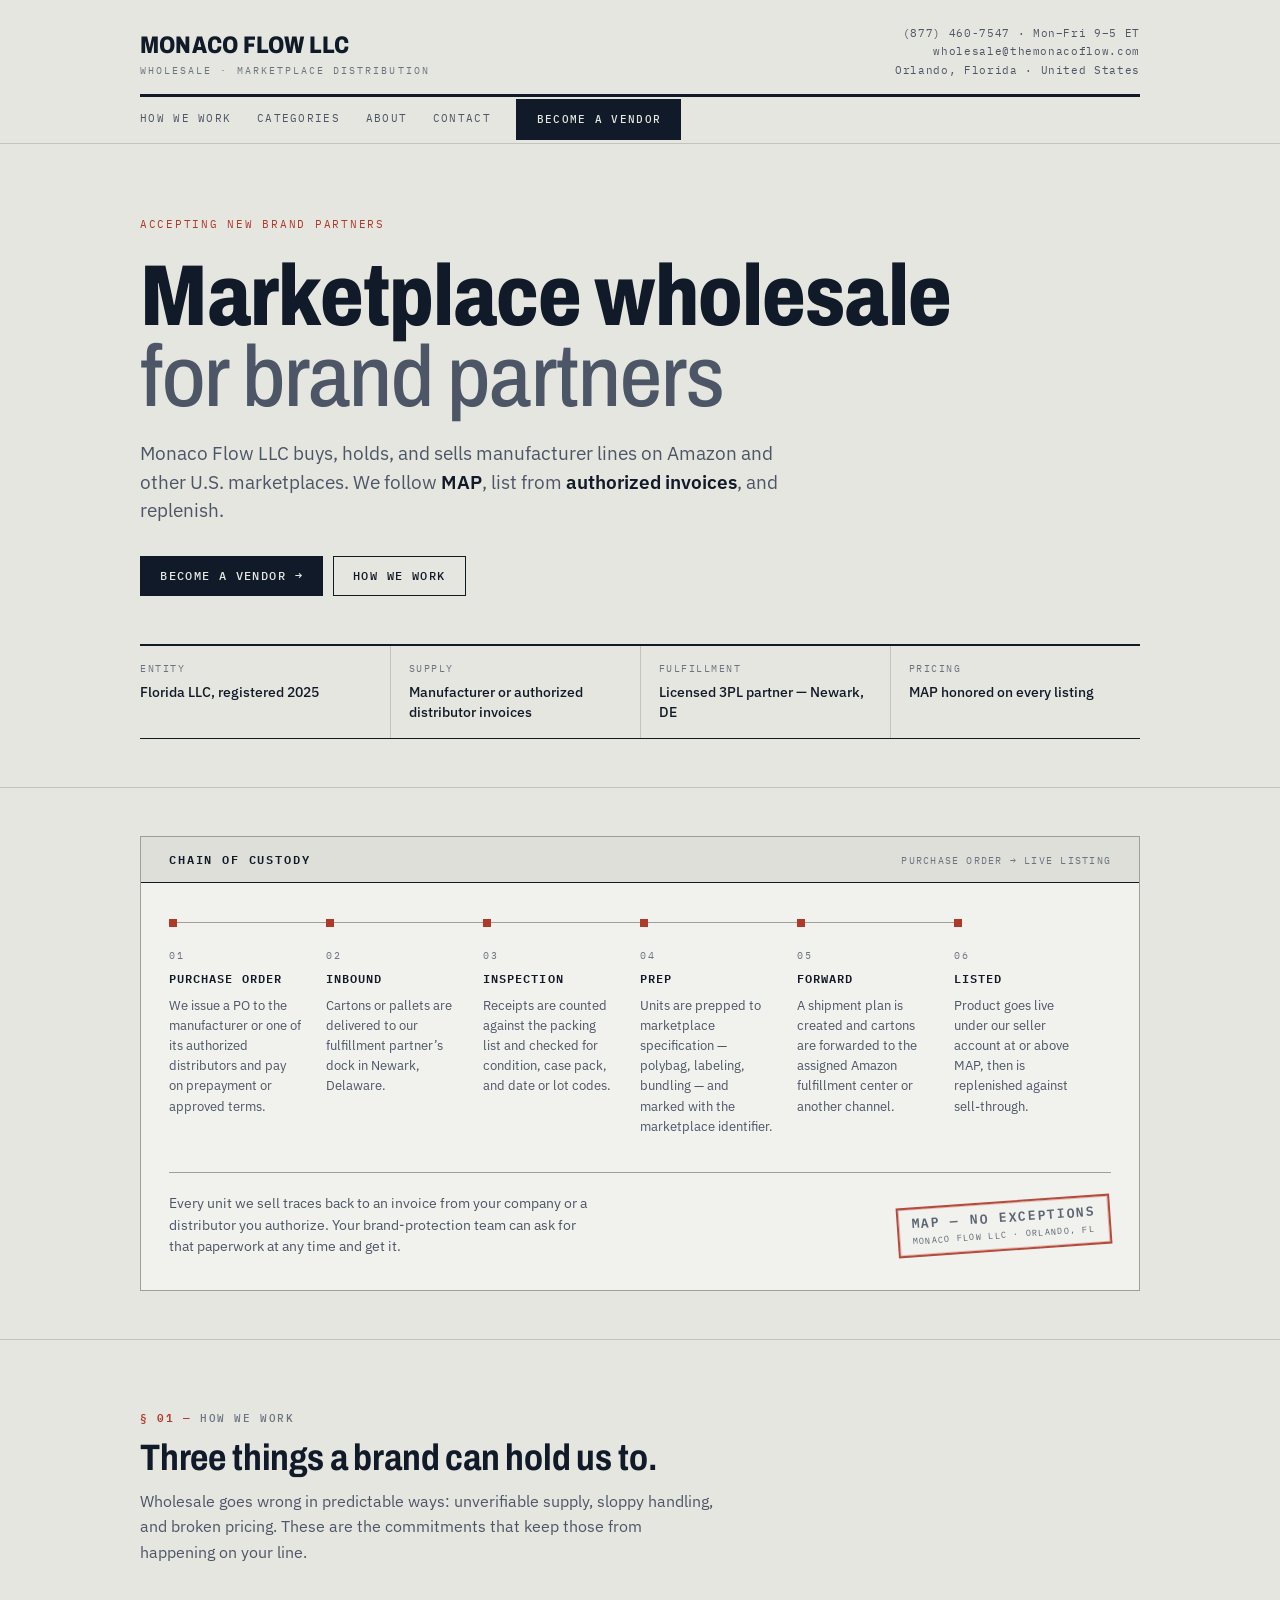
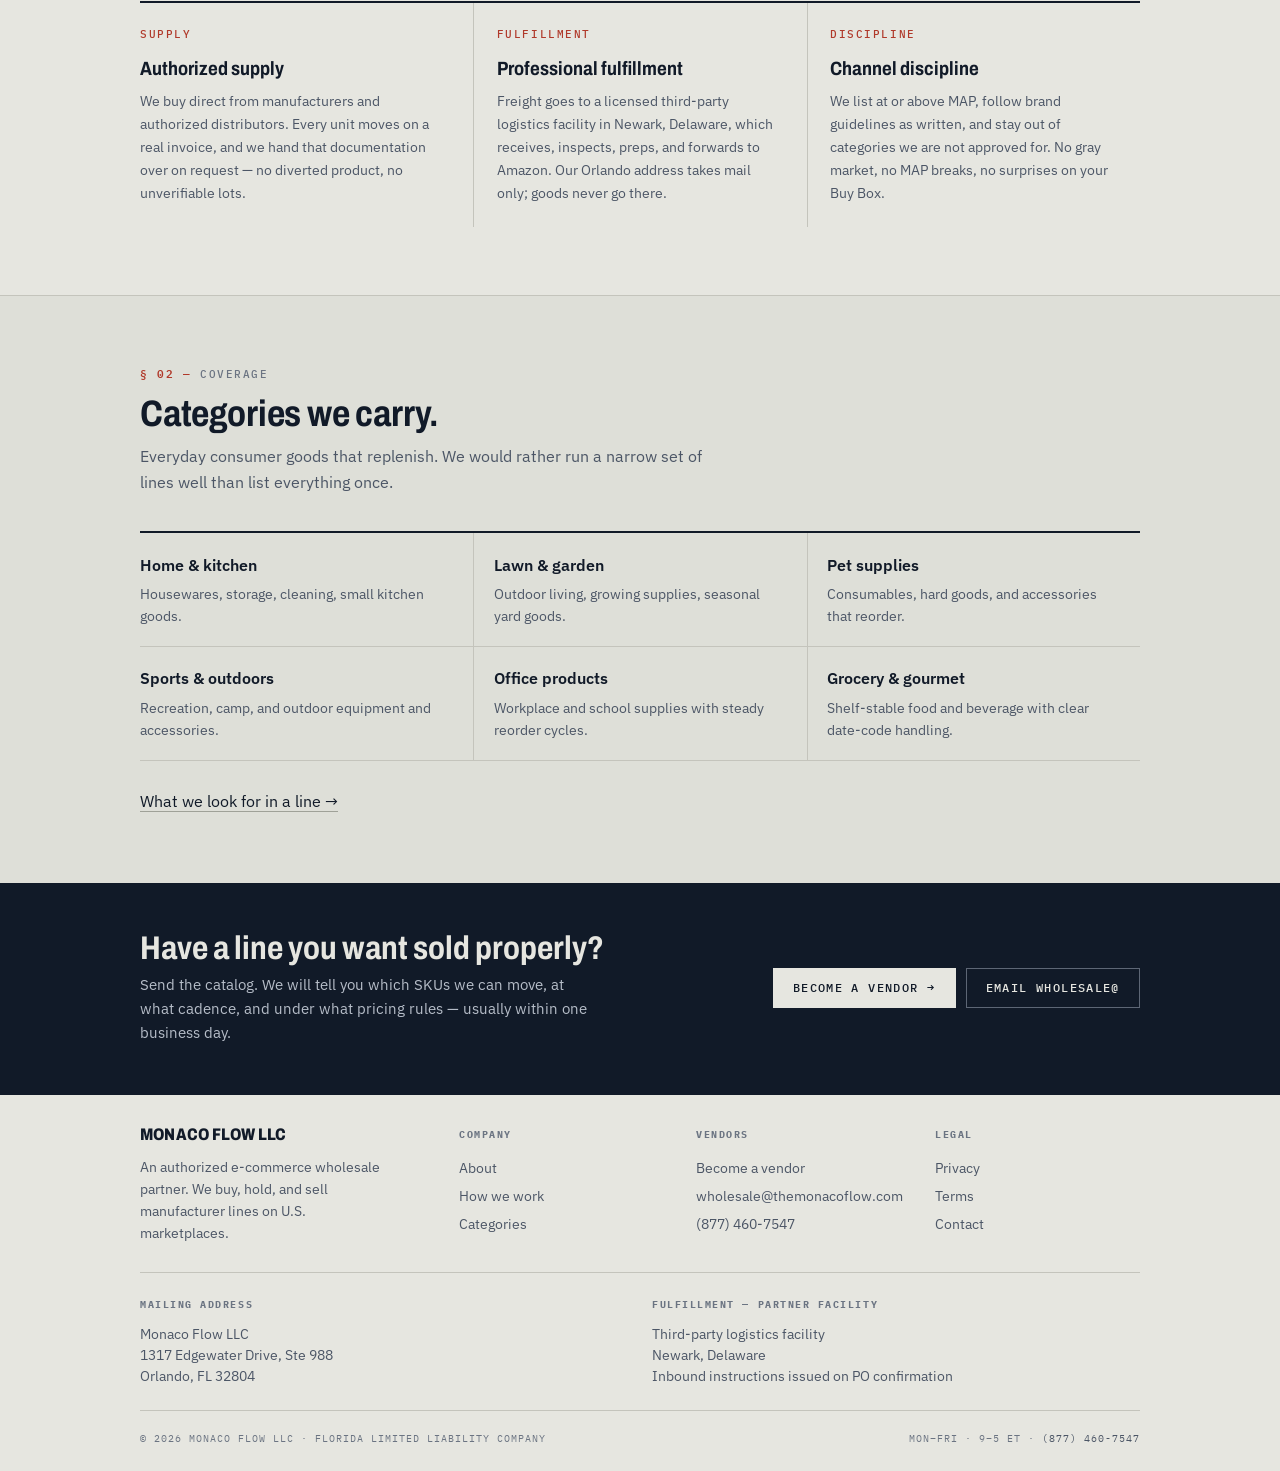
==== commit 66ce41cf: "Reset the site as a trade document; stop calling the mailbox a headquarters The dark-navy build read" ====
--- a/index.html
+++ b/index.html
@@ -3,10 +3,10 @@
 <head>
 <meta charset="utf-8">
 <meta name="viewport" content="width=device-width, initial-scale=1">
-<meta name="theme-color" content="#080e18">
-<meta name="color-scheme" content="dark">
+<meta name="theme-color" content="#e6e6e0">
+<meta name="color-scheme" content="light">
 <title>Monaco Flow LLC — Wholesale &amp; Marketplace Distribution</title>
-<meta name="description" content="Monaco Flow LLC buys, holds, and sells manufacturer lines on Amazon and other U.S. marketplaces. MAP-compliant, invoice-authorized, replenished. Registered Florida LLC, Orlando.">
+<meta name="description" content="Monaco Flow LLC buys, holds, and sells manufacturer lines on Amazon and other U.S. marketplaces. MAP-compliant, invoice-authorized, replenished. Registered Florida LLC.">
 <link rel="canonical" href="https://themonacoflow.com/">
 <meta name="robots" content="index, follow, max-image-preview:large">
 
@@ -26,7 +26,7 @@
 <link rel="icon" type="image/svg+xml" href="favicon.svg">
 <link rel="preconnect" href="https://fonts.googleapis.com">
 <link rel="preconnect" href="https://fonts.gstatic.com" crossorigin>
-<link href="https://fonts.googleapis.com/css2?family=Archivo:wdth,wght@100..125,600..800&family=IBM+Plex+Mono:wght@400;500;600&family=IBM+Plex+Sans:wght@400;500;600&display=swap" rel="stylesheet">
+<link href="https://fonts.googleapis.com/css2?family=Archivo:wdth,wght@62..100,400..800&family=IBM+Plex+Mono:wght@400;500;600&family=IBM+Plex+Sans:wght@400;500;600&display=swap" rel="stylesheet">
 <link rel="stylesheet" href="site.css">
 
 <script type="application/ld+json">
@@ -62,22 +62,33 @@
 </head>
 <body>
 
-<header class="masthead">
-  <div class="wrap masthead__inner">
-    <a class="wordmark" href="/">
-      <span class="wordmark__name">Monaco Flow LLC</span>
-      <span class="wordmark__sub">Wholesale &middot; Marketplace Distribution</span>
+<header class="letterhead">
+  <div class="wrap letterhead__inner">
+    <a class="mark" href="/">
+      <span class="mark__name">Monaco Flow LLC</span>
+      <span class="mark__sub">Wholesale &middot; Marketplace Distribution</span>
     </a>
+    <div class="letterhead__contact">
+      <a href="tel:+18774607547">(877) 460-7547</a> &middot; Mon&ndash;Fri 9&ndash;5 ET<br>
+      <a href="mailto:wholesale@themonacoflow.com">wholesale@themonacoflow.com</a><br>
+      Orlando, Florida &middot; United States
+    </div>
+  </div>
+  <div class="wrap"><div class="letterhead__rules"></div></div>
+</header>
+
+<div class="navbar">
+  <div class="wrap navbar__inner">
     <button class="nav-toggle" type="button" aria-expanded="false" aria-controls="site-nav">Menu</button>
     <nav class="nav" id="site-nav" aria-label="Main">
-      <a href="how-we-work.html">How we work</a>
-      <a href="categories.html">Categories</a>
-      <a href="about.html">About</a>
-      <a href="contact.html">Contact</a>
-      <a class="btn" href="vendors.html">Become a vendor</a>
+        <a href="how-we-work.html">How we work</a>
+        <a href="categories.html">Categories</a>
+        <a href="about.html">About</a>
+        <a href="contact.html">Contact</a>
+        <a class="btn" href="vendors.html">Become a vendor</a>
     </nav>
   </div>
-</header>
+</div>
 
 <main>
 
@@ -192,7 +203,7 @@
         <div class="commit">
           <span class="mono">Fulfillment</span>
           <h3>Professional fulfillment</h3>
-          <p>Freight goes to a licensed third-party logistics facility in Newark, Delaware, which receives, inspects, preps, and forwards to Amazon. Our Orlando address is the office and mail address, not a dock.</p>
+          <p>Freight goes to a licensed third-party logistics facility in Newark, Delaware, which receives, inspects, preps, and forwards to Amazon. Our Orlando address takes mail only; goods never go there.</p>
         </div>
         <div class="commit">
           <span class="mono">Discipline</span>
@@ -263,7 +274,7 @@
   <div class="wrap">
     <div class="footer__grid">
       <div class="footer__brand">
-        <span class="wordmark__name">Monaco Flow LLC</span>
+        <span class="mark__name" style="font-size:1.05rem;">Monaco Flow LLC</span>
         <p>An authorized e-commerce wholesale partner. We buy, hold, and sell manufacturer lines on U.S. marketplaces.</p>
       </div>
       <div>
@@ -288,7 +299,7 @@
 
     <div class="footer__addresses addresses">
       <div>
-        <h4>Headquarters &amp; mail</h4>
+        <h4>Mailing address</h4>
         <address>
           Monaco Flow LLC<br>
           1317 Edgewater Drive, Ste 988<br>
@@ -306,7 +317,7 @@
     </div>
 
     <div class="footer__base">
-      <p>&copy; 2026 Monaco Flow LLC</p>
+      <p>&copy; 2026 Monaco Flow LLC &middot; Florida limited liability company</p>
       <p>Mon&ndash;Fri &middot; 9&ndash;5 ET &middot; <a href="tel:+18774607547">(877) 460-7547</a></p>
     </div>
   </div>
--- a/site.css
+++ b/site.css
@@ -1,418 +1,351 @@
 /* ==========================================================================
    Monaco Flow LLC — themonacoflow.com
-   Design system: navy ink shell, paper documents inset.
+   Set as a trade document: navy ink on bond paper, ruled, stamped.
    The paperwork is the product.
    ========================================================================== */
 
 *, *::before, *::after { margin: 0; padding: 0; box-sizing: border-box; }
 
 :root {
-    /* Ink — the operator shell */
-    --ink:        #080e18;
-    --ink-1:      #0c1524;
-    --ink-2:      #121d30;
-
-    /* Paper — documents laid on the shell */
-    --paper:      #e9ecf1;
-    --paper-2:    #dbe1e9;
-    --paper-3:    #c9d2de;
-    --paper-ink:  #0a1220;
-
-    /* Type on ink */
-    --slate:      #93a0b4;
-    --slate-dim:  #7a88a0;
+    /* Bond paper — deliberately neutral, not cream */
+    --paper:   #e6e6e0;
+    --ply:     #dedfd8;   /* second ply: tinted document blocks */
+    --field:   #f4f4f0;   /* form fields */
+
+    /* Printing ink */
+    --ink:     #111a28;
+    --ink-2:   #4c5666;
+    --ink-3:   #6b7482;
 
     /* Rules */
-    --hair:       rgba(233, 236, 241, 0.10);
-    --hair-2:     rgba(233, 236, 241, 0.20);
-
-    /* The one flourish: a rubber stamp, only ever on paper */
-    --stamp:      #b23a2b;
+    --rule:        #c4c4bc;
+    --rule-strong: #9fa198;
+
+    /* Spot colour. Stamps, clause numerals, required marks. Nothing else. */
+    --stamp: #b0392a;
 
     --font-display: 'Archivo', 'Helvetica Neue', Helvetica, Arial, sans-serif;
     --font-body:    'IBM Plex Sans', -apple-system, BlinkMacSystemFont, 'Segoe UI', system-ui, sans-serif;
     --font-mono:    'IBM Plex Mono', ui-monospace, SFMono-Regular, Menlo, monospace;
 
-    --wrap: 1160px;
+    --wrap: 1080px;
     --pad:  clamp(1.25rem, 4vw, 2.5rem);
 }
 
-html { scroll-behavior: smooth; -webkit-text-size-adjust: 100%; }
+html { -webkit-text-size-adjust: 100%; }
 
 body {
     font-family: var(--font-body);
-    background: var(--ink);
-    color: var(--paper);
+    background: var(--paper);
+    color: var(--ink);
     font-size: 1rem;
-    line-height: 1.65;
+    line-height: 1.6;
     overflow-wrap: break-word;
     -webkit-font-smoothing: antialiased;
     -moz-osx-font-smoothing: grayscale;
 }
 
-/* Grid and flex children shrink instead of forcing the page sideways. */
-.cols > *, .cats > *, .factrule > div, .rail__stop, .row, .addresses > * { min-width: 0; }
-
 a { color: inherit; text-decoration: none; }
 img, svg { display: block; max-width: 100%; }
-
-::selection { background: var(--paper); color: var(--ink); }
-
-:focus-visible {
-    outline: 2px solid var(--paper);
-    outline-offset: 3px;
-    border-radius: 2px;
-}
+::selection { background: var(--ink); color: var(--paper); }
+
+:focus-visible { outline: 2px solid var(--stamp); outline-offset: 2px; }
+
+.cols > *, .cats > *, .factrule > div, .rail__stop, .row, .addresses > * { min-width: 0; }
 
 /* --------------------------------------------------------------------------
    Type roles
    -------------------------------------------------------------------------- */
 
+/* Condensed grotesque: form letterhead, not landing page. */
 .display {
     font-family: var(--font-display);
     font-weight: 800;
-    font-stretch: 112%;
-    letter-spacing: -0.03em;
-    line-height: 0.98;
+    font-stretch: 79%;
+    letter-spacing: -0.01em;
+    line-height: 0.94;
     text-wrap: balance;
 }
-
-/* The typographic device: heavy+wide subject, lighter+narrower qualifier. */
-.display .qual {
-    display: block;
+.display .qual { display: block; font-weight: 500; font-stretch: 84%; color: var(--ink-2); }
+
+.mono {
+    font-family: var(--font-mono);
+    font-size: 0.7rem;
+    letter-spacing: 0.14em;
+    text-transform: uppercase;
+    font-weight: 500;
+}
+
+.lede { font-size: clamp(1.02rem, 1.5vw, 1.16rem); line-height: 1.55; color: var(--ink-2); max-width: 60ch; }
+.lede strong { color: var(--ink); font-weight: 600; }
+
+/* --------------------------------------------------------------------------
+   Layout
+   -------------------------------------------------------------------------- */
+
+.wrap { max-width: var(--wrap); margin-inline: auto; padding-inline: var(--pad); }
+
+main { counter-reset: clause; }
+
+.band { padding-block: clamp(2.75rem, 6vw, 4.25rem); border-top: 1px solid var(--rule); }
+.band--tight { padding-block: clamp(2rem, 4vw, 3rem); }
+.band--rule { border-top: 1px solid var(--rule); }
+.band--raise { background: var(--ply); }
+
+.band-head { max-width: 66ch; margin-bottom: clamp(1.5rem, 3vw, 2.25rem); counter-increment: clause; }
+.band-head .mono { color: var(--ink-3); display: block; margin-bottom: 0.7rem; }
+/* Clause numerals: a document's own structure, in the spot colour. */
+.band-head .mono::before {
+    content: "§ " counter(clause, decimal-leading-zero) " — ";
+    color: var(--stamp);
     font-weight: 600;
-    font-stretch: 100%;
-    color: var(--slate);
-    letter-spacing: -0.02em;
-}
-
-.mono {
-    font-family: var(--font-mono);
-    font-size: 0.7rem;
-    letter-spacing: 0.16em;
-    text-transform: uppercase;
-    font-weight: 500;
-}
-
-.lede {
-    font-size: clamp(1.05rem, 1.6vw, 1.22rem);
-    line-height: 1.6;
-    color: var(--slate);
-    max-width: 62ch;
-}
-.lede strong { color: var(--paper); font-weight: 600; }
-
-/* --------------------------------------------------------------------------
-   Layout
-   -------------------------------------------------------------------------- */
-
-.wrap { max-width: var(--wrap); margin-inline: auto; padding-inline: var(--pad); }
-
-.band { padding-block: clamp(3.5rem, 8vw, 6.5rem); }
-.band--tight { padding-block: clamp(2.5rem, 5vw, 3.75rem); }
-.band--rule { border-top: 1px solid var(--hair); }
-.band--raise { background: var(--ink-1); }
-
-.band-head { max-width: 68ch; margin-bottom: clamp(2rem, 4vw, 3rem); }
-.band-head .mono { color: var(--slate-dim); display: block; margin-bottom: 1rem; }
+}
 .band-head h2 {
     font-family: var(--font-display);
     font-weight: 700;
-    font-stretch: 108%;
-    font-size: clamp(1.7rem, 3.4vw, 2.6rem);
-    letter-spacing: -0.028em;
-    line-height: 1.05;
-    margin-bottom: 0.9rem;
+    font-stretch: 82%;
+    font-size: clamp(1.6rem, 3.1vw, 2.3rem);
+    letter-spacing: -0.005em;
+    line-height: 1.04;
+    margin-bottom: 0.7rem;
     text-wrap: balance;
 }
-.band-head p { color: var(--slate); max-width: 60ch; }
-
-/* --------------------------------------------------------------------------
-   Masthead
-   -------------------------------------------------------------------------- */
-
-.masthead {
-    position: sticky;
-    top: 0;
-    z-index: 50;
-    background: rgba(8, 14, 24, 0.9);
-    backdrop-filter: saturate(150%) blur(14px);
-    -webkit-backdrop-filter: saturate(150%) blur(14px);
-    border-bottom: 1px solid var(--hair);
-}
-.masthead__inner {
+.band-head p { color: var(--ink-2); max-width: 58ch; }
+
+/* --------------------------------------------------------------------------
+   Letterhead
+   -------------------------------------------------------------------------- */
+
+.letterhead { background: var(--paper); }
+.letterhead__inner {
     display: flex;
-    align-items: center;
+    flex-wrap: wrap;
+    align-items: flex-end;
     justify-content: space-between;
-    gap: 1.5rem;
-    min-height: 74px;
-}
-
-.wordmark { display: flex; flex-direction: column; gap: 0.15rem; padding-block: 0.9rem; }
-.wordmark__name {
+    gap: 1rem 2rem;
+    padding-block: 1.5rem 0.9rem;
+}
+
+.mark__name {
+    display: block;
     font-family: var(--font-display);
     font-weight: 800;
-    font-stretch: 118%;
-    font-size: 0.98rem;
-    letter-spacing: 0.02em;
+    font-stretch: 82%;
+    font-size: 1.5rem;
+    letter-spacing: 0.01em;
     text-transform: uppercase;
     line-height: 1;
-    color: var(--paper);
-}
-.wordmark__sub {
-    font-family: var(--font-mono);
-    font-size: 0.6rem;
+    color: var(--ink);
+}
+.mark__sub {
+    display: block;
+    font-family: var(--font-mono);
+    font-size: 0.64rem;
     letter-spacing: 0.2em;
     text-transform: uppercase;
-    color: var(--slate-dim);
-    line-height: 1;
-}
-
-.nav { display: flex; align-items: center; gap: 1.75rem; }
+    color: var(--ink-3);
+    margin-top: 0.4rem;
+}
+
+/* Real letterheads carry the contact block. */
+.letterhead__contact {
+    text-align: right;
+    font-family: var(--font-mono);
+    font-size: 0.68rem;
+    letter-spacing: 0.06em;
+    color: var(--ink-2);
+    line-height: 1.7;
+}
+.letterhead__contact a:hover { color: var(--stamp); }
+
+/* The double rule under a letterhead. */
+.letterhead__rules { border-top: 2px solid var(--ink); border-bottom: 1px solid var(--ink); height: 3px; }
+
+.navbar { position: sticky; top: 0; z-index: 40; background: var(--paper); border-bottom: 1px solid var(--rule); }
+.navbar__inner { display: flex; align-items: center; justify-content: space-between; gap: 1rem; min-height: 46px; }
+
+.nav { display: flex; align-items: center; gap: 1.6rem; }
 .nav a {
-    font-size: 0.88rem;
-    font-weight: 500;
-    color: var(--slate);
-    padding-block: 0.35rem;
-    border-bottom: 1px solid transparent;
-    transition: color 0.15s, border-color 0.15s;
-}
-.nav a:hover { color: var(--paper); border-bottom-color: var(--paper); }
-.nav a[aria-current="page"] { color: var(--paper); border-bottom-color: var(--hair-2); }
-
-/* The nav CTA is a button first: keep link styling from overriding it. */
-.nav a.btn,
-.nav a.btn:hover,
-.nav a.btn[aria-current="page"] { color: var(--ink); border-bottom-color: transparent; }
+    font-family: var(--font-mono);
+    font-size: 0.68rem;
+    letter-spacing: 0.12em;
+    text-transform: uppercase;
+    color: var(--ink-2);
+    padding-block: 0.75rem;
+    border-bottom: 2px solid transparent;
+}
+.nav a:hover { color: var(--ink); border-bottom-color: var(--ink); }
+.nav a[aria-current="page"] { color: var(--ink); border-bottom-color: var(--stamp); }
 
 .nav-toggle {
     display: none;
     background: none;
-    border: 1px solid var(--hair-2);
-    border-radius: 2px;
-    color: var(--paper);
-    font-family: var(--font-mono);
-    font-size: 0.66rem;
-    letter-spacing: 0.14em;
-    text-transform: uppercase;
-    padding: 0.55rem 0.7rem;
+    border: 1px solid var(--rule-strong);
+    color: var(--ink);
+    font-family: var(--font-mono);
+    font-size: 0.64rem;
+    letter-spacing: 0.12em;
+    text-transform: uppercase;
+    padding: 0.45rem 0.65rem;
     cursor: pointer;
 }
 
 /* --------------------------------------------------------------------------
-   Buttons
+   Buttons — stamped blocks, no rounding
    -------------------------------------------------------------------------- */
 
 .btn {
     display: inline-flex;
     align-items: center;
-    gap: 0.6rem;
-    font-family: var(--font-body);
-    font-size: 0.92rem;
-    font-weight: 600;
+    gap: 0.55rem;
+    font-family: var(--font-mono);
+    font-size: 0.72rem;
+    font-weight: 500;
+    letter-spacing: 0.12em;
+    text-transform: uppercase;
     line-height: 1;
-    padding: 0.95rem 1.4rem;
-    border: 1px solid var(--paper);
-    border-radius: 2px;
-    background: var(--paper);
-    color: var(--ink);
+    padding: 0.85rem 1.2rem;
+    border: 1px solid var(--ink);
+    background: var(--ink);
+    color: var(--paper);
     cursor: pointer;
-    transition: background 0.15s, color 0.15s, border-color 0.15s, transform 0.15s;
-}
-.btn:hover { background: #fff; border-color: #fff; transform: translateY(-1px); }
-.btn .arrow { transition: transform 0.15s; }
-.btn:hover .arrow { transform: translateX(3px); }
-
-.btn--ghost { background: transparent; color: var(--paper); border-color: var(--hair-2); }
-.btn--ghost:hover { background: transparent; color: var(--paper); border-color: var(--paper); }
-
-.btn--ink { background: var(--paper-ink); color: var(--paper); border-color: var(--paper-ink); }
-.btn--ink:hover { background: #16233b; border-color: #16233b; }
-
-.btn-row { display: flex; flex-wrap: wrap; gap: 0.75rem; }
-
-.textlink {
-    color: var(--paper);
-    border-bottom: 1px solid var(--hair-2);
-    transition: border-color 0.15s;
-}
-.textlink:hover { border-bottom-color: var(--paper); }
+    transition: background 0.12s, color 0.12s;
+}
+.btn:hover { background: var(--stamp); border-color: var(--stamp); color: #fff; }
+.btn .arrow { transition: transform 0.12s; }
+.btn:hover .arrow { transform: translateX(2px); }
+
+.btn--ghost { background: transparent; color: var(--ink); }
+.btn--ghost:hover { background: var(--ink); color: var(--paper); border-color: var(--ink); }
+
+.nav a.btn { color: var(--paper); border-bottom-color: var(--ink); padding-block: 0.85rem; }
+.nav a.btn:hover, .nav a.btn[aria-current="page"] { color: #fff; border-bottom-color: var(--stamp); }
+
+.btn-row { display: flex; flex-wrap: wrap; gap: 0.6rem; }
+
+.textlink { color: var(--ink); border-bottom: 1px solid var(--rule-strong); }
+.textlink:hover { color: var(--stamp); border-bottom-color: var(--stamp); }
 
 /* --------------------------------------------------------------------------
    Hero
    -------------------------------------------------------------------------- */
 
-.hero { padding-block: clamp(3.5rem, 9vw, 7rem) clamp(3rem, 6vw, 4.5rem); }
-
+.hero { padding-block: clamp(2.5rem, 6vw, 4.5rem) clamp(2rem, 4vw, 3rem); }
+
+/* A filing status line, not a pill with a blinking dot. */
 .eyebrow {
-    display: inline-flex;
-    align-items: center;
-    gap: 0.6rem;
-    font-family: var(--font-mono);
-    font-size: 0.66rem;
-    letter-spacing: 0.2em;
-    text-transform: uppercase;
-    color: var(--slate);
-    border: 1px solid var(--hair-2);
-    border-radius: 2px;
-    padding: 0.45rem 0.8rem;
-    margin-bottom: 1.75rem;
-}
-.eyebrow .dot {
-    width: 6px; height: 6px; border-radius: 50%;
-    background: #52c07a;
-    box-shadow: 0 0 0 3px rgba(82, 192, 122, 0.18);
-}
-
-.hero h1 {
-    font-size: clamp(2.5rem, 7.2vw, 5.1rem);
-    margin-bottom: 1.6rem;
-}
-.hero .lede { margin-bottom: 2.25rem; }
-
-/* Fact rule — verifiable claims only, set as a manifest header */
+    display: block;
+    font-family: var(--font-mono);
+    font-size: 0.68rem;
+    letter-spacing: 0.16em;
+    text-transform: uppercase;
+    color: var(--stamp);
+    margin-bottom: 1.4rem;
+}
+.eyebrow .dot { display: none; }
+
+.hero h1 { font-size: clamp(2.6rem, 8vw, 5.4rem); margin-bottom: 1.3rem; }
+.hero .lede { margin-bottom: 1.9rem; }
+
+/* Spec table — ruled, tabular, no cards */
 .factrule {
     display: grid;
     grid-template-columns: repeat(4, 1fr);
-    gap: 1px;
-    margin-top: clamp(2.5rem, 5vw, 3.5rem);
-    background: var(--hair);
-    border-block: 1px solid var(--hair);
-}
-.factrule > div { background: var(--ink); padding: 1.15rem 1.35rem; }
-.factrule > div:first-child { padding-left: 0; }
+    margin-top: clamp(2rem, 4vw, 3rem);
+    border-top: 2px solid var(--ink);
+    border-bottom: 1px solid var(--ink);
+}
+.factrule > div { padding: 0.9rem 1.1rem 1rem 0; }
+.factrule > div + div { border-left: 1px solid var(--rule); padding-left: 1.1rem; }
 .factrule dt {
     font-family: var(--font-mono);
-    font-size: 0.62rem;
-    letter-spacing: 0.18em;
-    text-transform: uppercase;
-    color: var(--slate-dim);
-    margin-bottom: 0.4rem;
-}
-.factrule dd { font-size: 0.92rem; font-weight: 500; color: var(--paper); line-height: 1.4; }
-
-/* --------------------------------------------------------------------------
-   Paper document — the signature surface
-   -------------------------------------------------------------------------- */
-
-.doc {
-    background: var(--paper);
-    color: var(--paper-ink);
-    border-radius: 3px;
-    box-shadow: 0 30px 60px -30px rgba(0, 0, 0, 0.75), 0 2px 0 0 rgba(255, 255, 255, 0.06);
-    overflow: hidden;
-}
+    font-size: 0.6rem;
+    letter-spacing: 0.16em;
+    text-transform: uppercase;
+    color: var(--ink-3);
+    margin-bottom: 0.35rem;
+}
+.factrule dd { font-size: 0.9rem; font-weight: 500; line-height: 1.4; }
+
+/* --------------------------------------------------------------------------
+   Document blocks
+   -------------------------------------------------------------------------- */
+
+/* A document sits on the desk, so it is the lighter surface. */
+.doc { background: #f1f1ed; border: 1px solid var(--rule-strong); }
 .doc__head {
     display: flex;
     flex-wrap: wrap;
     align-items: baseline;
     justify-content: space-between;
-    gap: 0.75rem 1.5rem;
-    padding: 1rem clamp(1.25rem, 3vw, 2.25rem);
-    border-bottom: 1px solid var(--paper-3);
-    background: var(--paper-2);
+    gap: 0.5rem 1.5rem;
+    padding: 0.8rem clamp(1rem, 2.5vw, 1.75rem);
+    border-bottom: 1px solid var(--ink);
+    background: var(--ply);
 }
 .doc__title {
     font-family: var(--font-mono);
     font-size: 0.72rem;
-    font-weight: 500;
-    letter-spacing: 0.18em;
-    text-transform: uppercase;
-    color: var(--paper-ink);
+    font-weight: 600;
+    letter-spacing: 0.16em;
+    text-transform: uppercase;
 }
 .doc__meta {
     font-family: var(--font-mono);
-    font-size: 0.66rem;
-    letter-spacing: 0.14em;
-    text-transform: uppercase;
-    color: #5a687d;
-}
-.doc__body { padding: clamp(1.5rem, 4vw, 2.75rem) clamp(1.25rem, 3vw, 2.25rem); position: relative; }
+    font-size: 0.64rem;
+    letter-spacing: 0.12em;
+    text-transform: uppercase;
+    color: var(--ink-3);
+}
+.doc__body { padding: clamp(1.25rem, 3vw, 2rem) clamp(1rem, 2.5vw, 1.75rem); }
 
 /* Rubber stamp — the single flourish */
 .stamp {
     display: inline-block;
     border: 2px solid var(--stamp);
-    border-radius: 3px;
-    padding: 0.5rem 0.85rem;
+    padding: 0.45rem 0.8rem;
     color: var(--stamp);
-    transform: rotate(-5deg);
-    opacity: 0.85;
-    box-shadow: inset 0 0 0 1px rgba(178, 58, 43, 0.35);
+    transform: rotate(-4deg);
+    box-shadow: inset 0 0 0 1px rgba(176, 57, 42, 0.3);
+    opacity: 0.9;
 }
 .stamp b {
     display: block;
     font-family: var(--font-mono);
     font-weight: 600;
-    font-size: 0.85rem;
-    letter-spacing: 0.14em;
+    font-size: 0.82rem;
+    letter-spacing: 0.13em;
     text-transform: uppercase;
     line-height: 1.2;
 }
 .stamp span {
     display: block;
     font-family: var(--font-mono);
-    font-size: 0.55rem;
-    letter-spacing: 0.16em;
-    text-transform: uppercase;
-    opacity: 0.85;
-    margin-top: 0.15rem;
+    font-size: 0.54rem;
+    letter-spacing: 0.15em;
+    text-transform: uppercase;
+    margin-top: 0.1rem;
 }
 
 /* --------------------------------------------------------------------------
    Custody rail — a real sequence, so it is numbered
    -------------------------------------------------------------------------- */
 
-.rail {
-    display: grid;
-    grid-template-columns: repeat(6, 1fr);
-    gap: 0;
-    list-style: none;
-}
-.rail__stop { position: relative; padding: 2.35rem 1rem 0 0; }
-.rail__stop::before {
-    content: '';
-    position: absolute;
-    top: 8px; left: 0; right: 0;
-    height: 1px;
-    background: var(--paper-3);
-}
-.rail__stop:last-child::before { right: calc(100% - 9px); }
-.rail__stop::after {
-    content: '';
-    position: absolute;
-    top: 4px; left: 0;
-    width: 9px; height: 9px;
-    background: var(--paper-ink);
-    border-radius: 1px;
-}
-.rail__n {
-    font-family: var(--font-mono);
-    font-size: 0.62rem;
-    letter-spacing: 0.16em;
-    color: #5a687d;
-    display: block;
-    margin-bottom: 0.35rem;
-}
+.rail { display: grid; grid-template-columns: repeat(6, 1fr); list-style: none; }
+.rail__stop { position: relative; padding: 2.1rem 0.9rem 0 0; }
+.rail__stop::before { content: ''; position: absolute; top: 7px; left: 0; right: 0; height: 1px; background: var(--rule-strong); }
+.rail__stop:last-child::before { right: calc(100% - 8px); }
+.rail__stop::after { content: ''; position: absolute; top: 4px; left: 0; width: 8px; height: 8px; background: var(--stamp); }
+.rail__n { font-family: var(--font-mono); font-size: 0.6rem; letter-spacing: 0.16em; color: var(--ink-3); display: block; margin-bottom: 0.3rem; }
 .rail__stop h3 {
     font-family: var(--font-mono);
-    font-size: 0.78rem;
+    font-size: 0.74rem;
     font-weight: 600;
-    letter-spacing: 0.1em;
-    text-transform: uppercase;
-    margin-bottom: 0.5rem;
-    color: var(--paper-ink);
-}
-.rail__stop p { font-size: 0.86rem; line-height: 1.55; color: #46536a; padding-right: 0.75rem; }
-
-/* Rows set on paper rather than ink */
-.doc .rows { border-top-color: var(--paper-3); }
-.doc .row { border-bottom-color: var(--paper-3); grid-template-columns: 190px 1fr; }
-.doc .row dt { color: #5a687d; }
-.doc .row dd { color: var(--paper-ink); }
-.doc .row dd p { color: #46536a; }
-.doc .row dd strong { font-weight: 600; }
-.doc .row:last-child { border-bottom: none; padding-bottom: 0; }
+    letter-spacing: 0.09em;
+    text-transform: uppercase;
+    margin-bottom: 0.45rem;
+}
+.rail__stop p { font-size: 0.84rem; line-height: 1.5; color: var(--ink-2); padding-right: 0.6rem; }
 
 .doc__foot {
     display: flex;
@@ -420,289 +353,271 @@
     align-items: center;
     justify-content: space-between;
     gap: 1.5rem;
-    margin-top: clamp(1.75rem, 4vw, 2.5rem);
-    padding-top: 1.5rem;
-    border-top: 1px solid var(--paper-3);
-}
-.doc__foot p { font-size: 0.86rem; color: #46536a; max-width: 56ch; }
-
-/* --------------------------------------------------------------------------
-   Commitments — principles, not a sequence: labelled, not numbered
-   -------------------------------------------------------------------------- */
-
-.cols { display: grid; grid-template-columns: repeat(3, 1fr); gap: 1px; background: var(--hair); }
-.cols > * { background: var(--ink-1); padding: clamp(1.5rem, 3vw, 2.25rem); }
-
-.commit .mono { color: var(--slate-dim); display: block; margin-bottom: 1.1rem; }
+    margin-top: clamp(1.5rem, 3vw, 2.25rem);
+    padding-top: 1.25rem;
+    border-top: 1px solid var(--rule-strong);
+}
+.doc__foot p { font-size: 0.85rem; color: var(--ink-2); max-width: 54ch; }
+
+/* --------------------------------------------------------------------------
+   Ruled definition rows — the workhorse
+   -------------------------------------------------------------------------- */
+
+.rows { border-top: 2px solid var(--ink); }
+.row {
+    display: grid;
+    grid-template-columns: 210px 1fr;
+    gap: 1.5rem;
+    padding: 1.1rem 0;
+    border-bottom: 1px solid var(--rule);
+}
+.row dt {
+    font-family: var(--font-mono);
+    font-size: 0.66rem;
+    letter-spacing: 0.14em;
+    text-transform: uppercase;
+    color: var(--ink-3);
+    padding-top: 0.15rem;
+}
+.row dd p { color: var(--ink-2); }
+.row dd p + p { margin-top: 0.5rem; }
+.row dd a { border-bottom: 1px solid var(--rule-strong); }
+.row dd a:hover { color: var(--stamp); border-bottom-color: var(--stamp); }
+
+.doc .rows { border-top-color: var(--ink); }
+.doc .row { grid-template-columns: 190px 1fr; border-bottom-color: var(--rule-strong); }
+.doc .row:last-child { border-bottom: none; padding-bottom: 0; }
+
+/* --------------------------------------------------------------------------
+   Commitments and categories — ruled columns, not floating cards
+   -------------------------------------------------------------------------- */
+
+.cols { display: grid; grid-template-columns: repeat(3, 1fr); border-top: 2px solid var(--ink); }
+.cols > * { padding: 1.4rem 1.4rem 1.4rem 0; }
+.cols > * + * { border-left: 1px solid var(--rule); padding-left: 1.4rem; }
+
+.commit .mono { color: var(--stamp); display: block; margin-bottom: 0.9rem; }
 .commit h3 {
     font-family: var(--font-display);
     font-weight: 700;
-    font-stretch: 105%;
-    font-size: 1.22rem;
-    letter-spacing: -0.02em;
-    line-height: 1.2;
-    margin-bottom: 0.7rem;
-}
-.commit p { color: var(--slate); font-size: 0.94rem; }
-
-/* --------------------------------------------------------------------------
-   Category list
-   -------------------------------------------------------------------------- */
-
-.cats { display: grid; grid-template-columns: repeat(3, 1fr); gap: 1px; background: var(--hair); }
-.cat { background: var(--ink); padding: 1.5rem; }
-.band--raise .cat { background: var(--ink-1); }
-.cat h3 { font-size: 1.02rem; font-weight: 600; letter-spacing: -0.01em; margin-bottom: 0.35rem; }
-.cat p { font-size: 0.88rem; color: var(--slate); }
-.cat ul { list-style: none; margin-top: 0.75rem; }
+    font-stretch: 84%;
+    font-size: 1.2rem;
+    line-height: 1.15;
+    margin-bottom: 0.55rem;
+}
+.commit p { color: var(--ink-2); font-size: 0.9rem; }
+
+.cats { display: grid; grid-template-columns: repeat(3, 1fr); border-top: 2px solid var(--ink); }
+.cat { padding: 1.2rem 1.2rem 1.2rem 0; border-bottom: 1px solid var(--rule); }
+.cat:nth-child(3n+2), .cat:nth-child(3n) { border-left: 1px solid var(--rule); padding-left: 1.2rem; }
+.cat h3 { font-size: 1rem; font-weight: 600; margin-bottom: 0.3rem; }
+.cat p { font-size: 0.86rem; color: var(--ink-2); }
+.cat ul { list-style: none; margin-top: 0.6rem; }
 .cat li {
     font-family: var(--font-mono);
-    font-size: 0.66rem;
-    letter-spacing: 0.1em;
-    text-transform: uppercase;
-    color: var(--slate-dim);
-    padding-block: 0.2rem;
-}
-
-/* --------------------------------------------------------------------------
-   Definition rows — used for specs, contact blocks, policy facts
-   -------------------------------------------------------------------------- */
-
-.rows { border-top: 1px solid var(--hair); }
-.row {
-    display: grid;
-    grid-template-columns: 220px 1fr;
-    gap: 1.5rem;
-    padding: 1.35rem 0;
-    border-bottom: 1px solid var(--hair);
-}
-.row dt {
-    font-family: var(--font-mono);
-    font-size: 0.66rem;
-    letter-spacing: 0.16em;
-    text-transform: uppercase;
-    color: var(--slate-dim);
-    padding-top: 0.2rem;
-}
-.row dd { color: var(--paper); }
-.row dd p { color: var(--slate); }
-.row dd p + p { margin-top: 0.6rem; }
-.row dd a { border-bottom: 1px solid var(--hair-2); }
-.row dd a:hover { border-bottom-color: var(--paper); }
-
-/* --------------------------------------------------------------------------
-   Prose — policy and long-form pages
-   -------------------------------------------------------------------------- */
-
-.prose { max-width: 68ch; }
+    font-size: 0.64rem;
+    letter-spacing: 0.08em;
+    text-transform: uppercase;
+    color: var(--ink-3);
+    padding-block: 0.15rem;
+}
+
+/* --------------------------------------------------------------------------
+   Prose
+   -------------------------------------------------------------------------- */
+
+.prose { max-width: 66ch; }
 .prose h2 {
     font-family: var(--font-display);
     font-weight: 700;
-    font-stretch: 105%;
+    font-stretch: 84%;
     font-size: 1.2rem;
-    letter-spacing: -0.015em;
-    margin: 2.5rem 0 0.75rem;
+    margin: 2.1rem 0 0.6rem;
 }
 .prose h2:first-child { margin-top: 0; }
-.prose h3 { font-size: 1rem; font-weight: 600; margin: 1.75rem 0 0.5rem; }
-.prose p, .prose li { color: var(--slate); }
-.prose p { margin-bottom: 1rem; }
-.prose ul, .prose ol { margin: 0 0 1rem 1.25rem; }
-.prose li { margin-bottom: 0.4rem; }
-.prose a { color: var(--paper); border-bottom: 1px solid var(--hair-2); }
-.prose a:hover { border-bottom-color: var(--paper); }
-.prose strong { color: var(--paper); font-weight: 600; }
-
-.pagehead { padding-block: clamp(3rem, 6vw, 4.5rem) clamp(1.5rem, 3vw, 2.25rem); }
-.pagehead .mono { color: var(--slate-dim); display: block; margin-bottom: 1rem; }
+.prose h3 { font-size: 1rem; font-weight: 600; margin: 1.5rem 0 0.4rem; }
+.prose p, .prose li { color: var(--ink-2); }
+.prose p { margin-bottom: 0.9rem; }
+.prose ul, .prose ol { margin: 0 0 0.9rem 1.15rem; }
+.prose li { margin-bottom: 0.35rem; }
+.prose a { color: var(--ink); border-bottom: 1px solid var(--rule-strong); }
+.prose a:hover { color: var(--stamp); border-bottom-color: var(--stamp); }
+.prose strong { color: var(--ink); font-weight: 600; }
+
+.pagehead { padding-block: clamp(2.25rem, 5vw, 3.5rem) clamp(1.25rem, 2.5vw, 1.75rem); }
+.pagehead .mono { color: var(--stamp); display: block; margin-bottom: 0.9rem; }
 .pagehead h1 {
     font-family: var(--font-display);
     font-weight: 800;
-    font-stretch: 110%;
-    font-size: clamp(2.1rem, 5.2vw, 3.4rem);
-    letter-spacing: -0.03em;
-    line-height: 1.02;
-    margin-bottom: 1.1rem;
+    font-stretch: 80%;
+    font-size: clamp(2.1rem, 5.5vw, 3.5rem);
+    line-height: 0.98;
+    margin-bottom: 0.9rem;
     text-wrap: balance;
 }
 .pagehead .lede { margin-bottom: 0; }
 
 /* --------------------------------------------------------------------------
-   Vendor form — a paper application
-   -------------------------------------------------------------------------- */
-
-.form-grid { display: grid; grid-template-columns: repeat(2, 1fr); gap: 1.1rem 1.25rem; }
-.field { display: flex; flex-direction: column; gap: 0.4rem; }
+   Vendor form
+   -------------------------------------------------------------------------- */
+
+.form-grid { display: grid; grid-template-columns: repeat(2, 1fr); gap: 0.9rem 1.1rem; }
+.field { display: flex; flex-direction: column; gap: 0.3rem; }
 .field--full { grid-column: 1 / -1; }
 .field label {
     font-family: var(--font-mono);
-    font-size: 0.64rem;
-    letter-spacing: 0.14em;
-    text-transform: uppercase;
-    color: #46536a;
+    font-size: 0.62rem;
+    letter-spacing: 0.13em;
+    text-transform: uppercase;
+    color: var(--ink-3);
 }
 .field .req { color: var(--stamp); }
 .field input, .field select, .field textarea {
     font-family: var(--font-body);
-    font-size: 0.95rem;
-    color: var(--paper-ink);
-    background: #fff;
-    border: 1px solid var(--paper-3);
-    border-radius: 2px;
-    padding: 0.7rem 0.8rem;
+    font-size: 0.94rem;
+    color: var(--ink);
+    background: var(--field);
+    border: 1px solid var(--rule-strong);
+    border-radius: 0;
+    padding: 0.62rem 0.7rem;
     width: 100%;
-    transition: border-color 0.15s, box-shadow 0.15s;
-}
-.field input::placeholder, .field textarea::placeholder { color: #64748d; }
+}
+.field input::placeholder, .field textarea::placeholder { color: #8c94a0; }
 .field input:focus, .field select:focus, .field textarea:focus {
     outline: none;
-    border-color: var(--paper-ink);
-    box-shadow: 0 0 0 3px rgba(10, 18, 32, 0.12);
-}
-.field textarea { resize: vertical; min-height: 130px; }
+    border-color: var(--ink);
+    box-shadow: inset 0 -2px 0 0 var(--stamp);
+}
+.field textarea { resize: vertical; min-height: 120px; }
 .field select {
     appearance: none;
-    background-image: url("data:image/svg+xml;utf8,<svg xmlns='http://www.w3.org/2000/svg' viewBox='0 0 24 24' fill='none' stroke='%230a1220' stroke-width='2'><polyline points='6 9 12 15 18 9'/></svg>");
+    background-image: url("data:image/svg+xml;utf8,<svg xmlns='http://www.w3.org/2000/svg' viewBox='0 0 24 24' fill='none' stroke='%23111a28' stroke-width='2'><polyline points='6 9 12 15 18 9'/></svg>");
     background-repeat: no-repeat;
-    background-position: right 0.75rem center;
+    background-position: right 0.7rem center;
     background-size: 13px;
-    padding-right: 2.25rem;
+    padding-right: 2.1rem;
 }
 .form-foot {
     display: flex;
     flex-wrap: wrap;
     align-items: center;
     justify-content: space-between;
-    gap: 1.25rem;
-    margin-top: 1.75rem;
-    padding-top: 1.5rem;
-    border-top: 1px solid var(--paper-3);
-}
-.form-foot p { font-size: 0.82rem; color: #46536a; max-width: 46ch; }
-
-.form-done { text-align: center; padding: 1.5rem 0; }
-.form-done h3 {
-    font-family: var(--font-display);
-    font-weight: 700;
-    font-stretch: 105%;
-    font-size: 1.35rem;
-    letter-spacing: -0.02em;
-    margin-bottom: 0.6rem;
-}
-.form-done p { color: #46536a; max-width: 48ch; margin: 0 auto 1.25rem; }
-
-/* --------------------------------------------------------------------------
-   Closing call to action
-   -------------------------------------------------------------------------- */
-
-.cta-band { border-top: 1px solid var(--hair); background: var(--ink-1); }
-.cta-band__inner {
-    display: flex;
-    flex-wrap: wrap;
-    align-items: center;
-    justify-content: space-between;
-    gap: 2rem;
-}
+    gap: 1.1rem;
+    margin-top: 1.4rem;
+    padding-top: 1.2rem;
+    border-top: 1px solid var(--rule-strong);
+}
+.form-foot p { font-size: 0.8rem; color: var(--ink-2); max-width: 46ch; }
+
+.form-done { text-align: center; padding: 1.25rem 0; }
+.form-done h3 { font-family: var(--font-display); font-weight: 700; font-stretch: 84%; font-size: 1.3rem; margin-bottom: 0.5rem; }
+.form-done p { color: var(--ink-2); max-width: 46ch; margin: 0 auto 1.1rem; }
+
+/* --------------------------------------------------------------------------
+   Closing block — the one inverted panel, like the back of the form
+   -------------------------------------------------------------------------- */
+
+.cta-band { background: var(--ink); color: var(--paper); border-top: none; }
+.cta-band__inner { display: flex; flex-wrap: wrap; align-items: center; justify-content: space-between; gap: 1.75rem; }
 .cta-band h2 {
     font-family: var(--font-display);
     font-weight: 700;
-    font-stretch: 108%;
-    font-size: clamp(1.5rem, 3vw, 2.1rem);
-    letter-spacing: -0.028em;
-    line-height: 1.1;
-    margin-bottom: 0.6rem;
-}
-.cta-band p { color: var(--slate); max-width: 52ch; }
-
-/* --------------------------------------------------------------------------
-   Footer
-   -------------------------------------------------------------------------- */
-
-.footer { border-top: 1px solid var(--hair); padding-block: clamp(2.5rem, 5vw, 4rem) 2rem; }
-.footer__grid {
-    display: grid;
-    grid-template-columns: 1.4fr 1fr 1fr 1fr;
-    gap: 2.5rem;
-    padding-bottom: 2.5rem;
-    border-bottom: 1px solid var(--hair);
-}
+    font-stretch: 82%;
+    font-size: clamp(1.5rem, 2.9vw, 2.05rem);
+    line-height: 1.05;
+    margin-bottom: 0.5rem;
+}
+.cta-band p { color: #b6bdc8; max-width: 50ch; font-size: 0.94rem; }
+.cta-band .btn { background: var(--paper); color: var(--ink); border-color: var(--paper); }
+.cta-band .btn:hover { background: var(--stamp); border-color: var(--stamp); color: #fff; }
+.cta-band .btn--ghost { background: transparent; color: var(--paper); border-color: #5d6675; }
+.cta-band .btn--ghost:hover { background: var(--paper); color: var(--ink); border-color: var(--paper); }
+
+/* --------------------------------------------------------------------------
+   Footer — the document's endorsement block
+   -------------------------------------------------------------------------- */
+
+.footer { border-top: 2px solid var(--ink); padding-block: 2rem 1.5rem; }
+.footer__grid { display: grid; grid-template-columns: 1.4fr 1fr 1fr 1fr; gap: 2rem; padding-bottom: 1.75rem; }
 .footer h4 {
     font-family: var(--font-mono);
-    font-size: 0.62rem;
-    letter-spacing: 0.18em;
-    text-transform: uppercase;
-    color: var(--slate-dim);
-    margin-bottom: 1rem;
-}
-.footer a { color: var(--slate); font-size: 0.9rem; display: block; padding-block: 0.22rem; }
-.footer a:hover { color: var(--paper); }
-.footer address { font-style: normal; color: var(--slate); font-size: 0.9rem; line-height: 1.55; }
+    font-size: 0.6rem;
+    letter-spacing: 0.16em;
+    text-transform: uppercase;
+    color: var(--ink-3);
+    margin-bottom: 0.75rem;
+}
+.footer a { color: var(--ink-2); font-size: 0.86rem; display: block; padding-block: 0.18rem; }
+.footer a:hover { color: var(--stamp); }
+.footer address { font-style: normal; color: var(--ink-2); font-size: 0.86rem; line-height: 1.5; }
 .footer address a { display: inline; padding: 0; }
-.footer__brand p { color: var(--slate); font-size: 0.9rem; margin-top: 1rem; max-width: 34ch; }
+.footer__brand p { color: var(--ink-2); font-size: 0.86rem; margin-top: 0.75rem; max-width: 32ch; }
+.footer__addresses { padding-block: 1.5rem; border-top: 1px solid var(--rule); border-bottom: 1px solid var(--rule); }
 .footer__base {
     display: flex;
     flex-wrap: wrap;
     justify-content: space-between;
-    gap: 1rem;
-    padding-top: 1.75rem;
-    font-family: var(--font-mono);
-    font-size: 0.66rem;
-    letter-spacing: 0.12em;
-    text-transform: uppercase;
-    color: var(--slate-dim);
+    gap: 0.75rem;
+    padding-top: 1.25rem;
+    font-family: var(--font-mono);
+    font-size: 0.62rem;
+    letter-spacing: 0.1em;
+    text-transform: uppercase;
+    color: var(--ink-3);
 }
 .footer__base a { display: inline; font-size: inherit; letter-spacing: inherit; padding: 0; }
 
-/* Address block set on paper */
+.addresses { display: grid; grid-template-columns: repeat(2, minmax(0, 1fr)); gap: 1.5rem; }
 .addr h3 {
     font-family: var(--font-mono);
-    font-size: 0.66rem;
+    font-size: 0.64rem;
     font-weight: 500;
-    letter-spacing: 0.16em;
-    text-transform: uppercase;
-    color: #5a687d;
-    margin-bottom: 0.7rem;
-}
-.addr address { font-style: normal; font-size: 0.98rem; line-height: 1.6; color: var(--paper-ink); }
-.addr address a { color: var(--paper-ink); border-bottom: 1px solid var(--paper-3); }
-.addr p { font-size: 0.82rem; color: #46536a; margin-top: 0.7rem; }
-
-/* Two addresses, always side by side, always labelled. */
-.addresses { display: grid; grid-template-columns: repeat(2, minmax(0, 1fr)); gap: 1.5rem; }
-.footer__addresses { padding-block: 2rem; border-bottom: 1px solid var(--hair); }
+    letter-spacing: 0.15em;
+    text-transform: uppercase;
+    color: var(--ink-3);
+    margin-bottom: 0.6rem;
+}
+.addr address { font-style: normal; font-size: 0.95rem; line-height: 1.55; }
+.addr address a { border-bottom: 1px solid var(--rule-strong); }
+.addr p { font-size: 0.8rem; color: var(--ink-2); margin-top: 0.6rem; }
 
 /* --------------------------------------------------------------------------
    Responsive
    -------------------------------------------------------------------------- */
 
-@media (max-width: 960px) {
-    .rail { grid-template-columns: repeat(2, 1fr); gap: 1.75rem 0; }
+@media (max-width: 900px) {
+    .rail { grid-template-columns: repeat(2, 1fr); gap: 1.5rem 0; }
     .rail__stop:last-child::before { right: 0; }
     .cols, .cats { grid-template-columns: 1fr; }
+    .cols > * { padding: 1.2rem 0; border-top: 1px solid var(--rule); }
+    .cols > * + * { border-left: none; padding-left: 0; }
+    .cols > *:first-child { border-top: none; }
+    .cat, .cat:nth-child(3n+2), .cat:nth-child(3n) { border-left: none; padding-left: 0; padding-right: 0; }
     .factrule { grid-template-columns: repeat(2, 1fr); }
-    .footer__grid { grid-template-columns: 1fr 1fr; gap: 2rem; }
-    .row, .doc .row { grid-template-columns: 1fr; gap: 0.5rem; }
-    .factrule > div:nth-child(odd) { padding-left: 0; }
-}
-
-@media (max-width: 720px) {
+    .factrule > div + div { border-left: none; padding-left: 0; }
+    .factrule > div:nth-child(even) { border-left: 1px solid var(--rule); padding-left: 1.1rem; }
+    .footer__grid { grid-template-columns: 1fr 1fr; }
+    .row, .doc .row { grid-template-columns: 1fr; gap: 0.35rem; }
+    .letterhead__contact { text-align: left; }
+}
+
+@media (max-width: 700px) {
     .nav {
         display: none;
         position: absolute;
         top: 100%; left: 0; right: 0;
         flex-direction: column;
-        align-items: flex-start;
+        align-items: stretch;
         gap: 0;
-        background: var(--ink-1);
-        border-bottom: 1px solid var(--hair);
-        padding: 0.5rem var(--pad) 1.25rem;
+        background: var(--paper);
+        border-bottom: 1px solid var(--ink);
+        padding: 0 var(--pad) 1rem;
     }
     .nav.is-open { display: flex; }
-    .nav a { width: 100%; padding-block: 0.85rem; border-bottom: 1px solid var(--hair); }
-    .nav a:hover { border-bottom-color: var(--hair); }
-    .nav .btn { margin-top: 1rem; width: 100%; justify-content: center; }
+    .nav a { border-bottom: 1px solid var(--rule); padding-block: 0.85rem; }
+    .nav a.btn { margin-top: 0.75rem; justify-content: center; }
     .nav-toggle { display: block; }
-    .masthead__inner { position: relative; }
+    .navbar__inner { position: relative; }
 
     .rail { grid-template-columns: 1fr; }
     .form-grid { grid-template-columns: 1fr; }
@@ -710,22 +625,18 @@
     .btn-row .btn { width: 100%; justify-content: center; }
 }
 
-@media (max-width: 480px) {
+@media (max-width: 460px) {
     .factrule { grid-template-columns: 1fr; }
-    .factrule > div { padding-inline: 0; }
+    .factrule > div:nth-child(even) { border-left: none; padding-left: 0; }
+    .factrule > div + div { border-top: 1px solid var(--rule); padding-top: 0.9rem; }
     .footer__grid { grid-template-columns: 1fr; }
-    .wordmark__sub { font-size: 0.55rem; letter-spacing: 0.14em; }
 }
 
 @media (prefers-reduced-motion: reduce) {
-    html { scroll-behavior: auto; }
-    *, *::before, *::after {
-        animation-duration: 0.01ms !important;
-        transition-duration: 0.01ms !important;
-    }
+    *, *::before, *::after { animation-duration: 0.01ms !important; transition-duration: 0.01ms !important; }
 }
 
 @media print {
-    body { background: #fff; color: #000; }
-    .masthead, .nav-toggle, .cta-band { display: none; }
-}
+    .navbar, .nav-toggle, .cta-band { display: none; }
+    body { background: #fff; }
+}
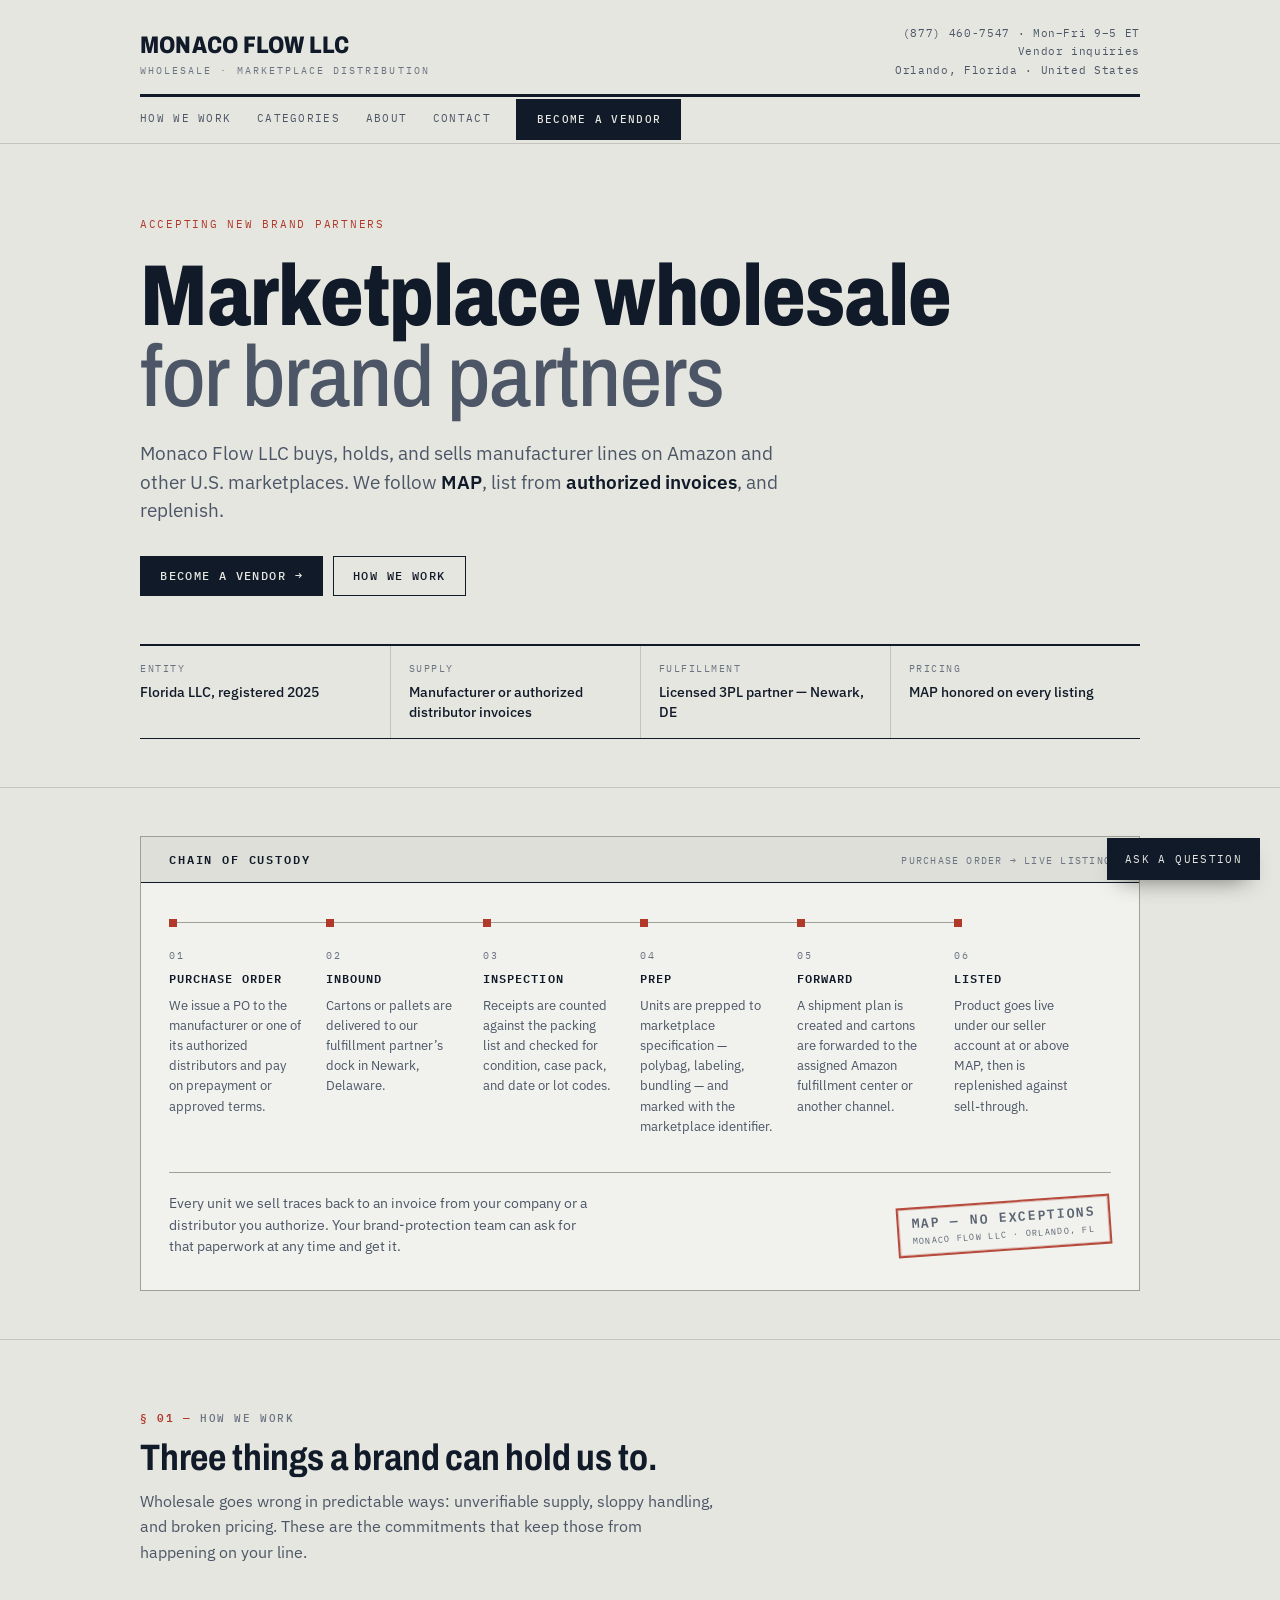
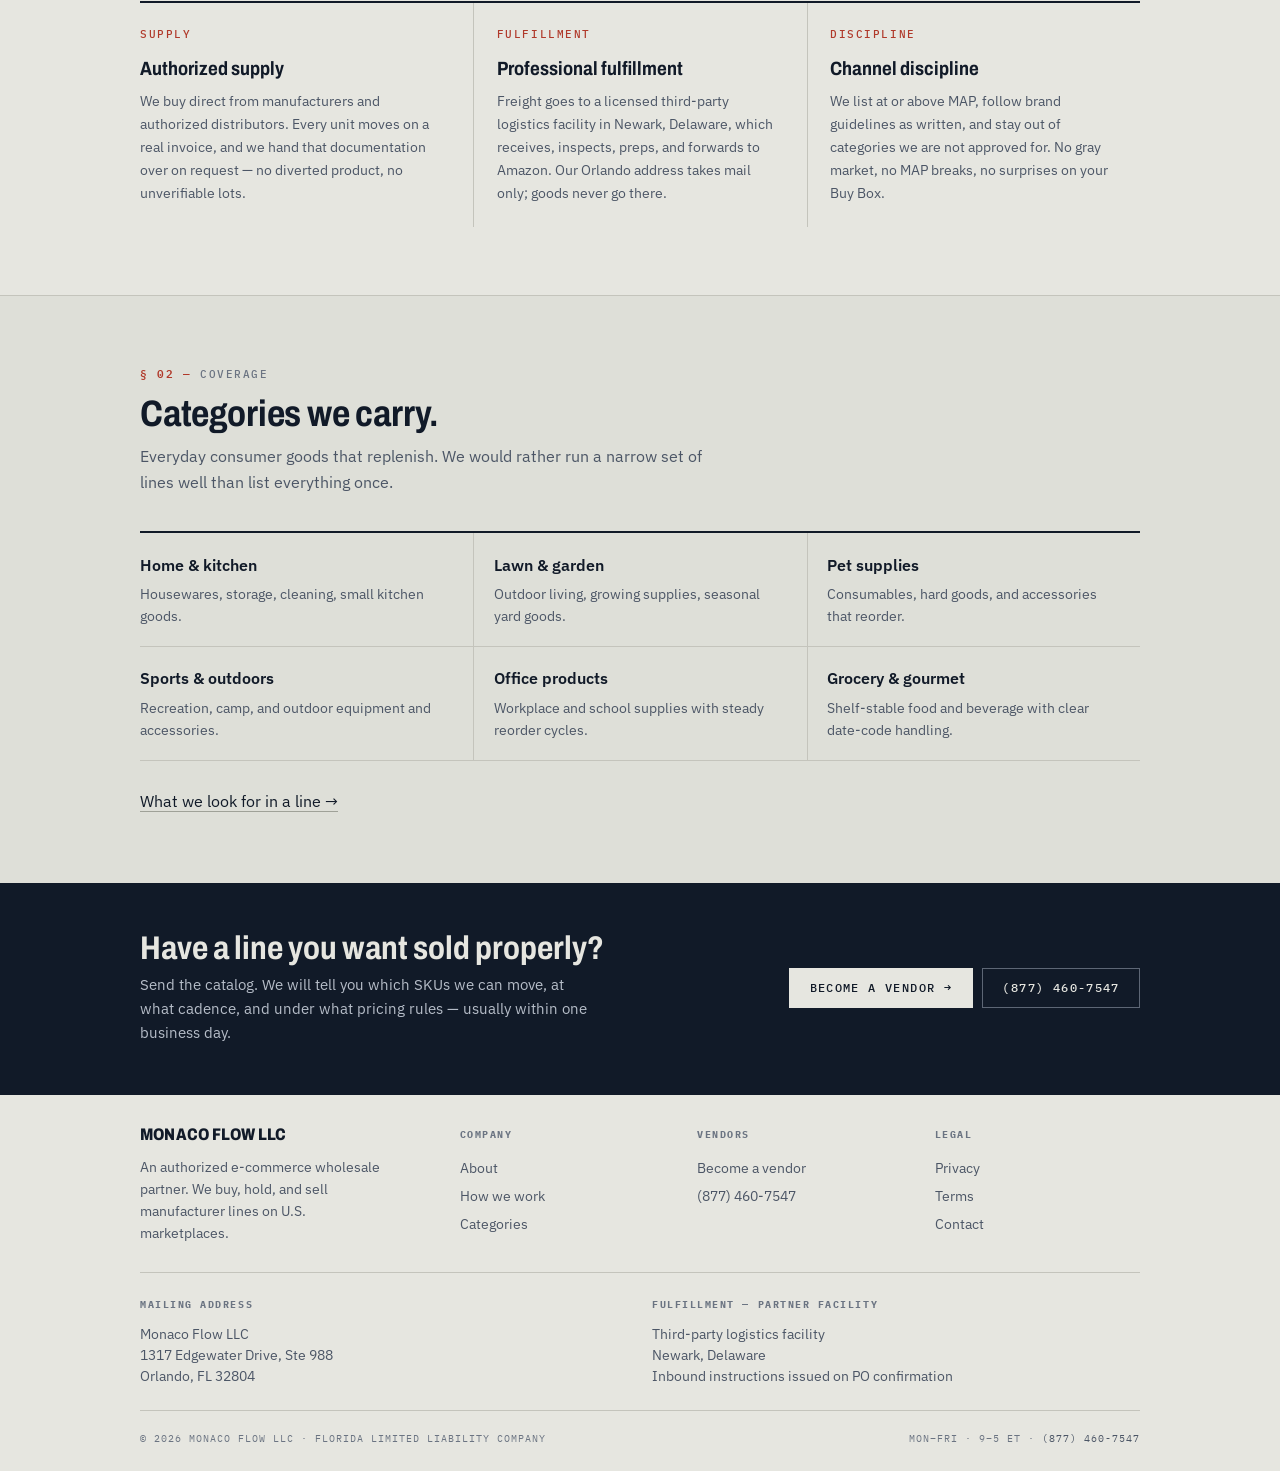
==== commit 95cc927c: "Drop every published email address; add the site API and assistant Publishing wholesale@ and info@ a" ====
--- a/index.html
+++ b/index.html
@@ -40,7 +40,6 @@
   "description": "Monaco Flow LLC is a Florida wholesale company that buys, holds, and sells manufacturer lines on Amazon and other U.S. marketplaces under MAP.",
   "foundingDate": "2025",
   "telephone": "+1-877-460-7547",
-  "email": "wholesale@themonacoflow.com",
   "address": {
     "@type": "PostalAddress",
     "streetAddress": "1317 Edgewater Drive, Ste 988",
@@ -53,8 +52,7 @@
     "@type": "ContactPoint",
     "contactType": "wholesale",
     "telephone": "+1-877-460-7547",
-    "email": "wholesale@themonacoflow.com",
-    "areaServed": "US",
+      "areaServed": "US",
     "availableLanguage": "English"
   }]
 }
@@ -70,7 +68,7 @@
     </a>
     <div class="letterhead__contact">
       <a href="tel:+18774607547">(877) 460-7547</a> &middot; Mon&ndash;Fri 9&ndash;5 ET<br>
-      <a href="mailto:wholesale@themonacoflow.com">wholesale@themonacoflow.com</a><br>
+      <a href="vendors.html">Vendor inquiries</a><br>
       Orlando, Florida &middot; United States
     </div>
   </div>
@@ -263,7 +261,7 @@
       </div>
       <div class="btn-row">
         <a class="btn" href="vendors.html">Become a vendor <span class="arrow" aria-hidden="true">&rarr;</span></a>
-        <a class="btn btn--ghost" href="mailto:wholesale@themonacoflow.com?subject=Vendor%20inquiry%20%E2%80%94%20%5BBrand%20name%5D">Email wholesale@</a>
+        <a class="btn btn--ghost" href="tel:+18774607547">(877) 460-7547</a>
       </div>
     </div>
   </section>
@@ -286,7 +284,6 @@
       <div>
         <h4>Vendors</h4>
         <a href="vendors.html">Become a vendor</a>
-        <a href="mailto:wholesale@themonacoflow.com">wholesale@themonacoflow.com</a>
         <a href="tel:+18774607547">(877) 460-7547</a>
       </div>
       <div>
--- a/site.css
+++ b/site.css
@@ -580,6 +580,135 @@
 .addr address { font-style: normal; font-size: 0.95rem; line-height: 1.55; }
 .addr address a { border-bottom: 1px solid var(--rule-strong); }
 .addr p { font-size: 0.8rem; color: var(--ink-2); margin-top: 0.6rem; }
+
+/* --------------------------------------------------------------------------
+   Assistant — a transcript on paper, not a chat bubble
+   -------------------------------------------------------------------------- */
+
+.form-error {
+    margin-top: 1rem;
+    padding: 0.7rem 0.85rem;
+    border-left: 3px solid var(--stamp);
+    background: rgba(176, 57, 42, 0.07);
+    font-size: 0.86rem;
+    color: var(--ink);
+}
+
+.ask-launch {
+    position: fixed;
+    right: 1.25rem;
+    bottom: 1.25rem;
+    z-index: 60;
+    font-family: var(--font-mono);
+    font-size: 0.66rem;
+    letter-spacing: 0.13em;
+    text-transform: uppercase;
+    padding: 0.8rem 1.05rem;
+    background: var(--ink);
+    color: var(--paper);
+    border: 1px solid var(--ink);
+    cursor: pointer;
+    box-shadow: 0 10px 24px -14px rgba(0, 0, 0, 0.8);
+}
+.ask-launch:hover { background: var(--stamp); border-color: var(--stamp); color: #fff; }
+
+.ask {
+    position: fixed;
+    right: 1.25rem;
+    bottom: 1.25rem;
+    z-index: 61;
+    width: min(24rem, calc(100vw - 2.5rem));
+    max-height: min(32rem, calc(100vh - 2.5rem));
+    display: flex;
+    flex-direction: column;
+    background: #f1f1ed;
+    border: 1px solid var(--ink);
+    box-shadow: 0 24px 50px -24px rgba(0, 0, 0, 0.75);
+}
+.ask[hidden] { display: none; }
+
+.ask__head {
+    display: flex;
+    align-items: center;
+    justify-content: space-between;
+    gap: 1rem;
+    padding: 0.7rem 0.9rem;
+    background: var(--ply);
+    border-bottom: 1px solid var(--ink);
+}
+.ask__title {
+    font-family: var(--font-mono);
+    font-size: 0.66rem;
+    font-weight: 600;
+    letter-spacing: 0.15em;
+    text-transform: uppercase;
+}
+.ask__close {
+    background: none;
+    border: none;
+    color: var(--ink-2);
+    font-size: 0.9rem;
+    line-height: 1;
+    cursor: pointer;
+    padding: 0.2rem;
+}
+.ask__close:hover { color: var(--stamp); }
+
+.ask__note {
+    padding: 0.6rem 0.9rem;
+    font-size: 0.7rem;
+    line-height: 1.45;
+    color: var(--ink-3);
+    border-bottom: 1px solid var(--rule);
+}
+
+.ask__log { flex: 1; overflow-y: auto; padding: 0.9rem; min-height: 8rem; }
+.ask__turn { margin-bottom: 0.9rem; }
+.ask__turn:last-child { margin-bottom: 0; }
+.ask__who {
+    display: block;
+    font-family: var(--font-mono);
+    font-size: 0.58rem;
+    letter-spacing: 0.16em;
+    text-transform: uppercase;
+    color: var(--ink-3);
+    margin-bottom: 0.2rem;
+}
+.ask__turn p { font-size: 0.88rem; line-height: 1.5; color: var(--ink); }
+
+.ask__row { display: flex; border-top: 1px solid var(--ink); }
+.ask__input {
+    flex: 1;
+    min-width: 0;
+    font-family: var(--font-body);
+    font-size: 0.88rem;
+    color: var(--ink);
+    background: var(--field);
+    border: none;
+    padding: 0.75rem 0.85rem;
+}
+.ask__input:focus { outline: none; box-shadow: inset 0 -2px 0 0 var(--stamp); }
+.ask__input::placeholder { color: #8c94a0; }
+.ask__send {
+    font-family: var(--font-mono);
+    font-size: 0.62rem;
+    letter-spacing: 0.12em;
+    text-transform: uppercase;
+    padding: 0 1rem;
+    background: var(--ink);
+    color: var(--paper);
+    border: none;
+    cursor: pointer;
+}
+.ask__send:hover { background: var(--stamp); color: #fff; }
+.ask__send:disabled, .ask__input:disabled { opacity: 0.55; cursor: default; }
+
+@media (max-width: 520px) {
+    .ask { right: 0.75rem; left: 0.75rem; bottom: 0.75rem; width: auto; }
+    .ask-launch { right: 0.75rem; bottom: 0.75rem; }
+}
+
+@media print { .ask, .ask-launch { display: none; } }
 
 /* --------------------------------------------------------------------------
    Responsive
@@ -640,3 +769,6 @@
     .navbar, .nav-toggle, .cta-band { display: none; }
     body { background: #fff; }
 }
+
+/* Honeypot: present for bots, never rendered for people. */
+.hp { position: absolute; left: -9999px; width: 1px; height: 1px; overflow: hidden; }
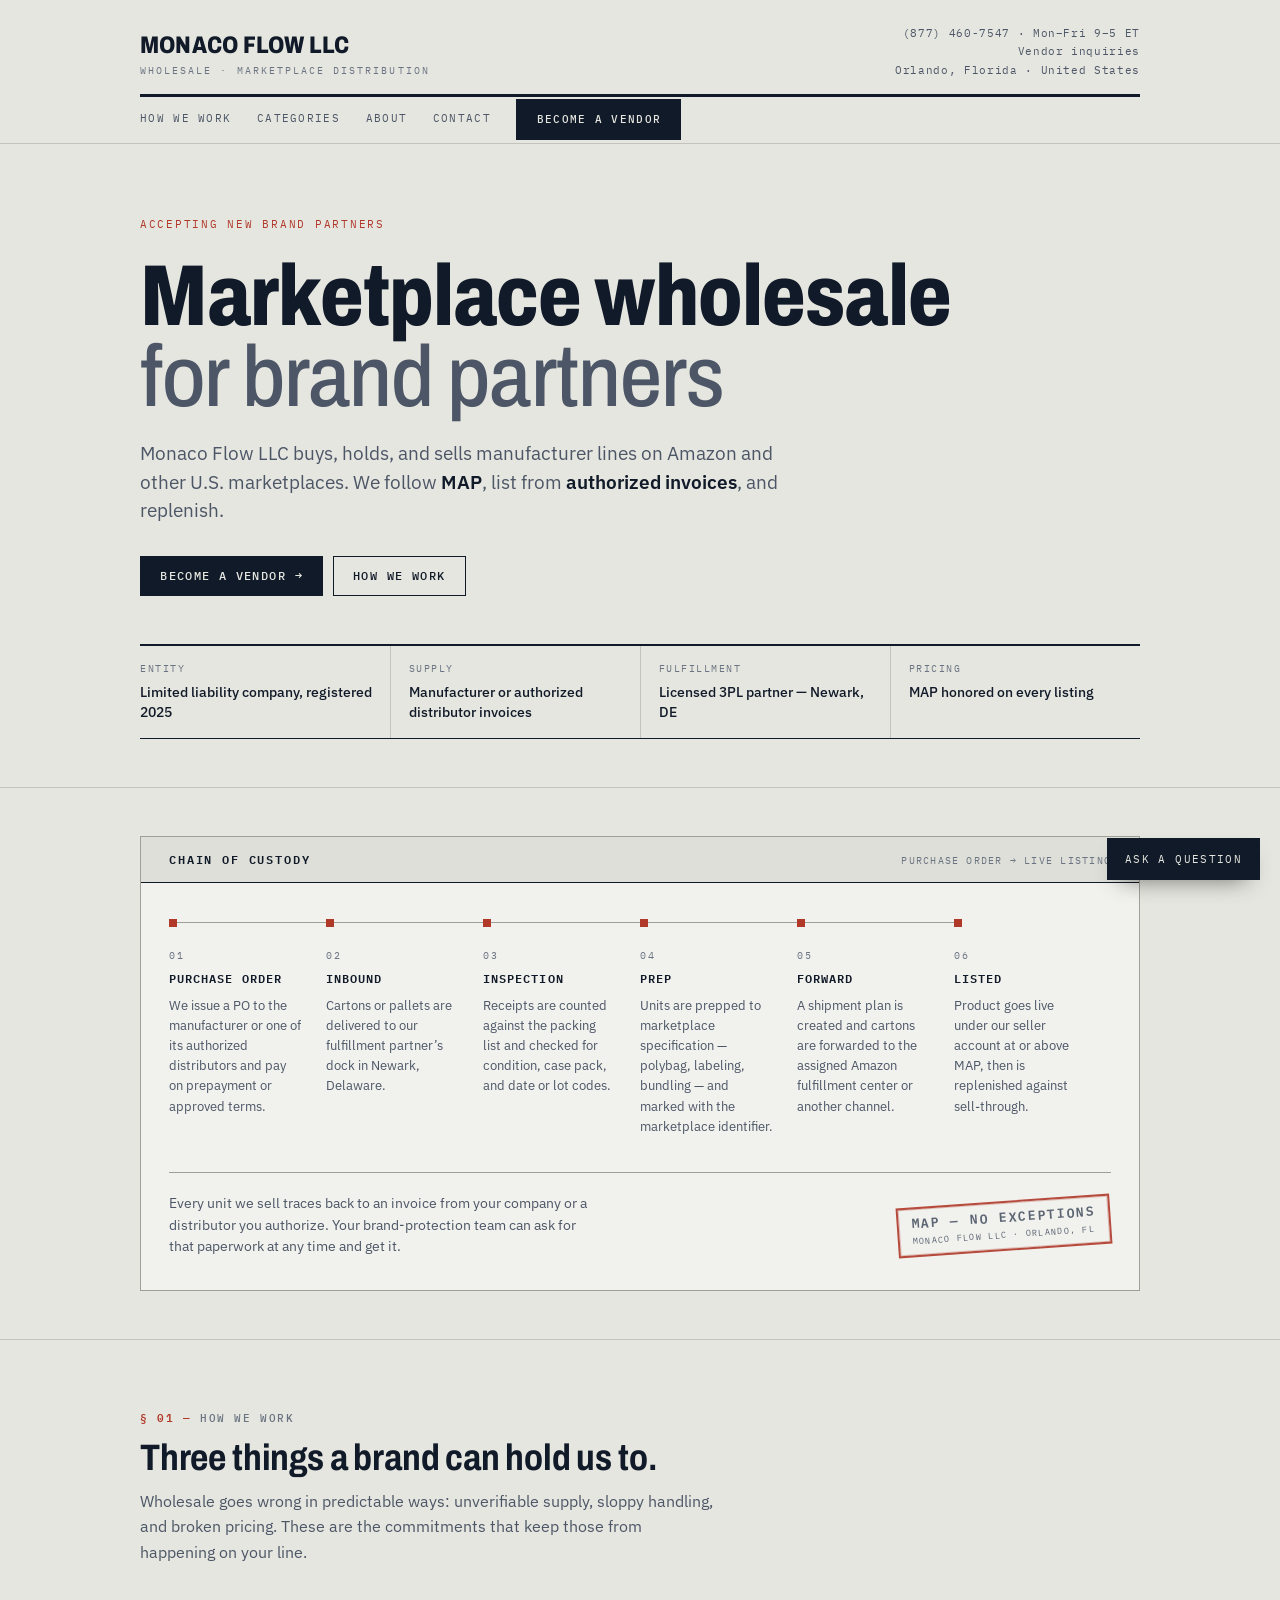
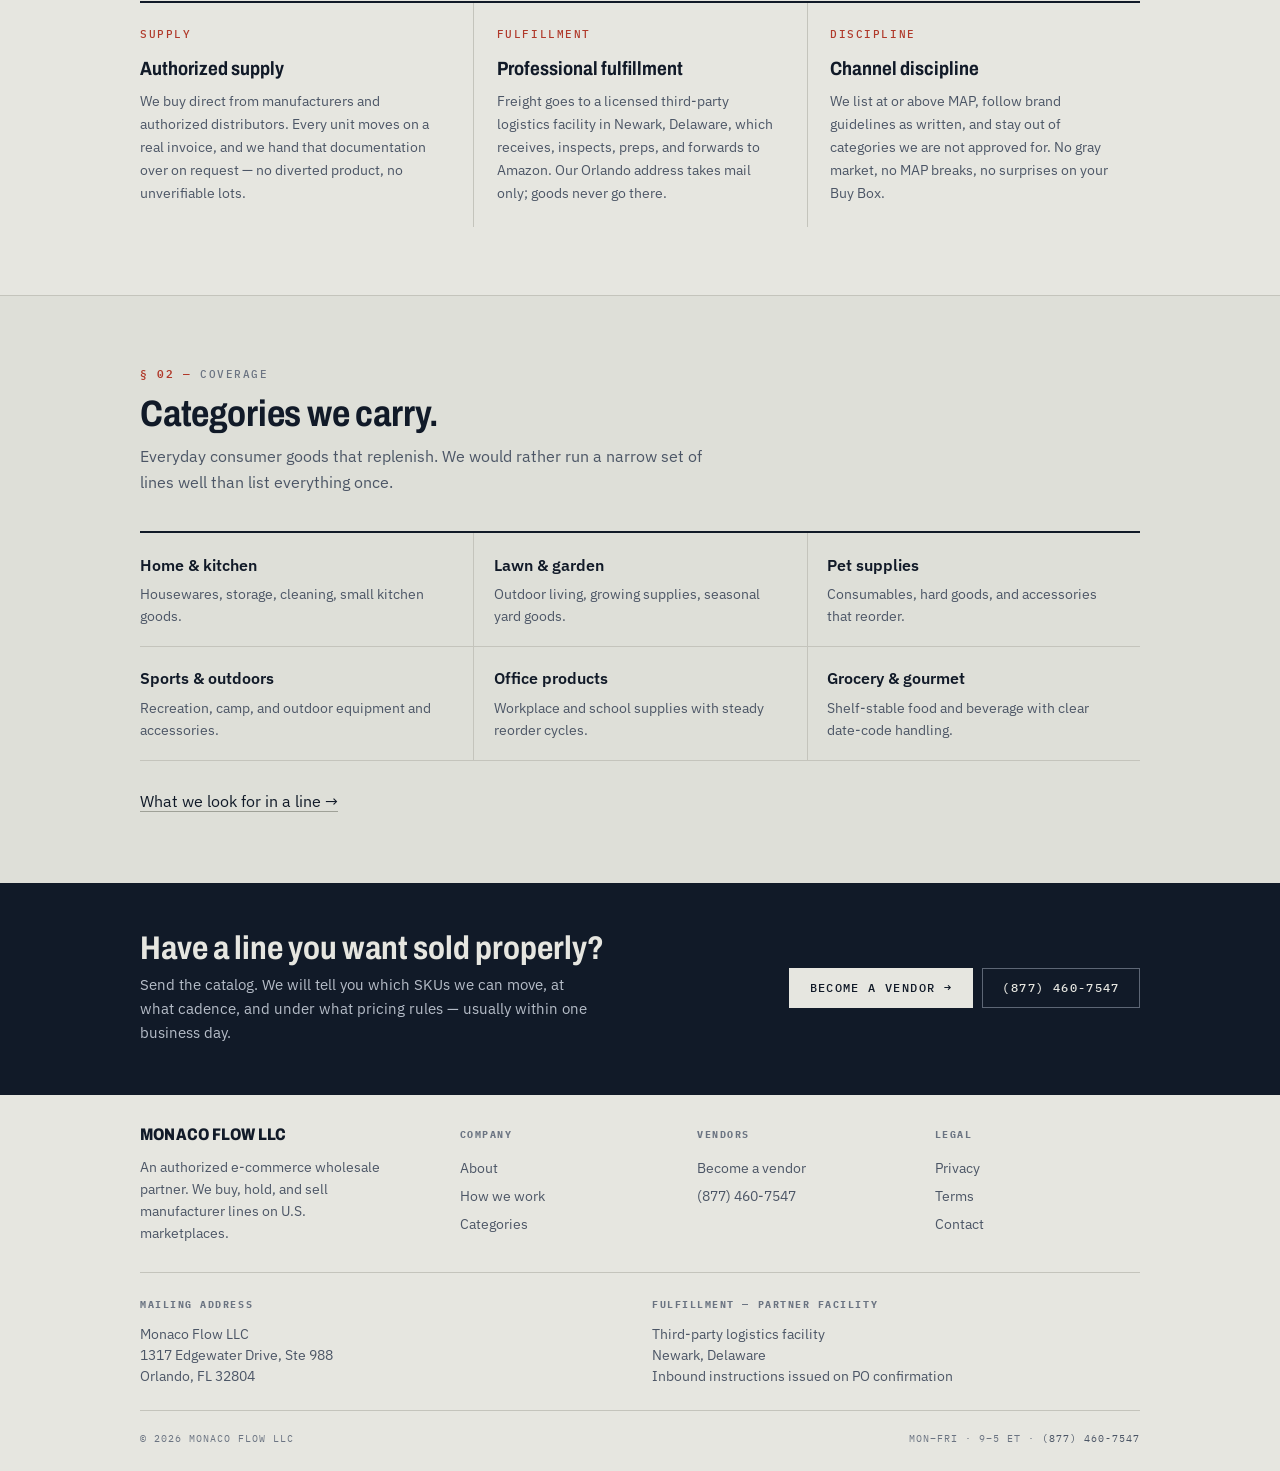
==== commit a89717a5: "Stop claiming a state of formation Nine footers, the About page, the homepage entity block, JSON-LD " ====
--- a/index.html
+++ b/index.html
@@ -6,7 +6,7 @@
 <meta name="theme-color" content="#e6e6e0">
 <meta name="color-scheme" content="light">
 <title>Monaco Flow LLC — Wholesale &amp; Marketplace Distribution</title>
-<meta name="description" content="Monaco Flow LLC buys, holds, and sells manufacturer lines on Amazon and other U.S. marketplaces. MAP-compliant, invoice-authorized, replenished. Registered Florida LLC.">
+<meta name="description" content="Monaco Flow LLC buys, holds, and sells manufacturer lines on Amazon and other U.S. marketplaces. MAP-compliant, invoice-authorized, replenished.">
 <link rel="canonical" href="https://themonacoflow.com/">
 <meta name="robots" content="index, follow, max-image-preview:large">
 
@@ -37,7 +37,7 @@
   "legalName": "Monaco Flow LLC",
   "url": "https://themonacoflow.com/",
   "logo": "https://themonacoflow.com/favicon.svg",
-  "description": "Monaco Flow LLC is a Florida wholesale company that buys, holds, and sells manufacturer lines on Amazon and other U.S. marketplaces under MAP.",
+  "description": "Monaco Flow LLC is a wholesale company that buys, holds, and sells manufacturer lines on Amazon and other U.S. marketplaces under MAP.",
   "foundingDate": "2025",
   "telephone": "+1-877-460-7547",
   "address": {
@@ -108,7 +108,7 @@
       <dl class="factrule">
         <div>
           <dt>Entity</dt>
-          <dd>Florida LLC, registered 2025</dd>
+          <dd>Limited liability company, registered 2025</dd>
         </div>
         <div>
           <dt>Supply</dt>
@@ -314,7 +314,7 @@
     </div>
 
     <div class="footer__base">
-      <p>&copy; 2026 Monaco Flow LLC &middot; Florida limited liability company</p>
+      <p>&copy; 2026 Monaco Flow LLC</p>
       <p>Mon&ndash;Fri &middot; 9&ndash;5 ET &middot; <a href="tel:+18774607547">(877) 460-7547</a></p>
     </div>
   </div>
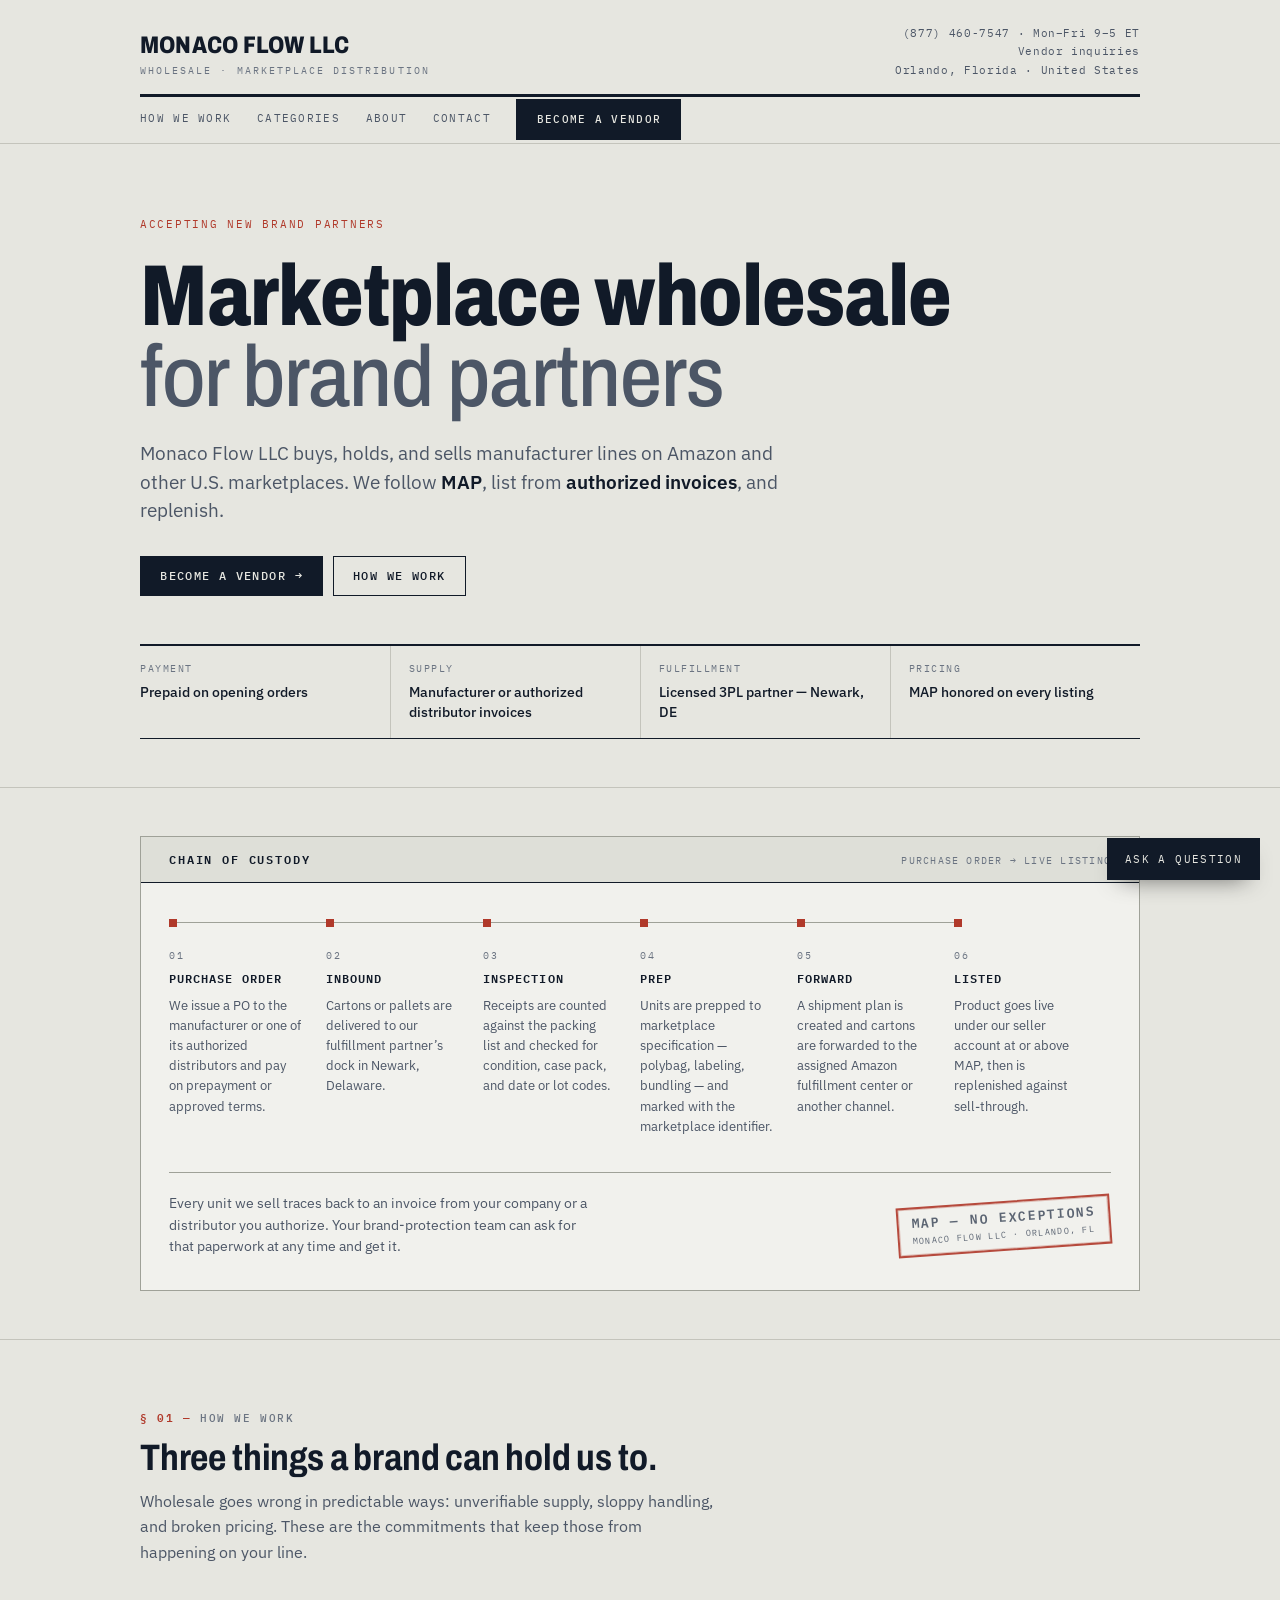
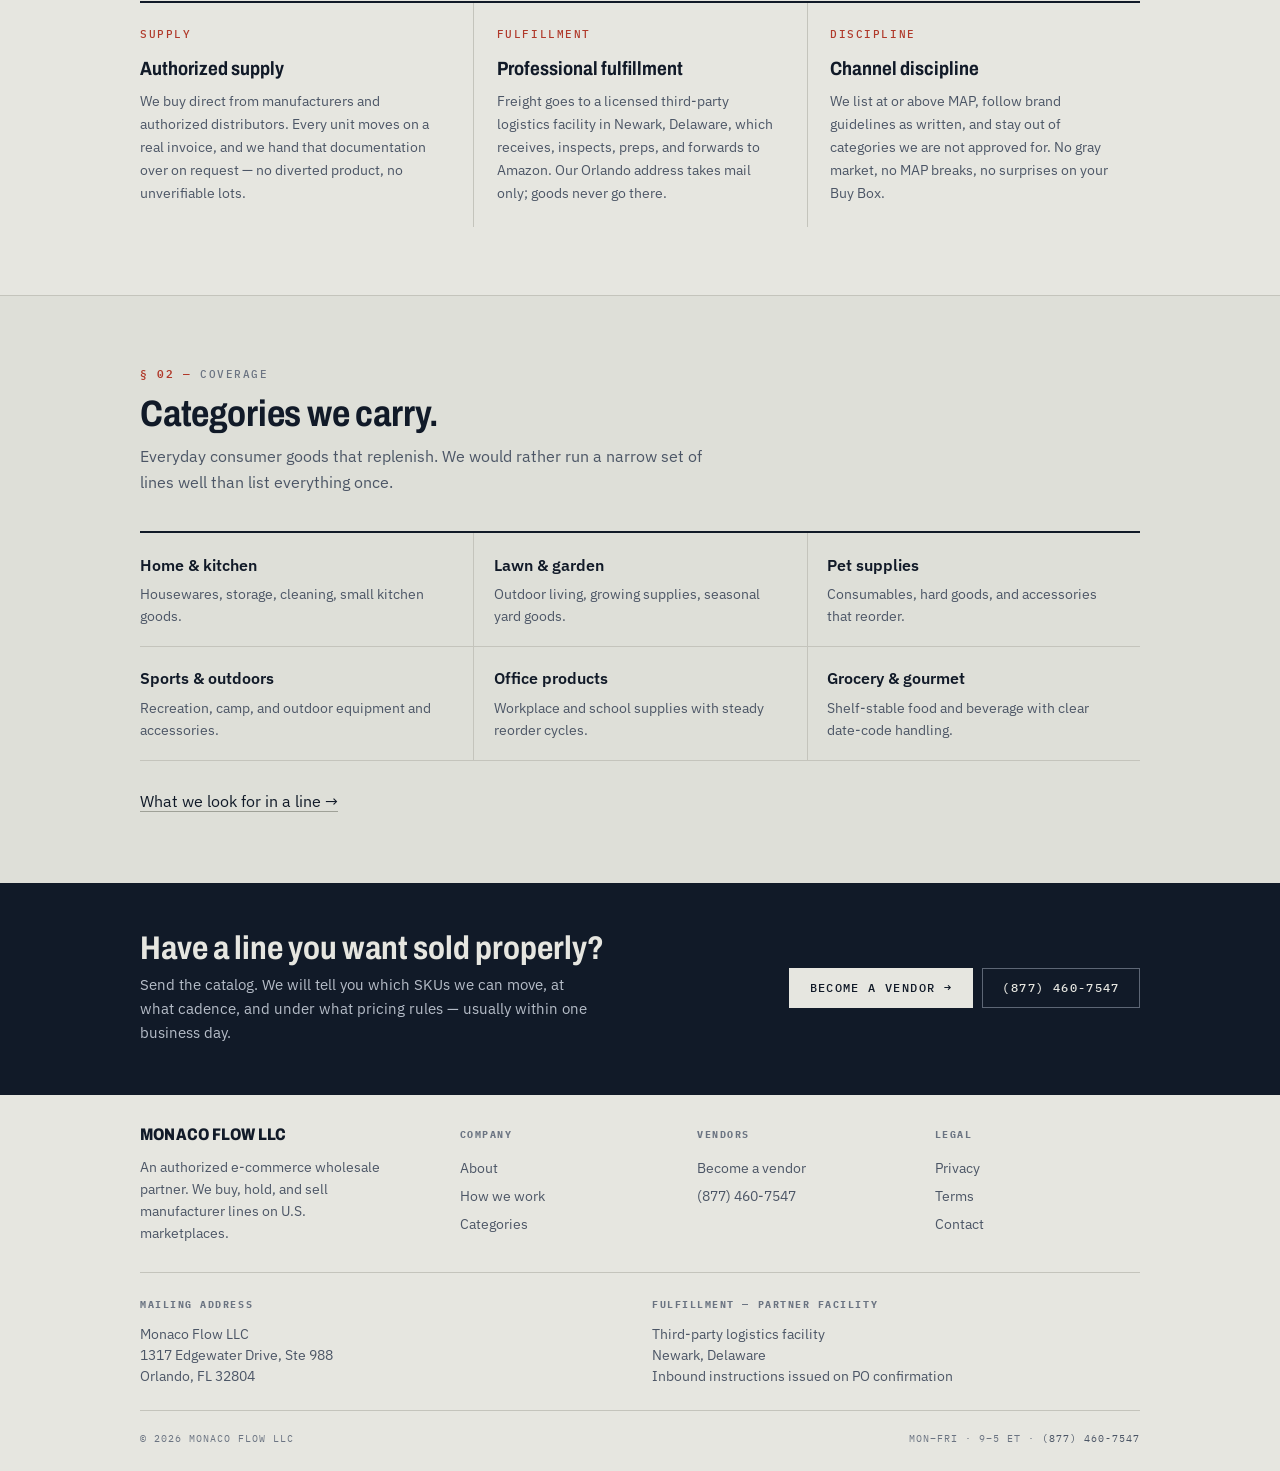
==== commit 3e9ebeb8: "Stop publishing the founding year The homepage entity row read "Limited liability company, registere" ====
--- a/index.html
+++ b/index.html
@@ -38,7 +38,6 @@
   "url": "https://themonacoflow.com/",
   "logo": "https://themonacoflow.com/favicon.svg",
   "description": "Monaco Flow LLC is a wholesale company that buys, holds, and sells manufacturer lines on Amazon and other U.S. marketplaces under MAP.",
-  "foundingDate": "2025",
   "telephone": "+1-877-460-7547",
   "address": {
     "@type": "PostalAddress",
@@ -107,8 +106,8 @@
 
       <dl class="factrule">
         <div>
-          <dt>Entity</dt>
-          <dd>Limited liability company, registered 2025</dd>
+          <dt>Payment</dt>
+          <dd>Prepaid on opening orders</dd>
         </div>
         <div>
           <dt>Supply</dt>
